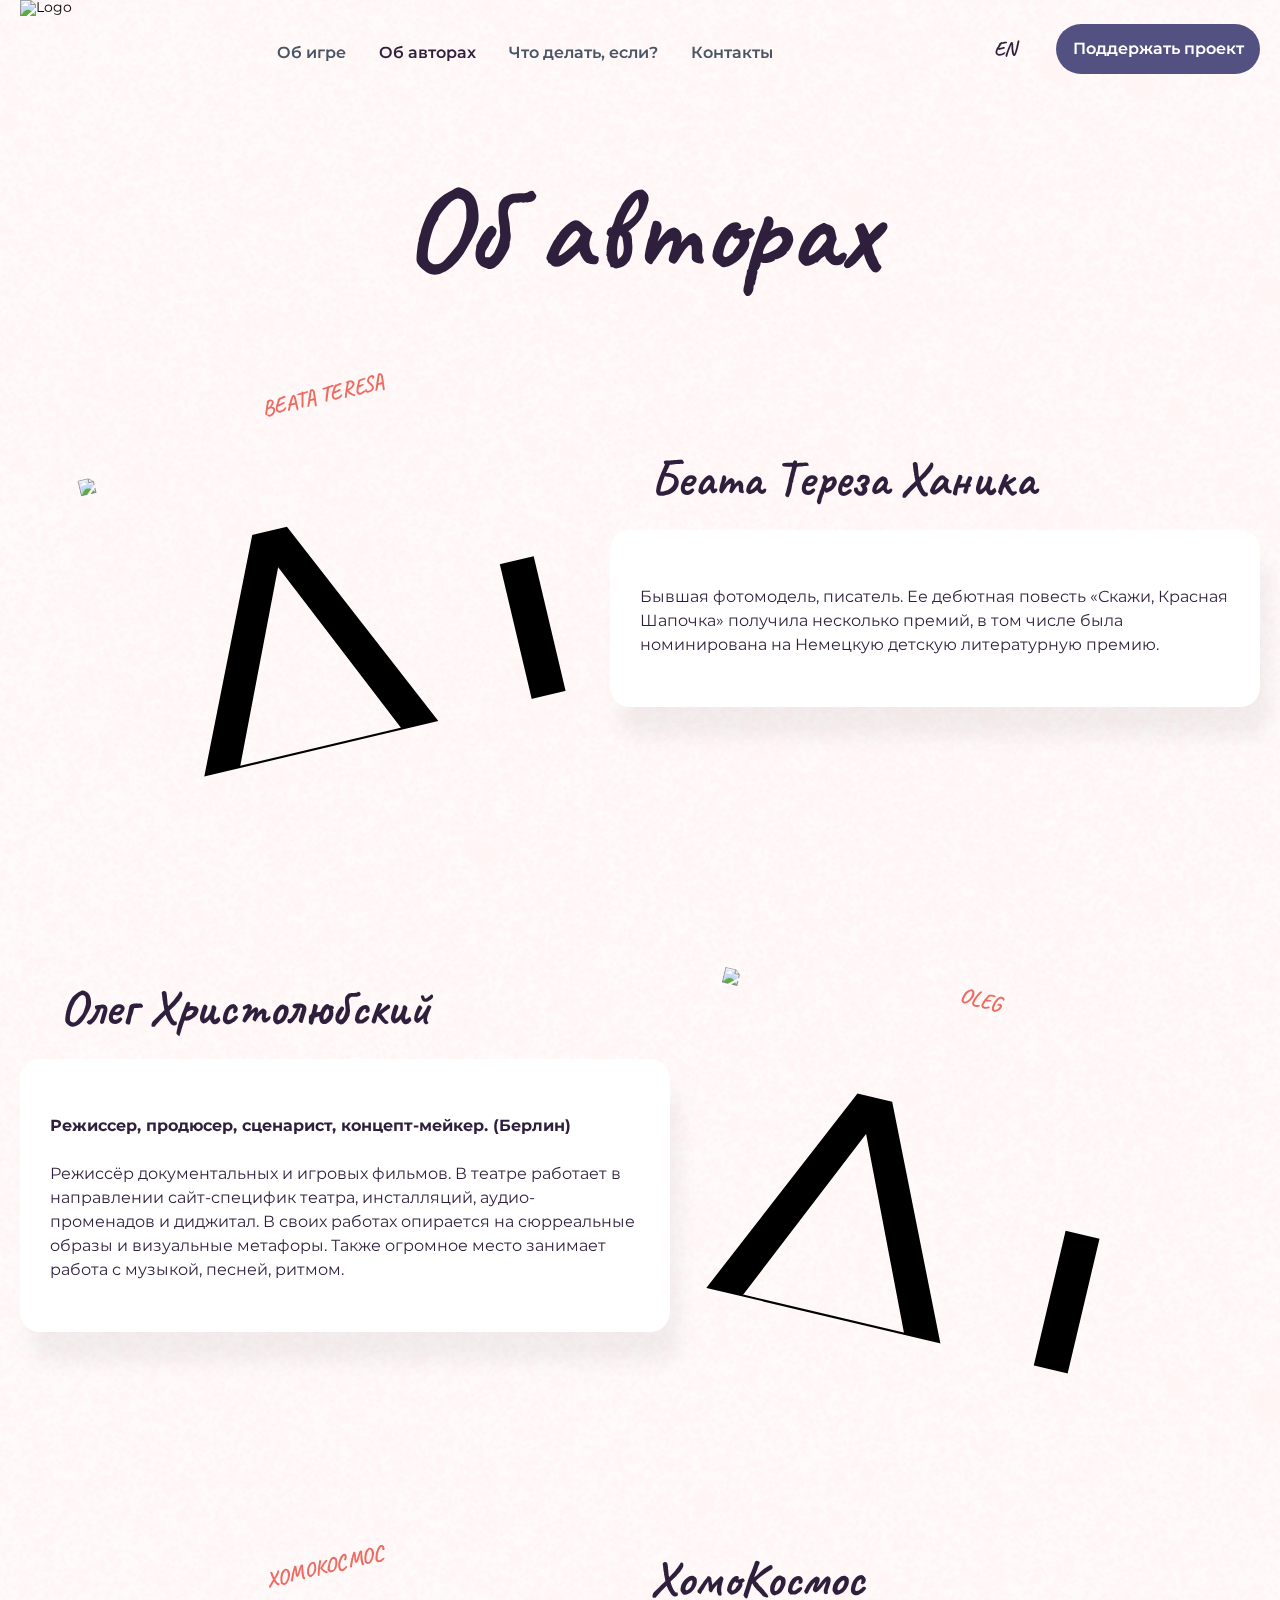
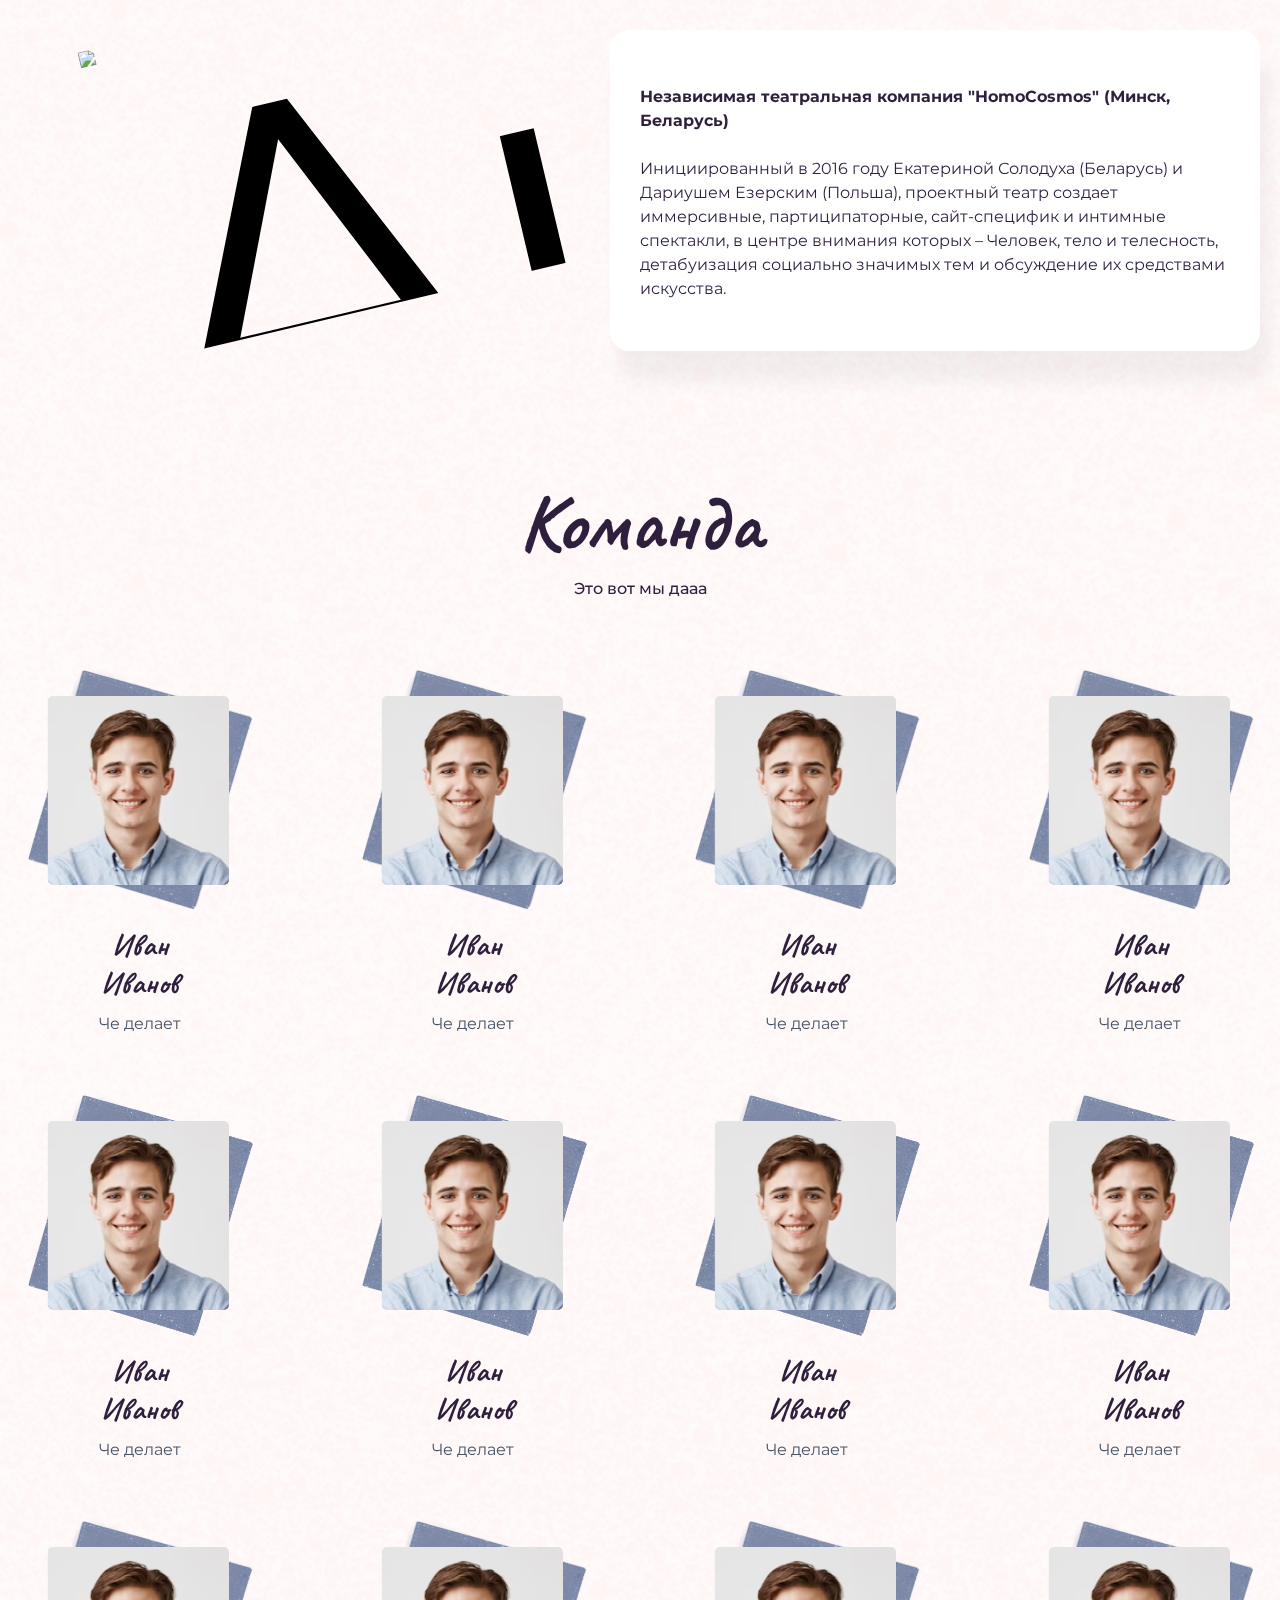
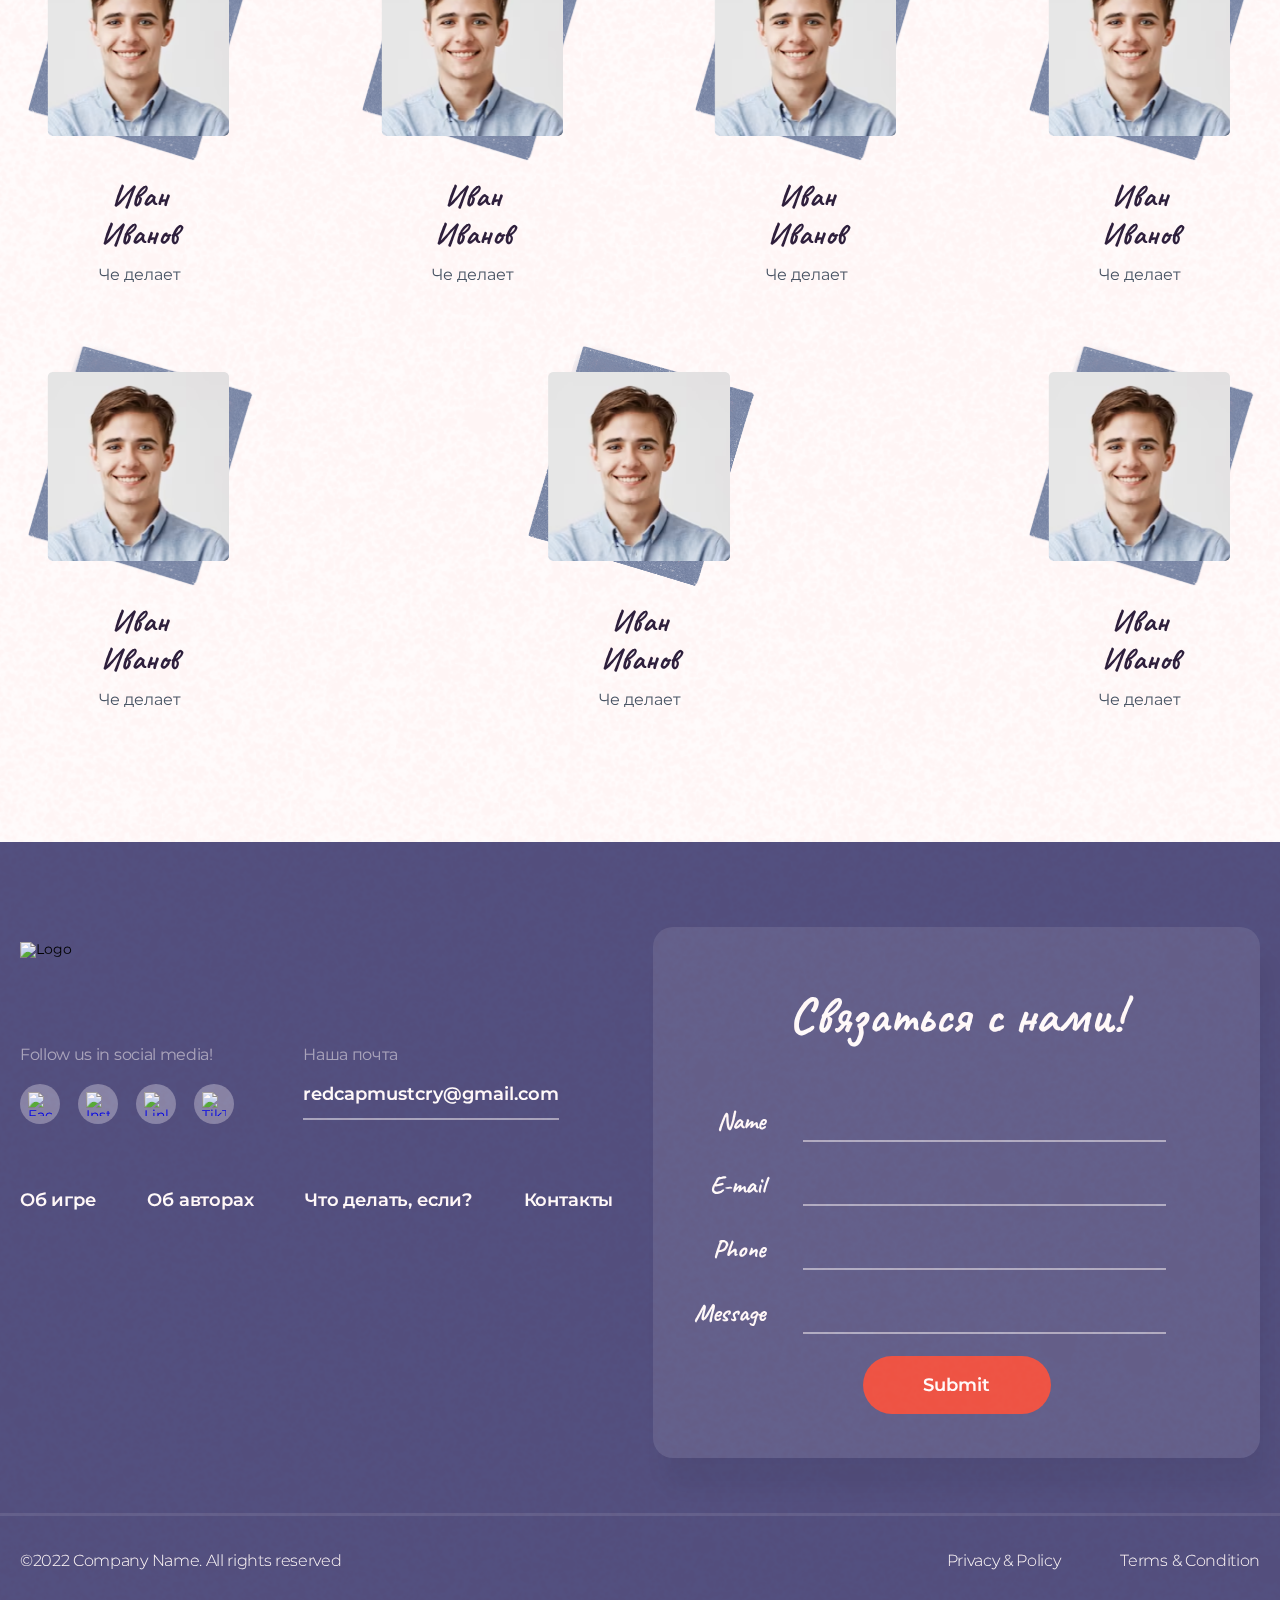
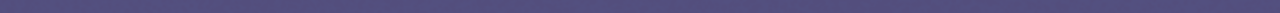
==== about-authors.html @ 2a264232 "Add team section" ====
<!DOCTYPE html>
<html lang="en">
	<head>
		<title>Red Cup Must Cry</title>

		<meta charset="UTF-8">

		<!-- Fonts -->
		<link rel="preconnect" href="https://fonts.googleapis.com">
		<link rel="preconnect" href="https://fonts.gstatic.com" crossorigin>
		<link href="https://fonts.googleapis.com/css2?family=Caveat:wght@400;500;600;700&family=Montserrat:ital,wght@0,100;0,200;0,300;0,400;0,500;0,600;0,700;0,800;0,900;1,100;1,200;1,300;1,400;1,500;1,600;1,700;1,800;1,900&display=swap" rel="stylesheet">

		<!-- CSS -->
		<link rel="stylesheet" type="text/css" href="css/style.css">

		<meta name="viewport" content="width=device-width, initial-scale=1">

		<meta name="format-detection" content="telephone=no">
	</head>
	<body>
		<div class="wrapper">
			
			<div class="background"></div>
			
			<div class="popup-subscribe">
				<div class="popup-subscribe__container">
					<button class="popup-subscribe__close-btn" onClick="popup('.popup-subscribe', 'close');"></button>
					<div class="popup-subscribe__content">
						<h4>Подписывайся на обновления, чтобы узнать о выходе первым!</h4>
						<label class="popup-subscribe__input">
							<span>E-mail</span>
							<input type="email">
						</label>
						<button class="orange-btn" onClick="popup('.popup-success', 'open', 'subscribe');">Submit</button>
					</div>
				</div>
			</div>

			<div class="popup-success">
				<div class="popup-success__container">
					<button class="popup-success__close-btn" onClick="popup('.popup-success', 'close');"></button>
					<div class="popup-success__content popup-success__content_subscribe">
						<img src="img/check-mark-circle.svg" alt="Check mark">
						<h4>Теперь вы подписаны на наши обновления</h4>
					</div>
					<div class="popup-success__content popup-success__content_message">
						<img src="img/check-mark-circle.svg" alt="Check mark">
						<h4>Ваше сообщение успешно отправлено!</h4>
						<p>Наша команда свяжется с Вами в ближайшее время.</p>
					</div>
				</div>
			</div>

			<header class="header">
				<div class="header__background"></div>
				<div class="header__container">

					<img src="img/logo.svg" alt="Logo" class="header__logo">
					
					<nav class="header__menu">
						<ul>
							<li>
								<a href="index.html">Об игре</a>
							</li>
							<li class="active">
								<a href="about-authors.html">Об авторах</a>
							</li>
							<li>
								<a href="#">Что делать, если?</a>
							</li>
							<li>
								<a href="#">Контакты</a>
							</li>
						</ul>
						<button class="header__menu-close" onClick="burgerMenu('close');"></button>
					</nav>
					
					<div class="header__btns">

						<div class="header__language">
							<button class="header__language-btn" onClick="toggleLanguageMenu();">EN</button>
							<ul class="header__language-content">
								<li class="active">
									<a href="#">EN</a>
								</li>
								<li>
									<a href="#">DE</a>
								</li>
								<li>
									<a href="#">RU</a>
								</li>
								<li>
									<a href="#">BY</a>
								</li>
							</ul>
						</div>
						
						<button class="purple-btn">Поддержать проект</button>
						
						<div class="header__socials">
							<a href="#" class="purple-circle-btn">
								<img src="img/facebook.svg" alt="Facebook">
							</a>
							<a href="#" class="purple-circle-btn">
								<img src="img/inst.svg" alt="Instagram">
							</a>
							<a href="#" class="purple-circle-btn">
								<img src="img/in.svg" alt="Linkedin">
							</a>
							<a href="#" class="purple-circle-btn">
								<img src="img/tiktok.svg" alt="TikTok">
							</a>
						</div>

						<button class="header__burger" onClick="burgerMenu('open');"></button>

					</div>

				</div>
			</header>
		
			<main class="main">

				<section class="about-authors">
					<div class="about-authors__container">
						<h1>Об авторах</h1>
						<div class="about-authors__items">
							<article class="about-authors__item">
								<div class="about-authors__item-image">
									<span>beata teresa</span>
									<img src="img/about-author__photo.png" alt="Author">
								</div>
								<div class="about-authors__item-content">
									<h3>Беата Тереза Ханика</h3>
									<div class="about-authors__item-block">
										<div class="text16x24">
											<p>Бывшая фотомодель, писатель. Ее дебютная повесть «Скажи, Красная Шапочка» получила несколько премий, в том числе была номинирована на Немецкую детскую литературную премию.</p>
										</div>
									</div>
								</div>
							</article>
							<article class="about-authors__item">
								<div class="about-authors__item-image">
									<span>Oleg</span>
									<img src="img/about-author__photo.png" alt="Author">
								</div>
								<div class="about-authors__item-content">
									<h3>Олег Христолюбский</h3>
									<div class="about-authors__item-block">
										<div class="text16x24">
											<p><b>Режиссер, продюсер, сценарист, концепт-мейкер. (Берлин)</b></p>
											<p>Режиссёр документальных и игровых фильмов. В театре работает в направлении сайт-специфик театра, инсталляций, аудио-променадов и диджитал. В своих работах опирается на сюрреальные образы и визуальные метафоры. Также огромное место занимает работа с музыкой, песней, ритмом.</p>
										</div>
									</div>
								</div>
							</article>
							<article class="about-authors__item">
								<div class="about-authors__item-image">
									<span>ХомоКосмос</span>
									<img src="img/about-author__photo.png" alt="Author">
								</div>
								<div class="about-authors__item-content">
									<h3>ХомоКосмос</h3>
									<div class="about-authors__item-block">
										<div class="text16x24">
											<p><b>Независимая театральная компания "HomoCosmos" (Минск, Беларусь)</b></p>
											<p>Инициированный в 2016 году Екатериной Солодуха (Беларусь) и Дариушем Езерским (Польша), проектный театр создает иммерсивные, партиципаторные, сайт-специфик и интимные спектакли, в центре внимания которых – Человек, тело и телесность, детабуизация социально значимых тем и обсуждение их средствами искусства.</p>
										</div>
									</div>
								</div>
							</article>
						</div>
					</div>
				</section>

				<section class="team">
					<div class="team__container">
						<h2>Команда</h2>
						<p>Это вот мы дааа</p>
						<div class="team__items">
							<article class="team__item">
								<div class="team__item-photo">
									<img src="img/team__photo.png" alt="Photo">
								</div>
								<h5>Иван<br>Иванов</h5>
								<p>Че делает</p>
							</article>
							<article class="team__item">
								<div class="team__item-photo">
									<img src="img/team__photo.png" alt="Photo">
								</div>
								<h5>Иван<br>Иванов</h5>
								<p>Че делает</p>
							</article>
							<article class="team__item">
								<div class="team__item-photo">
									<img src="img/team__photo.png" alt="Photo">
								</div>
								<h5>Иван<br>Иванов</h5>
								<p>Че делает</p>
							</article>
							<article class="team__item">
								<div class="team__item-photo">
									<img src="img/team__photo.png" alt="Photo">
								</div>
								<h5>Иван<br>Иванов</h5>
								<p>Че делает</p>
							</article>
							<article class="team__item">
								<div class="team__item-photo">
									<img src="img/team__photo.png" alt="Photo">
								</div>
								<h5>Иван<br>Иванов</h5>
								<p>Че делает</p>
							</article>
							<article class="team__item">
								<div class="team__item-photo">
									<img src="img/team__photo.png" alt="Photo">
								</div>
								<h5>Иван<br>Иванов</h5>
								<p>Че делает</p>
							</article>
							<article class="team__item">
								<div class="team__item-photo">
									<img src="img/team__photo.png" alt="Photo">
								</div>
								<h5>Иван<br>Иванов</h5>
								<p>Че делает</p>
							</article>
							<article class="team__item">
								<div class="team__item-photo">
									<img src="img/team__photo.png" alt="Photo">
								</div>
								<h5>Иван<br>Иванов</h5>
								<p>Че делает</p>
							</article>
							<article class="team__item">
								<div class="team__item-photo">
									<img src="img/team__photo.png" alt="Photo">
								</div>
								<h5>Иван<br>Иванов</h5>
								<p>Че делает</p>
							</article>
							<article class="team__item">
								<div class="team__item-photo">
									<img src="img/team__photo.png" alt="Photo">
								</div>
								<h5>Иван<br>Иванов</h5>
								<p>Че делает</p>
							</article>
							<article class="team__item">
								<div class="team__item-photo">
									<img src="img/team__photo.png" alt="Photo">
								</div>
								<h5>Иван<br>Иванов</h5>
								<p>Че делает</p>
							</article>
							<article class="team__item">
								<div class="team__item-photo">
									<img src="img/team__photo.png" alt="Photo">
								</div>
								<h5>Иван<br>Иванов</h5>
								<p>Че делает</p>
							</article>
							<article class="team__item">
								<div class="team__item-photo">
									<img src="img/team__photo.png" alt="Photo">
								</div>
								<h5>Иван<br>Иванов</h5>
								<p>Че делает</p>
							</article>
							<article class="team__item">
								<div class="team__item-photo">
									<img src="img/team__photo.png" alt="Photo">
								</div>
								<h5>Иван<br>Иванов</h5>
								<p>Че делает</p>
							</article>
							<article class="team__item">
								<div class="team__item-photo">
									<img src="img/team__photo.png" alt="Photo">
								</div>
								<h5>Иван<br>Иванов</h5>
								<p>Че делает</p>
							</article>
						</div>
					</div>
				</section>

			</main>

			<footer class="footer">
				<div class="footer__container">
					<div class="footer__content">
						<div class="footer__logo">
							<img src="img/footer__logo.svg" alt="Logo">
						</div>
						<div class="footer__form">
							<h3>Связаться с нами!</h3>
							<div class="footer__inputs">
								<label class="footer__input">
									<span>Name</span>
									<input type="text">
								</label>
								<label class="footer__input">
									<span>E-mail</span>
									<input type="email">
								</label>
								<label class="footer__input">
									<span>Phone</span>
									<input type="tel">
								</label>
								<label class="footer__input">
									<span>Message</span>
									<input type="text">
								</label>
							</div>
							<button class="orange-btn" onClick="popup('.popup-success', 'open', 'message');">Submit</button>
						</div>
						<div class="footer__socials">
							<span class="footer__min-title">Follow us in social media!</span>
							<div class="footer__socials-items">
								<a href="#">
									<img src="img/facebook.svg" alt="Facebook">
								</a>
								<a href="#">
									<img src="img/inst.svg" alt="Instagram">
								</a>
								<a href="#">
									<img src="img/in.svg" alt="Linkedin">
								</a>
								<a href="#">
									<img src="img/tiktok.svg" alt="TikTok">
								</a>
							</div>
						</div>
						<div class="footer__email">
							<span class="footer__min-title">Наша почта</span>
							<p>redcapmustcry@gmail.com</p>
						</div>
						<nav class="footer__menu">
							<ul>
								<li>
									<a href="index.html">Об игре</a>
								</li>
								<li>
									<a href="about-authors.html">Об авторах</a>
								</li>
								<li>
									<a href="#">Что делать, если?</a>
								</li>
								<li>
									<a href="#">Контакты</a>
								</li>
							</ul>
						</nav>
					</div>
					<div class="footer__rights">
						<p>©2022 Company Name. All rights reserved</p>
						<div>
							<a href="#">Privacy & Policy</a>
							<a href="#">Terms & Condition</a>
						</div>
					</div>
				</div>
			</footer>

		</div>
		<script src="js/script.js"></script>
	</body>
</html>
---- css/style.css ----
* {
	padding: 0;
	margin: 0;
	border: 0;
}

*, *:before, *:after {
	-webkit-box-sizing: border-box;
	box-sizing: border-box;
}

:focus, :active {
	outline: none;
}

a:focus, a:active {
	outline: none;
}

nav, footer, header, aside {
	display: block;
}

html, body {
	height: 100%;
	width: 100%;
	font-size: 100%;
	line-height: 1;
	font-size: 14px;
	-ms-text-size-adjust: 100%;
	-moz-text-size-adjust: 100%;
	-webkit-text-size-adjust: 100%;
}

input, button, textarea {
	font-family: inherit;
}

input::-ms-clear {
	display: none;
}

button {
	cursor: pointer;
}

button::-moz-focus-inner {
	padding: 0;
	border: 0;
}

a, a:visited {
	text-decoration: none;
}

a:hover {
	font-style: none;
}

ul li {
	list-style: none;
}

img {
	vertical-align: top;
}

h1, h2, h3, h4, h5, h6 {
	font-size: inherit;
	font-weight: 400;
}

.about-authors__item-block, .footer__socials-items a, .subscribe__btns a, .hi__block, .popup-success__content, .popup-subscribe__content, .orange-btn, .initial__btns a, .header__language-btn, .purple-btn,
.purple-circle-btn, .popup-success__container, .popup-subscribe__container, .popup-success, .popup-subscribe {
	display: -webkit-box;
	display: -ms-flexbox;
	display: flex;
	-webkit-box-align: center;
	    -ms-flex-align: center;
	        align-items: center;
	-webkit-box-pack: center;
	    -ms-flex-pack: center;
	        justify-content: center;
}

.header__background, .background {
	position: absolute;
	top: 0;
	left: 0;
	z-index: 1;
	width: 100%;
	height: 100%;
	background: url("../img/bg.png");
	background-size: 100% auto;
	mix-blend-mode: color-burn;
	opacity: 0.07;
}

.popup-success__close-btn, .popup-subscribe__close-btn, .header__menu-close {
	width: 24px;
	height: 24px;
	background: url("../img/cross.svg") no-repeat;
	background-size: cover;
}

.popup-success, .popup-subscribe {
	position: fixed;
	z-index: 20;
	width: 100%;
	height: 100%;
	background: rgba(0, 0, 0, 0.1);
	-webkit-transition: all 0.3s ease;
	transition: all 0.3s ease;
	visibility: hidden;
	opacity: 0;
}

.popup-success__container, .popup-subscribe__container {
	position: relative;
	width: 100%;
	height: 100%;
	background: #FFFFFF;
	border: 5px solid #D7E2F1;
	-webkit-box-shadow: 10px 30px 20px rgba(0, 0, 0, 0.05);
	        box-shadow: 10px 30px 20px rgba(0, 0, 0, 0.05);
	border-radius: 60px;
	-webkit-transition: all 0.3s ease;
	transition: all 0.3s ease;
	-webkit-transform: scale(0);
	        transform: scale(0);
}

body {
	font-family: "Montserrat", sans-serif;
	background: #FFFBFB;
}

h1, h2, h3, h4, h5 {
	font-family: "Caveat", cursive;
	font-weight: 700;
}

h1, h2, h3, h5 {
	color: #2E1F3C;
}

h1 {
	font-size: 120px;
	line-height: 150%;
}

h2 {
	font-size: 80px;
	line-height: 101px;
}

h3 {
	font-size: 50px;
	line-height: 63px;
}

h4 {
	font-size: 36px;
	line-height: 150%;
	color: #111827;
}

h5 {
	font-size: 30px;
	line-height: 38px;
}

@media (max-width: 1200px) {
	h1 {
		font-size: 100px;
	}
	h2 {
		font-size: 70px;
		line-height: 90px;
	}
}
@media (max-width: 991.5px) {
	h1 {
		font-size: 80px;
	}
	h2 {
		font-size: 60px;
		line-height: 80px;
	}
	h3 {
		font-size: 40px;
		line-height: 55px;
	}
}
@media (max-width: 767.5px) {
	h1 {
		font-size: 65px;
	}
	h2 {
		font-size: 45px;
		line-height: 63px;
	}
	h3 {
		font-size: 32px;
		line-height: 44px;
	}
	h4 {
		font-size: 30px;
	}
}
@media (max-width: 575.5px) {
	h1 {
		font-size: 44px;
	}
	h2 {
		font-size: 35px;
		line-height: 44px;
	}
	h3 {
		font-size: 25px;
		line-height: 32px;
	}
	h4 {
		font-size: 26px;
	}
}
.wrapper {
	position: relative;
}

.purple-btn,
.purple-circle-btn {
	height: 50px;
	background: #535182;
	border-radius: 50px;
}

.purple-btn {
	font-size: 18px;
	line-height: 22px;
	font-weight: 600;
	color: #FFF;
}

.purple-circle-btn {
	width: 50px;
}

.header {
	width: 100%;
	position: fixed;
	z-index: 10;
	background: #FFFBFB;
}
.header__container {
	position: relative;
	z-index: 2;
	padding: 0 20px;
	max-width: 1458px;
	width: 100%;
	height: 99px;
	margin: 0 auto;
	display: -webkit-box;
	display: -ms-flexbox;
	display: flex;
	-webkit-box-orient: horizontal;
	-webkit-box-direction: normal;
	    -ms-flex-direction: row;
	        flex-direction: row;
	gap: 0;
	-webkit-box-align: start;
	    -ms-flex-align: start;
	        align-items: flex-start;
	-webkit-box-pack: justify;
	    -ms-flex-pack: justify;
	        justify-content: space-between;
}
.header__logo {
	height: 100%;
}
.header__menu ul {
	padding-top: 43px;
	display: -webkit-box;
	display: -ms-flexbox;
	display: flex;
	-webkit-box-orient: horizontal;
	-webkit-box-direction: normal;
	    -ms-flex-direction: row;
	        flex-direction: row;
	gap: 33px;
	-webkit-box-align: start;
	    -ms-flex-align: start;
	        align-items: flex-start;
	-webkit-box-pack: stretch;
	    -ms-flex-pack: stretch;
	        justify-content: stretch;
}
.header__menu ul li {
	position: relative;
}
.header__menu ul li a {
	font-size: 16px;
	line-height: 20px;
	font-weight: 600;
	color: #495464;
	-webkit-transition: all 0.3s ease;
	transition: all 0.3s ease;
}
.header__menu ul li.active:after {
	content: "";
	position: absolute;
	bottom: -18px;
	left: 0;
	display: inline-block;
	width: 103%;
	height: 9px;
	background: url("../img/menu-underline.svg") no-repeat;
	background-size: 100% 100%;
}
.header__menu ul li.active a {
	color: #2E1F3C;
}
.header__menu-close {
	position: absolute;
	top: 35px;
	right: 22px;
	display: none;
}
.header__btns {
	padding-top: 24px;
	display: -webkit-box;
	display: -ms-flexbox;
	display: flex;
	-webkit-box-orient: horizontal;
	-webkit-box-direction: normal;
	    -ms-flex-direction: row;
	        flex-direction: row;
	gap: 22px;
	-webkit-box-align: center;
	    -ms-flex-align: center;
	        align-items: center;
	-webkit-box-pack: justify;
	    -ms-flex-pack: justify;
	        justify-content: space-between;
}
.header__language {
	position: relative;
}
.header__language-btn {
	padding-right: 3px;
	width: 56px;
	height: 50px;
	font-family: "Caveat", cursive;
	font-size: 20px;
	line-height: 150%;
	font-weight: 700;
	letter-spacing: -0.03em;
	color: #2E1F3C;
	background: url("../img/language-btn-circle.svg") no-repeat;
	background-size: cover;
}
.header__language-content {
	position: absolute;
	top: 74px;
	left: -28px;
	padding: 14px 0 19px 0;
	width: 112px;
	display: -webkit-box;
	display: -ms-flexbox;
	display: flex;
	-webkit-box-orient: vertical;
	-webkit-box-direction: normal;
	    -ms-flex-direction: column;
	        flex-direction: column;
	gap: 13px;
	-webkit-box-align: center;
	    -ms-flex-align: center;
	        align-items: center;
	-webkit-box-pack: start;
	    -ms-flex-pack: start;
	        justify-content: flex-start;
	background: #FFFFFF;
	border: 5px solid #D7E2F1;
	-webkit-box-shadow: 10px 30px 20px rgba(0, 0, 0, 0.05);
	        box-shadow: 10px 30px 20px rgba(0, 0, 0, 0.05);
	border-radius: 20px;
	-webkit-transition: all 0.2s ease;
	transition: all 0.2s ease;
	visibility: hidden;
	opacity: 0;
}
.header__language-content li a {
	font-size: 16px;
	line-height: 150%;
	color: #2E1F3C;
	font-weight: 700;
	-webkit-transition: all 0.3s ease;
	transition: all 0.3s ease;
}
.header__language-content li.active a {
	color: #EE5646;
}
.header__language-content_open {
	visibility: visible;
	opacity: 1;
}
.header .purple-btn {
	width: 204px;
	font-size: 16px;
	line-height: 20px;
}
.header__socials {
	display: -webkit-box;
	display: -ms-flexbox;
	display: flex;
	-webkit-box-orient: horizontal;
	-webkit-box-direction: normal;
	    -ms-flex-direction: row;
	        flex-direction: row;
	gap: 4px;
	-webkit-box-align: center;
	    -ms-flex-align: center;
	        align-items: center;
	-webkit-box-pack: start;
	    -ms-flex-pack: start;
	        justify-content: flex-start;
}
.header__burger {
	width: 38px;
	height: 35px;
	background: url("../img/burger.svg") no-repeat;
	background-size: cover;
	display: none;
}

@media (hover: hover) {
	.header__menu ul li a:hover {
		color: #2E1F3C;
	}
	.header__language-content li a:hover {
		color: #EE5646;
	}
}
@media (max-width: 1300px) {
	.header__socials {
		display: none;
	}
}
@media (max-width: 1100px) {
	.header__menu ul {
		gap: 25px;
	}
	.header__btns {
		gap: 12px;
	}
}
@media (max-width: 991.5px) {
	.header__menu ul {
		gap: 20px;
	}
	.header__language-content {
		top: 64px;
		left: -7px;
		width: 70px;
	}
	.header .purple-btn {
		display: none;
	}
}
@media (max-width: 767.5px) {
	.header__menu {
		position: absolute;
		top: -450px;
		left: 0;
		z-index: 3;
		padding: 124.5px 0 97.5px 0;
		width: 100%;
		background: #FFFFFF;
		border: 5px solid #D7E2F1;
		-webkit-box-shadow: 10px 30px 20px rgba(0, 0, 0, 0.05);
		        box-shadow: 10px 30px 20px rgba(0, 0, 0, 0.05);
		border-radius: 0px 0px 20px 20px;
		-webkit-transition: all 0.3s ease;
		transition: all 0.3s ease;
		visibility: hidden;
	}
	.header__menu ul {
		padding-top: 0;
		display: -webkit-box;
		display: -ms-flexbox;
		display: flex;
		-webkit-box-orient: vertical;
		-webkit-box-direction: normal;
		    -ms-flex-direction: column;
		        flex-direction: column;
		gap: 30px;
		-webkit-box-align: center;
		    -ms-flex-align: center;
		        align-items: center;
		-webkit-box-pack: start;
		    -ms-flex-pack: start;
		        justify-content: flex-start;
	}
	.header__menu ul li a {
		font-size: 18px;
		line-height: 22px;
	}
	.header__menu ul li.active {
		padding-bottom: 14px;
	}
	.header__menu ul li.active:after {
		bottom: 0;
	}
	.header__menu-close {
		display: inline-block;
	}
	.header__menu_open {
		top: 0;
		visibility: visible;
	}
	.header__btns {
		gap: 20px;
	}
	.header__burger {
		display: inline-block;
	}
}
@media (max-width: 575.5px) {
	.header__container {
		height: 51px;
	}
	.header__btns {
		padding-top: 12px;
	}
	.header__language-btn {
		width: 34px;
		height: 30px;
		font-size: 14.5755px;
	}
	.header__language-content {
		top: 38px;
		width: 45px;
		padding: 11px 0 14px 0;
		gap: 8px;
	}
	.header__language-content li a {
		font-size: 14.5755px;
	}
	.header__burger {
		width: 24px;
		height: 22px;
	}
}
.main {
	position: relative;
	z-index: 2;
	padding: 99px 0 0 0;
}

@media (max-width: 575.5px) {
	.main {
		padding: 51px 0 0 0;
	}
}
.initial__container {
	max-width: 1920px;
	margin: 0 auto;
	position: relative;
}
.initial__content {
	position: relative;
	z-index: 2;
	padding: 152px 0 172px 0;
	text-align: center;
}
.initial__content > p {
	margin: 35px 0 41px 0;
	font-size: 30px;
	line-height: 150%;
	font-weight: 700;
	text-transform: uppercase;
	color: #495464;
}
.initial__btns {
	width: 388px;
	display: -webkit-inline-box;
	display: -ms-inline-flexbox;
	display: inline-flex;
	-webkit-box-orient: horizontal;
	-webkit-box-direction: normal;
	    -ms-flex-direction: row;
	        flex-direction: row;
	gap: 26px 11px;
	-webkit-box-align: start;
	    -ms-flex-align: start;
	        align-items: flex-start;
	-webkit-box-pack: center;
	    -ms-flex-pack: center;
	        justify-content: center;
	-ms-flex-wrap: wrap;
	    flex-wrap: wrap;
}
.initial__btns a {
	width: 188px;
	height: 58px;
	background: #EE5646;
	border-radius: 50px;
}
.initial__btns a:nth-child(1) img {
	height: 40.56px;
}
.initial__btns a:nth-child(2) img {
	height: 36.46px;
}
.initial__btns .purple-btn {
	width: 236px;
	height: 58px;
}
.initial__bg1, .initial__bg2 {
	position: absolute;
	z-index: 1;
}
.initial__bg1 {
	bottom: 65px;
	left: 48px;
	width: 43%;
}
.initial__bg2 {
	bottom: 0;
	right: 124px;
	width: 40%;
}

@media (max-width: 1400px) {
	.initial__bg1 {
		left: 0;
	}
	.initial__bg2 {
		right: 0;
		bottom: 40px;
	}
}
@media (max-width: 1200px) {
	.initial__content {
		padding: 100px 0 152px 0;
	}
}
@media (max-width: 991.5px) {
	.initial__content {
		padding: 60px 0 152px 0;
	}
	.initial__content > p {
		margin: 25px 0 31px 0;
		font-size: 28px;
	}
}
@media (max-width: 767.5px) {
	.initial__bg1 {
		bottom: 45px;
	}
	.initial__content {
		padding: 35px 0 152px 0;
	}
	.initial__content > p {
		margin: 10px 0 20px 0;
		font-size: 24px;
	}
}
@media (max-width: 575.5px) {
	.initial__container {
		overflow-x: hidden;
	}
	.initial__bg1 {
		bottom: auto;
		top: 12px;
		left: 50%;
		width: 219px;
		-webkit-transform: translate(-43%, 0);
		        transform: translate(-43%, 0);
	}
	.initial__bg2 {
		z-index: 3;
		right: calc(50% - 190px);
		bottom: 27px;
		width: 150px;
		pointer-events: none;
	}
	.initial__content {
		padding: 153px 0 63px 0;
		width: 100%;
		overflow-x: hidden;
	}
	.initial__content > p {
		margin: 10px 0 20px 0;
		font-size: 10px;
	}
	.initial__btns {
		gap: 5px;
		-webkit-box-orient: vertical;
		-webkit-box-direction: normal;
		    -ms-flex-direction: column;
		        flex-direction: column;
		-webkit-box-align: center;
		    -ms-flex-align: center;
		        align-items: center;
		-webkit-box-pack: start;
		    -ms-flex-pack: start;
		        justify-content: flex-start;
		width: 100%;
	}
	.initial__btns a,
.initial__btns .purple-btn {
		width: 280px;
		height: 45px;
	}
	.initial__btns a:nth-child(1) img {
		height: 33px;
	}
	.initial__btns a:nth-child(2) img {
		height: 30px;
	}
}
.orange-btn {
	height: 58px;
	font-size: 18px;
	line-height: 22px;
	font-weight: 600;
	color: #fff;
	background: #EE5646;
	border-radius: 100px;
}

@media (max-width: 575.5px) {
	.orange-btn {
		height: 45px;
		font-size: 16px;
		line-height: 20px;
	}
}
.popup-subscribe {
	padding: 40px 30px;
}
.popup-subscribe__container {
	padding: 0 30px;
	max-width: 990px;
	max-height: 620px;
}
.popup-subscribe__close-btn {
	position: absolute;
	top: 35px;
	right: 46px;
}
.popup-subscribe__content {
	max-width: 491px;
	-webkit-box-orient: vertical;
	-webkit-box-direction: normal;
	    -ms-flex-direction: column;
	        flex-direction: column;
}
.popup-subscribe__content h4 {
	text-align: center;
}
.popup-subscribe__content .orange-btn {
	width: 188px;
}
.popup-subscribe__input {
	margin: 40px 0;
	display: -webkit-box;
	display: -ms-flexbox;
	display: flex;
	-webkit-box-orient: horizontal;
	-webkit-box-direction: normal;
	    -ms-flex-direction: row;
	        flex-direction: row;
	gap: 38px;
	-webkit-box-align: center;
	    -ms-flex-align: center;
	        align-items: center;
	-webkit-box-pack: center;
	    -ms-flex-pack: center;
	        justify-content: center;
	width: 100%;
}
.popup-subscribe__input span,
.popup-subscribe__input input {
	font-family: "Caveat", cursive;
	color: #2E1F3C;
	font-weight: 700;
}
.popup-subscribe__input span {
	font-size: 25px;
	line-height: 32px;
}
.popup-subscribe__input input {
	width: calc(100% - 57px - 38px);
	font-size: 25px;
	line-height: 40px;
	border-bottom: 2px solid rgba(46, 31, 60, 0.5);
}

.popup-subscribe.open {
	visibility: visible;
	opacity: 1;
}
.popup-subscribe.open .popup-subscribe__container {
	-webkit-transform: scale(1);
	        transform: scale(1);
}

@media (max-width: 991.5px) {
	.popup-subscribe__container {
		max-height: 550px;
	}
}
@media (max-width: 767.5px) {
	.popup-subscribe__container {
		max-height: 500px;
	}
	.popup-subscribe__content {
		max-width: 400px;
	}
	.popup-subscribe__input {
		margin: 30px 0;
	}
}
@media (max-width: 575.5px) {
	.popup-subscribe {
		padding: 40px 15px;
	}
	.popup-subscribe__container {
		padding: 0 15px;
		max-height: 380px;
	}
	.popup-subscribe__close-btn {
		top: 25px;
		right: 30px;
	}
	.popup-subscribe__content .orange-btn {
		width: 150px;
	}
	.popup-subscribe__input {
		gap: 15px;
	}
	.popup-subscribe__input span {
		font-size: 22px;
	}
	.popup-subscribe__input input {
		width: calc(100% - 50px - 15px);
		font-size: 22px;
	}
}
.popup-success {
	padding: 40px 30px;
}
.popup-success__container {
	padding: 0 30px;
	max-width: 686px;
	max-height: 455px;
}
.popup-success__close-btn {
	position: absolute;
	top: 35px;
	right: 60px;
}
.popup-success__content {
	max-width: 491px;
	-webkit-box-orient: vertical;
	-webkit-box-direction: normal;
	    -ms-flex-direction: column;
	        flex-direction: column;
	display: none;
}
.popup-success__content img {
	width: 104.49px;
	height: 104.52px;
}
.popup-success__content h4 {
	text-align: center;
}
.popup-success__content_subscribe h4 {
	margin-top: 44.24px;
}
.popup-success__content_message h4 {
	margin: 24.24px 0 23px 0;
}
.popup-success__content_message p {
	font-size: 16px;
	line-height: 150%;
	color: #2E1F3C;
	font-weight: 500;
	text-align: center;
}

.popup-success.open {
	visibility: visible;
	opacity: 1;
}
.popup-success.open .popup-success__container {
	-webkit-transform: scale(1);
	        transform: scale(1);
}

@media (max-width: 991.5px) {
	.popup-success__container {
		max-height: 420px;
	}
}
@media (max-width: 767.5px) {
	.popup-success__container {
		max-height: 390px;
	}
	.popup-success__content {
		max-width: 400px;
	}
	.popup-success__content img {
		width: 90px;
		height: 90px;
	}
	.popup-success__content_subscribe h4 {
		margin-top: 38px;
	}
}
@media (max-width: 575.5px) {
	.popup-success {
		padding: 40px 15px;
	}
	.popup-success__container {
		padding: 0 15px;
		max-height: 330px;
	}
	.popup-success__close-btn {
		top: 25px;
		right: 30px;
	}
	.popup-success__content {
		max-width: 350px;
	}
	.popup-success__content img {
		width: 75px;
		height: 75px;
	}
}
.text16x24 {
	display: -webkit-box;
	display: -ms-flexbox;
	display: flex;
	-webkit-box-orient: vertical;
	-webkit-box-direction: normal;
	    -ms-flex-direction: column;
	        flex-direction: column;
	gap: 24px;
	-webkit-box-align: stretch;
	    -ms-flex-align: stretch;
	        align-items: stretch;
	-webkit-box-pack: start;
	    -ms-flex-pack: start;
	        justify-content: flex-start;
	font-size: 16px;
	line-height: 150%;
	color: #2E1F3C;
}

.hi__container {
	position: relative;
	max-width: 1515px;
	padding: 145px 20px 155px 20px;
	display: -webkit-box;
	display: -ms-flexbox;
	display: flex;
	-webkit-box-orient: vertical;
	-webkit-box-direction: normal;
	    -ms-flex-direction: column;
	        flex-direction: column;
	gap: 0;
	-webkit-box-align: end;
	    -ms-flex-align: end;
	        align-items: flex-end;
	-webkit-box-pack: start;
	    -ms-flex-pack: start;
	        justify-content: flex-start;
	margin: 0 auto;
	overflow-x: hidden;
}
.hi__image {
	position: absolute;
	top: 120px;
	left: 20px;
	width: 53.35%;
}
.hi__content {
	width: 50.1%;
	position: relative;
}
.hi__content h3 {
	text-align: center;
	margin-bottom: 25px;
}
.hi__block {
	position: relative;
	min-height: 442px;
	padding: 40px 30px;
	background: #FFFFFF;
	-webkit-box-shadow: 10px 30px 20px rgba(0, 0, 0, 0.05);
	        box-shadow: 10px 30px 20px rgba(0, 0, 0, 0.05);
	border-radius: 20px;
}
.hi__block .text16x24 {
	max-width: 598px;
}
.hi__block:after {
	content: "";
	position: absolute;
	right: -40px;
	top: -70px;
	display: inline-block;
	width: 145px;
	height: 145px;
	background: url("../img/needle.png") no-repeat;
	background-size: cover;
}

@media (max-width: 1199.5px) {
	.hi__container {
		padding: 125px 20px 130px 20px;
	}
	.hi__image {
		top: 200px;
		width: 42%;
	}
	.hi__content {
		width: 60%;
	}
	.hi__block:after {
		right: -35px;
		top: -65px;
		width: 130px;
		height: 130px;
	}
}
@media (max-width: 991.5px) {
	.hi__container {
		padding: 80px 20px 100px 20px;
	}
	.hi__image {
		top: 240px;
		width: 39%;
		left: 0;
	}
	.hi__content {
		width: 65%;
	}
	.hi__content h3 {
		margin-bottom: 15px;
	}
}
@media (max-width: 767.5px) {
	.hi__container {
		padding: 20px 20px 80px 20px;
		-webkit-box-align: center;
		    -ms-flex-align: center;
		        align-items: center;
	}
	.hi__image {
		position: relative;
		top: auto;
		left: auto;
		width: calc(100% + 40px);
		max-width: 500px;
	}
	.hi__content {
		width: 100%;
	}
}
@media (max-width: 575.5px) {
	.hi__container {
		padding: 0 20px 80px 20px;
	}
	.hi__image {
		left: -8px;
	}
	.hi__block {
		padding: 20px;
	}
	.hi__block:after {
		right: -28px;
		top: 15px;
		width: 80px;
		height: 80px;
	}
}
.video-history__container {
	margin: 0 auto;
	padding: 0 20px;
	max-width: 1173px;
}
.video-history__video {
	position: relative;
	z-index: 2;
	width: 1133px;
	height: 498.77px;
	margin: 0 auto;
	border: 20.2547px solid #241731;
	-webkit-box-shadow: inset 0px 5.06369px 5.06369px rgba(0, 0, 0, 0.1);
	        box-shadow: inset 0px 5.06369px 5.06369px rgba(0, 0, 0, 0.1);
	border-radius: 88.6145px;
	-webkit-filter: drop-shadow(0px 25.3184px 25.3184px rgba(0, 0, 0, 0.1));
	        filter: drop-shadow(0px 25.3184px 25.3184px rgba(0, 0, 0, 0.1));
	overflow: hidden;
}
.video-history__video video {
	width: 100%;
	height: 100%;
	-o-object-fit: cover;
	   object-fit: cover;
}
.video-history__video button {
	position: absolute;
	top: 0;
	left: 0;
	padding-bottom: 72.5px;
	width: 100%;
	height: 100%;
	display: -webkit-box;
	display: -ms-flexbox;
	display: flex;
	-webkit-box-orient: vertical;
	-webkit-box-direction: normal;
	    -ms-flex-direction: column;
	        flex-direction: column;
	gap: 10px;
	-webkit-box-align: center;
	    -ms-flex-align: center;
	        align-items: center;
	-webkit-box-pack: end;
	    -ms-flex-pack: end;
	        justify-content: flex-end;
	background: rgba(0, 0, 0, 0.3);
	-webkit-backdrop-filter: blur(12.6592px);
	        backdrop-filter: blur(12.6592px);
	-webkit-transition: all 0.2s ease;
	transition: all 0.2s ease;
}
.video-history__video button img {
	width: 180px;
}
.video-history__video button span {
	font-family: "Caveat", cursive;
	font-size: 55px;
	line-height: 69px;
	font-weight: 700;
	color: #FFFFFF;
}
.video-history__block {
	position: relative;
	z-index: 1;
	width: calc(100% - 68px);
	padding: 152px 0 42px 0;
	margin: -100px auto 0 auto;
	background: #FFFFFF;
	-webkit-box-shadow: 10px 30px 20px rgba(0, 0, 0, 0.05);
	        box-shadow: 10px 30px 20px rgba(0, 0, 0, 0.05);
	border-radius: 20px;
}
.video-history__block h3 {
	margin: 0 auto;
	max-width: 856px;
	text-align: center;
}

@media (max-width: 1400px) {
	.video-history__container {
		max-width: 940px;
	}
	.video-history__video {
		width: 900px;
		height: 396.2px;
		border: 17px solid #241731;
		border-radius: 75px;
	}
	.video-history__video button {
		padding-bottom: 35px;
	}
	.video-history__block h3 {
		max-width: 750px;
	}
}
@media (max-width: 1100px) {
	.video-history__container {
		max-width: 740px;
	}
	.video-history__video {
		width: 700px;
		height: 308px;
		border: 13px solid #241731;
		border-radius: 65px;
	}
	.video-history__video button {
		padding-bottom: 35px;
	}
	.video-history__video button img {
		width: 110px;
	}
	.video-history__video button span {
		font-size: 40px;
		line-height: 49px;
	}
	.video-history__block {
		margin: -120px auto 0 auto;
	}
}
@media (max-width: 767.5px) {
	.video-history__container {
		max-width: 575px;
	}
	.video-history__video {
		width: 535px;
		height: 235.5px;
		border: 10.25px solid #241731;
		border-radius: 50px;
	}
	.video-history__video button {
		padding-bottom: 25px;
	}
	.video-history__video button img {
		width: 80px;
	}
	.video-history__video button span {
		font-size: 35px;
		line-height: 44px;
	}
	.video-history__block {
		padding: 152px 0 40px 0;
	}
}
@media (max-width: 575.5px) {
	.video-history__container {
		max-width: 390px;
	}
	.video-history__video {
		width: 350px;
		height: 220px;
		border-radius: 35px;
	}
	.video-history__video button {
		display: -webkit-box;
		display: -ms-flexbox;
		display: flex;
		-webkit-box-orient: horizontal;
		-webkit-box-direction: normal;
		    -ms-flex-direction: row;
		        flex-direction: row;
		gap: 13px;
		-webkit-box-align: center;
		    -ms-flex-align: center;
		        align-items: center;
		-webkit-box-pack: center;
		    -ms-flex-pack: center;
		        justify-content: center;
		padding-bottom: 0;
	}
	.video-history__video button img {
		width: 45px;
	}
	.video-history__block {
		width: 100%;
		padding: 152px 20px 40px 20px;
	}
}
@media (max-width: 390.5px) {
	.video-history__container {
		max-width: 320px;
	}
	.video-history__video {
		width: 280px;
		height: 169px;
		border-radius: 20px;
	}
}
.subscribe__container {
	position: relative;
	max-width: 1324px;
	margin: 0 auto;
}
.subscribe__content {
	position: relative;
	z-index: 2;
	padding: 130px 0;
	display: -webkit-box;
	display: -ms-flexbox;
	display: flex;
	-webkit-box-orient: vertical;
	-webkit-box-direction: normal;
	    -ms-flex-direction: column;
	        flex-direction: column;
	gap: 0;
	-webkit-box-align: center;
	    -ms-flex-align: center;
	        align-items: center;
	-webkit-box-pack: start;
	    -ms-flex-pack: start;
	        justify-content: flex-start;
}
.subscribe__content h2 {
	max-width: 1000px;
	text-align: center;
}
.subscribe__content .purple-btn {
	margin: 23.25px 0 26px 0;
	width: 188px;
	height: 58px;
}
.subscribe__btns {
	width: 388px;
	display: -webkit-inline-box;
	display: -ms-inline-flexbox;
	display: inline-flex;
	-webkit-box-orient: horizontal;
	-webkit-box-direction: normal;
	    -ms-flex-direction: row;
	        flex-direction: row;
	gap: 5px 11px;
	-webkit-box-align: start;
	    -ms-flex-align: start;
	        align-items: flex-start;
	-webkit-box-pack: center;
	    -ms-flex-pack: center;
	        justify-content: center;
	-ms-flex-wrap: wrap;
	    flex-wrap: wrap;
}
.subscribe__btns a {
	width: 188px;
	height: 58px;
	border-radius: 50px;
	border: 2px solid #EE5646;
}
.subscribe__btns a img:nth-child(1) {
	display: none;
}
.subscribe__btns a:nth-child(1) img {
	height: 40.56px;
}
.subscribe__btns a:nth-child(2) img {
	height: 36.46px;
}
.subscribe__download-txt {
	margin-top: 17.75px;
	width: 234px;
}
.subscribe__bg1, .subscribe__bg2 {
	position: absolute;
	z-index: 1;
}
.subscribe__bg1 {
	bottom: 140px;
	left: 0px;
	width: 23.89%;
}
.subscribe__bg2 {
	bottom: 130px;
	right: 0;
	width: 18.5%;
}

@media (max-width: 1200px) {
	.subscribe__content {
		padding: 115px 0;
	}
	.subscribe__content h2 {
		max-width: 900px;
	}
	.subscribe__bg1 {
		bottom: 125px;
	}
	.subscribe__bg2 {
		bottom: 115px;
	}
}
@media (max-width: 991.5px) {
	.subscribe__content {
		padding: 100px 0;
	}
	.subscribe__content h2 {
		max-width: 750px;
	}
	.subscribe__bg1 {
		bottom: 115px;
	}
	.subscribe__bg2 {
		bottom: 100px;
	}
}
@media (max-width: 767.5px) {
	.subscribe__content {
		padding: 90px 0;
	}
	.subscribe__content h2 {
		max-width: 550px;
	}
	.subscribe__bg1 {
		bottom: 20px;
		left: 20px;
	}
	.subscribe__bg2 {
		bottom: 35px;
	}
}
@media (max-width: 575.5px) {
	.subscribe__content {
		padding: 80px 0 120px 0;
	}
	.subscribe__content h2 {
		max-width: 450px;
		padding: 0 20px;
	}
	.subscribe__content .purple-btn {
		margin: 30px 0 5px 0;
		width: 280px;
		height: 45px;
	}
	.subscribe__btns {
		-webkit-box-orient: vertical;
		-webkit-box-direction: normal;
		    -ms-flex-direction: column;
		        flex-direction: column;
		-webkit-box-align: center;
		    -ms-flex-align: center;
		        align-items: center;
		-webkit-box-pack: start;
		    -ms-flex-pack: start;
		        justify-content: flex-start;
		width: 100%;
	}
	.subscribe__btns a {
		background: #EE5646;
		width: 280px;
		height: 45px;
	}
	.subscribe__btns a img:nth-child(1) {
		display: -webkit-box;
		display: -ms-flexbox;
		display: flex;
	}
	.subscribe__btns a img:nth-child(2) {
		display: none;
	}
	.subscribe__btns a:nth-child(1) img {
		height: 33px;
	}
	.subscribe__btns a:nth-child(2) img {
		height: 30px;
	}
	.subscribe__download-txt {
		margin-top: 52px;
		width: 147.39px;
	}
	.subscribe__bg1 {
		bottom: 86.64px;
		left: 4px;
		width: 23.75%;
		-webkit-transform: rotate(180deg);
		        transform: rotate(180deg);
	}
	.subscribe__bg2 {
		bottom: 80px;
		right: 4px;
		width: 28.125%;
	}
}
.what-to-do__container {
	max-width: 1440px;
	width: 100%;
	padding: 0 20px;
	margin: 0 auto;
}
.what-to-do__container h2 {
	text-align: center;
}
.what-to-do__subtitle {
	margin: 41px 0 20px 0;
	font-family: "Caveat", cursive;
	font-size: 55px;
	line-height: 69px;
	font-weight: 700;
	color: #2E1F3C;
}
.what-to-do__content {
	position: relative;
	z-index: 2;
	display: -webkit-box;
	display: -ms-flexbox;
	display: flex;
	-webkit-box-orient: horizontal;
	-webkit-box-direction: normal;
	    -ms-flex-direction: row;
	        flex-direction: row;
	gap: 0;
	-webkit-box-align: start;
	    -ms-flex-align: start;
	        align-items: flex-start;
	-webkit-box-pack: space;
	    -ms-flex-pack: space;
	        justify-content: space;
}
.what-to-do__items {
	width: 100%;
	display: -webkit-box;
	display: -ms-flexbox;
	display: flex;
	-webkit-box-orient: horizontal;
	-webkit-box-direction: normal;
	    -ms-flex-direction: row;
	        flex-direction: row;
	gap: 24px;
	-webkit-box-align: stretch;
	    -ms-flex-align: stretch;
	        align-items: stretch;
	-webkit-box-pack: stretch;
	    -ms-flex-pack: stretch;
	        justify-content: stretch;
}
.what-to-do__item {
	width: 22.619047%;
	padding: 45px 27px;
	min-height: 256px;
	border: 5px solid #D7E2F1;
	border-radius: 24px;
}
.what-to-do__item span {
	font-size: 60px;
	line-height: 76px;
	color: #EE5646;
	letter-spacing: 0.5px;
	font-weight: 700;
}
.what-to-do__item p {
	margin-top: 16px;
	font-size: 20px;
	line-height: 32px;
	font-weight: 500;
	color: #495464;
}
.what-to-do__text-btn {
	padding-left: 52px;
	width: 26.9285714%;
	display: -webkit-box;
	display: -ms-flexbox;
	display: flex;
	-webkit-box-orient: vertical;
	-webkit-box-direction: normal;
	    -ms-flex-direction: column;
	        flex-direction: column;
	gap: 24px;
	-webkit-box-align: start;
	    -ms-flex-align: start;
	        align-items: flex-start;
	-webkit-box-pack: center;
	    -ms-flex-pack: center;
	        justify-content: center;
}
.what-to-do__text-btn p {
	font-size: 16px;
	line-height: 150%;
	color: #495464;
}
.what-to-do__text-btn .purple-btn {
	width: 100%;
	max-width: 260px;
	height: 58px;
}
.what-to-do__cup-image {
	position: relative;
	z-index: 1;
	text-align: center;
}
.what-to-do__cup-image img {
	width: 54.38714285%;
	margin-top: -22px;
}

@media (max-width: 1100px) {
	.what-to-do__item {
		padding: 38px 20px;
	}
	.what-to-do__text-btn {
		padding-left: 20px;
	}
}
@media (max-width: 991.5px) {
	.what-to-do__container {
		max-width: 820px;
	}
	.what-to-do__subtitle {
		margin: 35px 0 20px 0;
		font-size: 45px;
		line-height: 58px;
	}
	.what-to-do__items {
		-ms-flex-wrap: wrap;
		    flex-wrap: wrap;
	}
	.what-to-do__item, .what-to-do__text-btn {
		width: calc(50% - 12px);
	}
	.what-to-do__item {
		padding: 45px 27px;
	}
	.what-to-do__text-btn {
		padding: 0 40px;
	}
	.what-to-do__cup-image img {
		width: 60%;
	}
}
@media (max-width: 767.5px) {
	.what-to-do__subtitle {
		margin: 10px 0 14px 0;
		font-size: 35px;
		line-height: 45px;
	}
	.what-to-do__item {
		padding: 25px 15px;
		min-height: 200px;
	}
	.what-to-do__item span {
		font-size: 45px;
		line-height: 57px;
	}
	.what-to-do__text-btn {
		padding: 0 10px;
	}
	.what-to-do__cup-image img {
		margin-top: 0;
		width: 65%;
	}
}
@media (max-width: 575.5px) {
	.what-to-do__container {
		max-width: 380px;
	}
	.what-to-do__subtitle {
		margin: 15px 0 14px 0;
		font-size: 25px;
		line-height: 32px;
		text-align: center;
	}
	.what-to-do__items {
		gap: 10px;
	}
	.what-to-do__item, .what-to-do__text-btn {
		width: 100%;
	}
	.what-to-do__item {
		padding: 27px 29px;
		min-height: auto;
		border: 3px solid #D7E2F1;
	}
	.what-to-do__item span {
		font-size: 30px;
		line-height: 76px;
	}
	.what-to-do__item p {
		font-size: 16px;
		line-height: 32px;
	}
	.what-to-do__text-btn {
		padding: 10px 0 0 0;
		gap: 15px;
	}
	.what-to-do__text-btn .purple-btn {
		max-width: none;
		height: 45px;
	}
	.what-to-do__cup-image {
		padding-top: 10px;
	}
	.what-to-do__cup-image img {
		width: 319px;
	}
}
@media (max-width: 360px) {
	.what-to-do__cup-image {
		overflow: hidden;
	}
	.what-to-do__cup-image img {
		margin-left: -20px;
	}
}
.footer {
	position: relative;
	z-index: 2;
	background: #535182;
	mix-blend-mode: multiply;
	overflow: hidden;
}
.footer__container {
	max-width: 1450px;
	padding: 0 20px;
	margin: 0 auto;
}
.footer__content {
	padding: 85px 0 55px 0;
	display: -ms-grid;
	display: grid;
	-ms-grid-columns: 22.8368794326% 0 28.2269503546% 0 48.9361702128%;
	grid-template-columns: 22.8368794326% 28.2269503546% 48.9361702128%;
	gap: 0;
	-webkit-box-align: start;
	    -ms-flex-align: start;
	        align-items: start;
	-webkit-box-pack: stretch;
	    -ms-flex-pack: stretch;
	        justify-content: stretch;
	-ms-grid-rows: auto 0 auto 0 1fr;
	grid-template-rows: auto auto 1fr;
}
.footer__content > *:nth-child(1) {
	-ms-grid-row: 1;
	-ms-grid-column: 1;
}
.footer__content > *:nth-child(2) {
	-ms-grid-row: 1;
	-ms-grid-column: 3;
}
.footer__content > *:nth-child(3) {
	-ms-grid-row: 1;
	-ms-grid-column: 5;
}
.footer__content > *:nth-child(4) {
	-ms-grid-row: 3;
	-ms-grid-column: 1;
}
.footer__content > *:nth-child(5) {
	-ms-grid-row: 3;
	-ms-grid-column: 3;
}
.footer__content > *:nth-child(6) {
	-ms-grid-row: 3;
	-ms-grid-column: 5;
}
.footer__content > *:nth-child(7) {
	-ms-grid-row: 5;
	-ms-grid-column: 1;
}
.footer__content > *:nth-child(8) {
	-ms-grid-row: 5;
	-ms-grid-column: 3;
}
.footer__content > *:nth-child(9) {
	-ms-grid-row: 5;
	-ms-grid-column: 5;
}
.footer__logo {
	padding: 15px 40px 0 0;
	-ms-grid-column: 1;
	-ms-grid-column-span: 2;
	grid-column: 1/3;
}
.footer__logo img {
	max-width: 436px;
	width: 100%;
}
.footer__form {
	position: relative;
	-ms-grid-column: 3;
	-ms-grid-column-span: 1;
	grid-column: 3/4;
	-ms-grid-row: 1;
	-ms-grid-row-span: 3;
	grid-row: 1/4;
	padding: 57px 40px 43.78px 40px;
	display: -webkit-box;
	display: -ms-flexbox;
	display: flex;
	-webkit-box-orient: vertical;
	-webkit-box-direction: normal;
	    -ms-flex-direction: column;
	        flex-direction: column;
	gap: 0;
	-webkit-box-align: center;
	    -ms-flex-align: center;
	        align-items: center;
	-webkit-box-pack: start;
	    -ms-flex-pack: start;
	        justify-content: flex-start;
	background: rgba(255, 255, 255, 0.1);
	-webkit-box-shadow: 10px 30px 20px rgba(0, 0, 0, 0.05);
	        box-shadow: 10px 30px 20px rgba(0, 0, 0, 0.05);
	border-radius: 20px;
}
.footer__form h3 {
	color: #fff;
	text-align: center;
}
.footer__form .orange-btn {
	width: 188px;
	margin: 0 auto;
}
.footer__form:after {
	content: "";
	position: absolute;
	top: -8px;
	right: -17px;
	display: inline-block;
	width: 152px;
	height: 152px;
	background: url("../img/needle.png") no-repeat;
	background-size: cover;
}
.footer__inputs {
	max-width: 558px;
	width: 100%;
	padding-right: 54px;
	margin: 53px 0 22px 0;
	display: -webkit-box;
	display: -ms-flexbox;
	display: flex;
	-webkit-box-orient: vertical;
	-webkit-box-direction: normal;
	    -ms-flex-direction: column;
	        flex-direction: column;
	gap: 22px;
	-webkit-box-align: end;
	    -ms-flex-align: end;
	        align-items: flex-end;
	-webkit-box-pack: start;
	    -ms-flex-pack: start;
	        justify-content: flex-start;
}
.footer__input {
	display: -webkit-box;
	display: -ms-flexbox;
	display: flex;
	-webkit-box-orient: horizontal;
	-webkit-box-direction: normal;
	    -ms-flex-direction: row;
	        flex-direction: row;
	gap: 38px;
	-webkit-box-align: center;
	    -ms-flex-align: center;
	        align-items: center;
	-webkit-box-pack: end;
	    -ms-flex-pack: end;
	        justify-content: flex-end;
	width: 100%;
}
.footer__input span,
.footer__input input {
	font-family: "Caveat", cursive;
	font-size: 25px;
	line-height: 32px;
	font-weight: 700;
	color: #FFF;
}
.footer__input input {
	width: calc(100% - 72px - 38px);
	line-height: 40px;
	font-weight: 600;
	background: transparent;
	border-bottom: 2px solid rgba(255, 255, 255, 0.5);
}
.footer__socials {
	padding-top: 85px;
}
.footer__min-title {
	display: block;
	font-size: 16px;
	line-height: 150%;
	letter-spacing: -0.02em;
	color: #FFFFFF;
	mix-blend-mode: normal;
	opacity: 0.5;
}
.footer__socials-items {
	margin-top: 17px;
	display: -webkit-inline-box;
	display: -ms-inline-flexbox;
	display: inline-flex;
	-webkit-box-orient: horizontal;
	-webkit-box-direction: normal;
	    -ms-flex-direction: row;
	        flex-direction: row;
	gap: 18px;
	-webkit-box-align: center;
	    -ms-flex-align: center;
	        align-items: center;
	-webkit-box-pack: stretch;
	    -ms-flex-pack: stretch;
	        justify-content: stretch;
}
.footer__socials-items a {
	width: 40px;
	height: 40px;
	border-radius: 40px;
	background: #8887AA;
}
.footer__socials-items a img {
	width: 24px;
	height: 24px;
}
.footer__email {
	padding: 85px 40px 0 0;
}
.footer__email p {
	display: inline-block;
	margin-top: 16px;
	padding-bottom: 13px;
	font-size: 18px;
	line-height: 22px;
	color: #FFFFFF;
	font-weight: 600;
	border-bottom: 2px solid rgba(255, 255, 255, 0.5);
}
.footer__menu {
	-ms-grid-column: 1;
	-ms-grid-column-span: 2;
	grid-column: 1/3;
	padding: 66px 40px 0 0;
}
.footer__menu ul {
	display: -webkit-box;
	display: -ms-flexbox;
	display: flex;
	-webkit-box-orient: horizontal;
	-webkit-box-direction: normal;
	    -ms-flex-direction: row;
	        flex-direction: row;
	gap: 0;
	-webkit-box-align: center;
	    -ms-flex-align: center;
	        align-items: center;
	-webkit-box-pack: justify;
	    -ms-flex-pack: justify;
	        justify-content: space-between;
	max-width: 630px;
}
.footer__menu ul li a {
	font-size: 18px;
	line-height: 120%;
	letter-spacing: -0.01em;
	font-weight: 600;
	color: #FFFFFF;
	mix-blend-mode: normal;
}
.footer__rights {
	border-top: 3px solid rgba(255, 255, 255, 0.1);
	padding: 33px 0 40px 0;
	display: -webkit-box;
	display: -ms-flexbox;
	display: flex;
	-webkit-box-orient: horizontal;
	-webkit-box-direction: normal;
	    -ms-flex-direction: row;
	        flex-direction: row;
	gap: 0;
	-webkit-box-align: center;
	    -ms-flex-align: center;
	        align-items: center;
	-webkit-box-pack: justify;
	    -ms-flex-pack: justify;
	        justify-content: space-between;
}
.footer__rights p, .footer__rights div a {
	font-size: 16px;
	line-height: 150%;
	font-weight: 300;
	letter-spacing: -0.02em;
	color: #FFFFFF;
	mix-blend-mode: normal;
}
.footer__rights div {
	display: -webkit-box;
	display: -ms-flexbox;
	display: flex;
	-webkit-box-orient: horizontal;
	-webkit-box-direction: normal;
	    -ms-flex-direction: row;
	        flex-direction: row;
	gap: 60px;
	-webkit-box-align: center;
	    -ms-flex-align: center;
	        align-items: center;
	-webkit-box-pack: stretch;
	    -ms-flex-pack: stretch;
	        justify-content: stretch;
}

@media (max-width: 1400px) {
	.footer__rights {
		position: relative;
		left: -20px;
		padding: 33px 20px 40px 20px;
		width: calc(100% + 40px);
	}
}
@media (max-width: 1200px) {
	.footer__content {
		-ms-grid-columns: 26% 32% 42%;
		grid-template-columns: 26% 32% 42%;
	}
	.footer__logo {
		padding: 40px 40px 0 0;
	}
	.footer__logo img {
		max-width: 380px;
	}
	.footer__form {
		padding: 57px 33px 43.78px 33px;
	}
	.footer__form:after {
		top: -50px;
		right: -35px;
		width: 130px;
		height: 130px;
	}
	.footer__inputs {
		padding-right: 0;
	}
	.footer__input {
		gap: 25px;
	}
	.footer__input input {
		width: calc(100% - 72px - 25px);
	}
}
@media (max-width: 991.5px) {
	.footer__content {
		padding: 65px 0 45px 0;
		-ms-grid-columns: 55% 45%;
		grid-template-columns: 55% 45%;
		-ms-grid-rows: auto auto auto 1fr;
		grid-template-rows: auto auto auto 1fr;
	}
	.footer__content > *:nth-child(1) {
		-ms-grid-row: 1;
		-ms-grid-column: 1;
	}
	.footer__content > *:nth-child(2) {
		-ms-grid-row: 1;
		-ms-grid-column: 2;
	}
	.footer__content > *:nth-child(3) {
		-ms-grid-row: 2;
		-ms-grid-column: 1;
	}
	.footer__content > *:nth-child(4) {
		-ms-grid-row: 2;
		-ms-grid-column: 2;
	}
	.footer__content > *:nth-child(5) {
		-ms-grid-row: 3;
		-ms-grid-column: 1;
	}
	.footer__content > *:nth-child(6) {
		-ms-grid-row: 3;
		-ms-grid-column: 2;
	}
	.footer__content > *:nth-child(7) {
		-ms-grid-row: 4;
		-ms-grid-column: 1;
	}
	.footer__content > *:nth-child(8) {
		-ms-grid-row: 4;
		-ms-grid-column: 2;
	}
	.footer__logo {
		-ms-grid-column: 1;
		-ms-grid-column-span: 1;
		grid-column: 1/2;
	}
	.footer__logo img {
		max-width: 290px;
	}
	.footer__form {
		-ms-grid-column: 2;
		-ms-grid-column-span: 1;
		grid-column: 2/3;
		-ms-grid-row: 1;
		-ms-grid-row-span: 4;
		grid-row: 1/5;
		padding: 45px 20px 35px 20px;
	}
	.footer__form:after {
		top: -45px;
		right: -30px;
		width: 110px;
		height: 110px;
	}
	.footer__input {
		display: -webkit-box;
		display: -ms-flexbox;
		display: flex;
		-webkit-box-orient: vertical;
		-webkit-box-direction: normal;
		    -ms-flex-direction: column;
		        flex-direction: column;
		gap: 0;
		-webkit-box-align: stretch;
		    -ms-flex-align: stretch;
		        align-items: stretch;
		-webkit-box-pack: start;
		    -ms-flex-pack: start;
		        justify-content: flex-start;
	}
	.footer__input input {
		width: 100%;
	}
	.footer__socials {
		padding-top: 60px;
	}
	.footer__email {
		padding: 60px 40px 0 0;
	}
	.footer__menu {
		padding: 60px 40px 0 0;
		-ms-grid-column: 1;
		-ms-grid-column-span: 1;
		grid-column: 1/2;
	}
	.footer__menu ul {
		gap: 30px 35px;
		-ms-flex-wrap: wrap;
		    flex-wrap: wrap;
		-webkit-box-pack: stretch;
		    -ms-flex-pack: stretch;
		        justify-content: stretch;
	}
	.footer__menu ul li:nth-child(1),
.footer__menu ul li:nth-child(3) {
		width: 50%;
	}
	.footer__menu ul li:nth-child(2),
.footer__menu ul li:nth-child(4) {
		width: calc(50% - 35px);
	}
	.footer__rights div {
		gap: 40px;
	}
}
@media (max-width: 767.5px) {
	.footer__content {
		padding: 50px 0 38px 0;
		-ms-grid-columns: 100%;
		grid-template-columns: 100%;
		-ms-grid-rows: auto auto auto auto auto;
		grid-template-rows: auto auto auto auto auto;
	}
	.footer__content > *:nth-child(1) {
		-ms-grid-row: 1;
		-ms-grid-column: 1;
	}
	.footer__content > *:nth-child(2) {
		-ms-grid-row: 2;
		-ms-grid-column: 1;
	}
	.footer__content > *:nth-child(3) {
		-ms-grid-row: 3;
		-ms-grid-column: 1;
	}
	.footer__content > *:nth-child(4) {
		-ms-grid-row: 4;
		-ms-grid-column: 1;
	}
	.footer__content > *:nth-child(5) {
		-ms-grid-row: 5;
		-ms-grid-column: 1;
	}
	.footer__logo {
		padding: 0 0 45px 0;
		text-align: center;
	}
	.footer__logo img {
		max-width: 250px;
	}
	.footer__form {
		-ms-grid-column: 1;
		-ms-grid-column-span: 1;
		grid-column: 1/2;
		-ms-grid-row: 2;
		-ms-grid-row-span: 1;
		grid-row: 2/3;
		padding: 35px 45px 25px 45px;
	}
	.footer__inputs {
		margin: 28px 0 24px 0;
	}
	.footer__menu {
		-ms-grid-row: 3;
		-ms-grid-row-span: 1;
		grid-row: 3/4;
		padding: 65px 40px 0 40px;
	}
	.footer__email {
		-ms-grid-row: 4;
		-ms-grid-row-span: 1;
		grid-row: 4/5;
		padding: 60px 0 0 0;
		text-align: center;
	}
	.footer__socials {
		text-align: center;
	}
	.footer__rights {
		-webkit-box-orient: vertical;
		-webkit-box-direction: normal;
		    -ms-flex-direction: column;
		        flex-direction: column;
		-webkit-box-pack: start;
		    -ms-flex-pack: start;
		        justify-content: flex-start;
		gap: 35px;
	}
	.footer__rights div {
		gap: 60px;
	}
}
@media (max-width: 575.5px) {
	.footer__content {
		padding: 25px 0 30px 0;
	}
	.footer__logo {
		padding: 0 0 35px 0;
	}
	.footer__logo img {
		max-width: 180px;
	}
	.footer__form {
		padding: 25px 15px;
	}
	.footer__form .orange-btn {
		height: 45px;
		width: 100%;
	}
	.footer__form:after {
		top: -44px;
		right: -20px;
		width: 93px;
		height: 93px;
	}
	.footer__inputs {
		gap: 24px;
	}
	.footer__input span,
.footer__input input {
		font-size: 18px;
		line-height: 23px;
	}
	.footer__input input {
		line-height: 29px;
	}
	.footer__menu {
		padding: 73px 0 0 0;
	}
	.footer__menu ul {
		gap: 40px;
	}
	.footer__menu ul li:nth-child(1n) {
		width: 100%;
		text-align: center;
	}
	.footer__email {
		padding: 40px 0 0 0;
	}
	.footer__socials {
		padding: 40px 0 0 0;
	}
	.footer__socials-items {
		gap: 20px;
	}
	.footer__rights {
		padding: 15px 20px;
		text-align: center;
		gap: 15px;
	}
	.footer__rights > p {
		font-size: 12px;
		line-height: 18px;
	}
	.footer__rights div {
		-webkit-box-orient: vertical;
		-webkit-box-direction: normal;
		    -ms-flex-direction: column;
		        flex-direction: column;
		gap: 15px;
	}
}
.about-authors {
	overflow: hidden;
}
.about-authors__container {
	max-width: 1450px;
	width: 100%;
	padding: 50px 20px 0 20px;
	margin: 0 auto;
}
.about-authors__container h1 {
	margin-bottom: 15px;
	text-align: center;
}
.about-authors__items {
	padding: 70px 0;
}
.about-authors__item {
	position: relative;
}
.about-authors__item-image {
	position: relative;
	left: -69px;
	width: 53.9%;
	padding-top: 40%;
	font-size: 565px;
	background: url("../img/about-author__bg.png") no-repeat;
	background-size: 100% 100%;
	-webkit-transform: rotate(-13.32deg);
	        transform: rotate(-13.32deg);
}
.about-authors__item-image span {
	position: absolute;
	top: 6.4%;
	right: 34.5%;
	font-family: "Caveat", cursive;
	font-size: 4.39809%;
	line-height: 124.75%;
	font-weight: 700;
	text-transform: uppercase;
	color: #ED6B60;
}
.about-authors__item-image img {
	position: absolute;
	top: 14.5%;
	right: 9.5%;
	width: 73%;
	height: 64%;
	-o-object-fit: cover;
	   object-fit: cover;
}
.about-authors__item-content {
	position: absolute;
	right: 0;
	top: 45%;
	width: 52.41%;
	-webkit-transform: translate(0, -50%);
	        transform: translate(0, -50%);
}
.about-authors__item-content h3 {
	padding-left: 50px;
	margin-bottom: 25.25px;
}
.about-authors__item-block {
	position: relative;
	padding: 55px 30px 50px 30px;
	background: #FFFFFF;
	-webkit-box-shadow: 10px 30px 20px rgba(0, 0, 0, 0.05);
	        box-shadow: 10px 30px 20px rgba(0, 0, 0, 0.05);
	border-radius: 20px;
}
.about-authors__item-block:after {
	content: "";
	position: absolute;
	top: -73px;
	right: -32px;
	display: inline-block;
	width: 152px;
	height: 152px;
	background: url("../img/needle.png") no-repeat;
	background-size: cover;
}
.about-authors__item-block .text16x24 {
	max-width: 598px;
}
.about-authors__item:nth-child(2) .about-authors__item-image {
	left: -30px;
	margin-left: auto;
	-webkit-transform: rotate(13.32deg);
	        transform: rotate(13.32deg);
}
.about-authors__item:nth-child(2) .about-authors__item-image span {
	right: 41%;
}
.about-authors__item:nth-child(2) .about-authors__item-content {
	right: auto;
	left: 0;
}

@media (max-width: 1500px) {
	.about-authors__item-image {
		left: -25px;
	}
}
@media (max-width: 1400px) {
	.about-authors__container {
		padding: 40px 20px 0 20px;
	}
	.about-authors__items {
		padding: 20px 0 50px;
	}
	.about-authors__item-content h3 {
		padding-left: 40px;
		margin-bottom: 20px;
	}
	.about-authors__item:nth-child(2) {
		padding: 90px 0;
	}
}
@media (max-width: 1300px) {
	.about-authors__item-image {
		font-size: 490px;
	}
}
@media (max-width: 1160px) {
	.about-authors__item-image {
		font-size: 440px;
	}
}
@media (max-width: 1040px) {
	.about-authors__item-image {
		font-size: 390px;
	}
}
@media (max-width: 991.5px) {
	.about-authors__items {
		padding: 20px 0 110px;
	}
	.about-authors__item-content h3 {
		padding-left: 30px;
		margin-bottom: 0;
	}
	.about-authors__item-block {
		padding: 40px 25px 40px 25px;
	}
	.about-authors__item-block:after {
		top: -45px;
		right: -20px;
		width: 100px;
		height: 100px;
	}
	.about-authors__item:nth-child(2) {
		padding: 150px 0 210px 0;
	}
}
@media (max-width: 914px) {
	.about-authors__item-image {
		font-size: 340px;
	}
}
@media (max-width: 800px) {
	.about-authors__item-image {
		font-size: 295px;
	}
}
@media (max-width: 767.5px) {
	.about-authors__items {
		padding: 10px 0 80px;
	}
	.about-authors__item {
		margin-bottom: 30px;
	}
	.about-authors__item:last-child {
		margin-bottom: 0;
	}
	.about-authors__item-image {
		left: 0;
		max-width: 500px;
		width: 100%;
		padding-top: 374px;
		margin: 0 auto;
		font-size: 374px;
		-webkit-transform: translate(-4%, 0);
		        transform: translate(-4%, 0);
	}
	.about-authors__item-content {
		position: relative;
		top: 0;
		right: 0;
		width: 100%;
		max-width: 600px;
		margin: -25px auto 0 auto;
		-webkit-transform: translate(0);
		        transform: translate(0);
	}
	.about-authors__item-content h3 {
		padding-left: 0;
		text-align: center;
		font-size: 35px;
		line-height: 44px;
	}
	.about-authors__item:nth-child(2) {
		padding: 0;
	}
	.about-authors__item:nth-child(2) .about-authors__item-image {
		left: 0;
		margin: 0 auto;
		-webkit-transform: rotate(0deg);
		        transform: rotate(0deg);
	}
	.about-authors__item:nth-child(2) .about-authors__item-content {
		left: 0;
	}
}
@media (max-width: 575.5px) {
	.about-authors__container h1 {
		margin-bottom: 0;
		font-size: 55px;
		line-height: 150%;
	}
	.about-authors__items {
		padding: 8.2px 0 70px;
	}
	.about-authors__item {
		margin-bottom: 13.18px;
	}
	.about-authors__item-image {
		max-width: none;
		padding-top: 74.3%;
	}
	.about-authors__item-block {
		padding: 30px 20px;
	}
	.about-authors__item-block:after {
		top: -12px;
		right: -35px;
		width: 90px;
		height: 90px;
	}
}
@media (max-width: 500px) {
	.about-authors__item-image {
		font-size: 330px;
	}
}
@media (max-width: 450px) {
	.about-authors__item-image {
		font-size: 300px;
	}
}
@media (max-width: 400px) {
	.about-authors__item-image {
		font-size: 260px;
	}
}
@media (max-width: 360px) {
	.about-authors__item-image {
		font-size: 230px;
	}
}
.team__container {
	max-width: 1416px;
	padding: 0 20px 130px 20px;
	width: 100%;
	margin: 0 auto;
}
.team__container h2, .team__container > p {
	text-align: center;
}
.team__container > p {
	margin: 4px 0 60px 0;
	font-size: 16px;
	line-height: 150%;
	font-weight: 500;
	color: #2E1F3C;
}
.team__items {
	display: -webkit-box;
	display: -ms-flexbox;
	display: flex;
	-webkit-box-orient: horizontal;
	-webkit-box-direction: normal;
	    -ms-flex-direction: row;
	        flex-direction: row;
	gap: 50px 15px;
	-webkit-box-align: start;
	    -ms-flex-align: start;
	        align-items: flex-start;
	-webkit-box-pack: justify;
	    -ms-flex-pack: justify;
	        justify-content: space-between;
	-ms-flex-wrap: wrap;
	    flex-wrap: wrap;
}
.team__item {
	width: 239.12px;
}
.team__item-photo {
	width: 100%;
	height: 255.3px;
	padding: 35px 0 0 27.14px;
	background: url("../img/team__bg.png") no-repeat;
	background-size: cover;
}
.team__item-photo img {
	width: 182px;
	height: 189px;
	border-radius: 5px;
	-o-object-fit: cover;
	   object-fit: cover;
}
.team__item h5, .team__item p {
	text-align: center;
}
.team__item h5 {
	margin: 10px 0;
}
.team__item p {
	font-size: 16px;
	line-height: 150%;
	color: #495464;
}
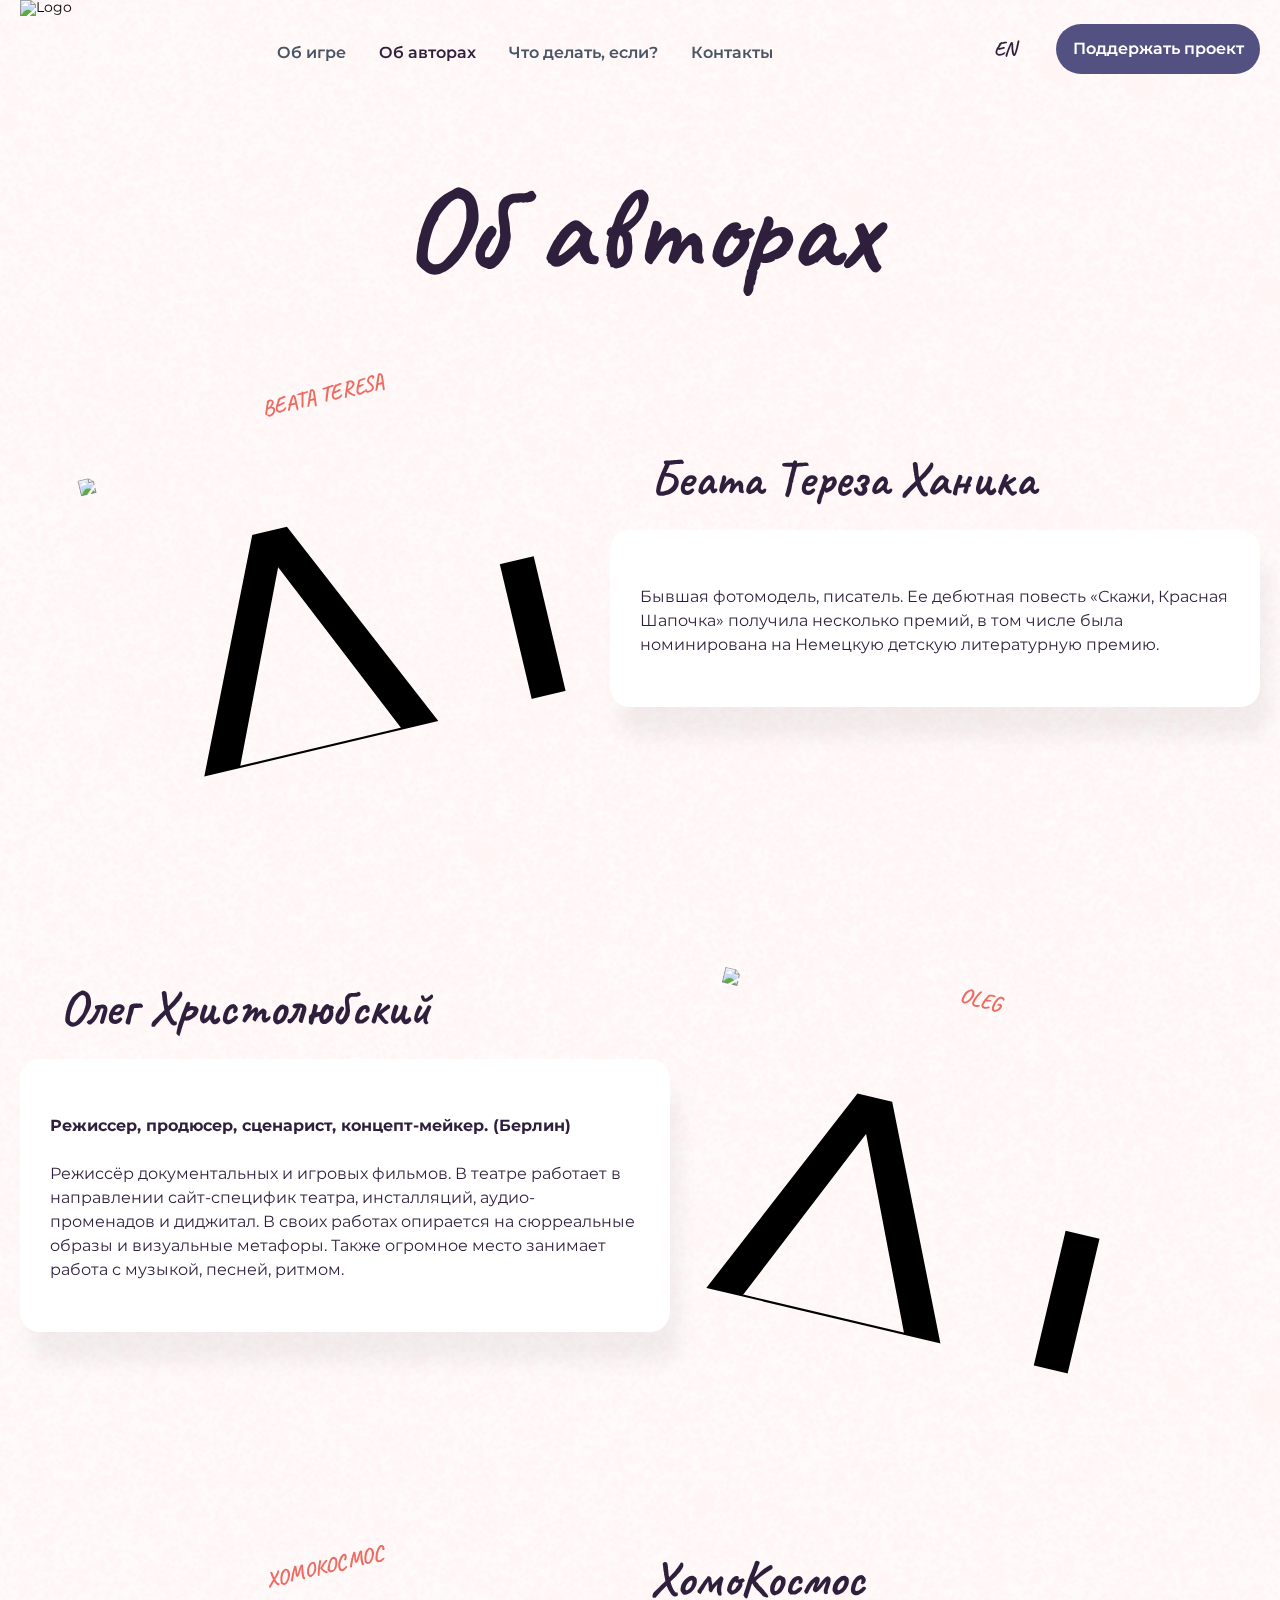
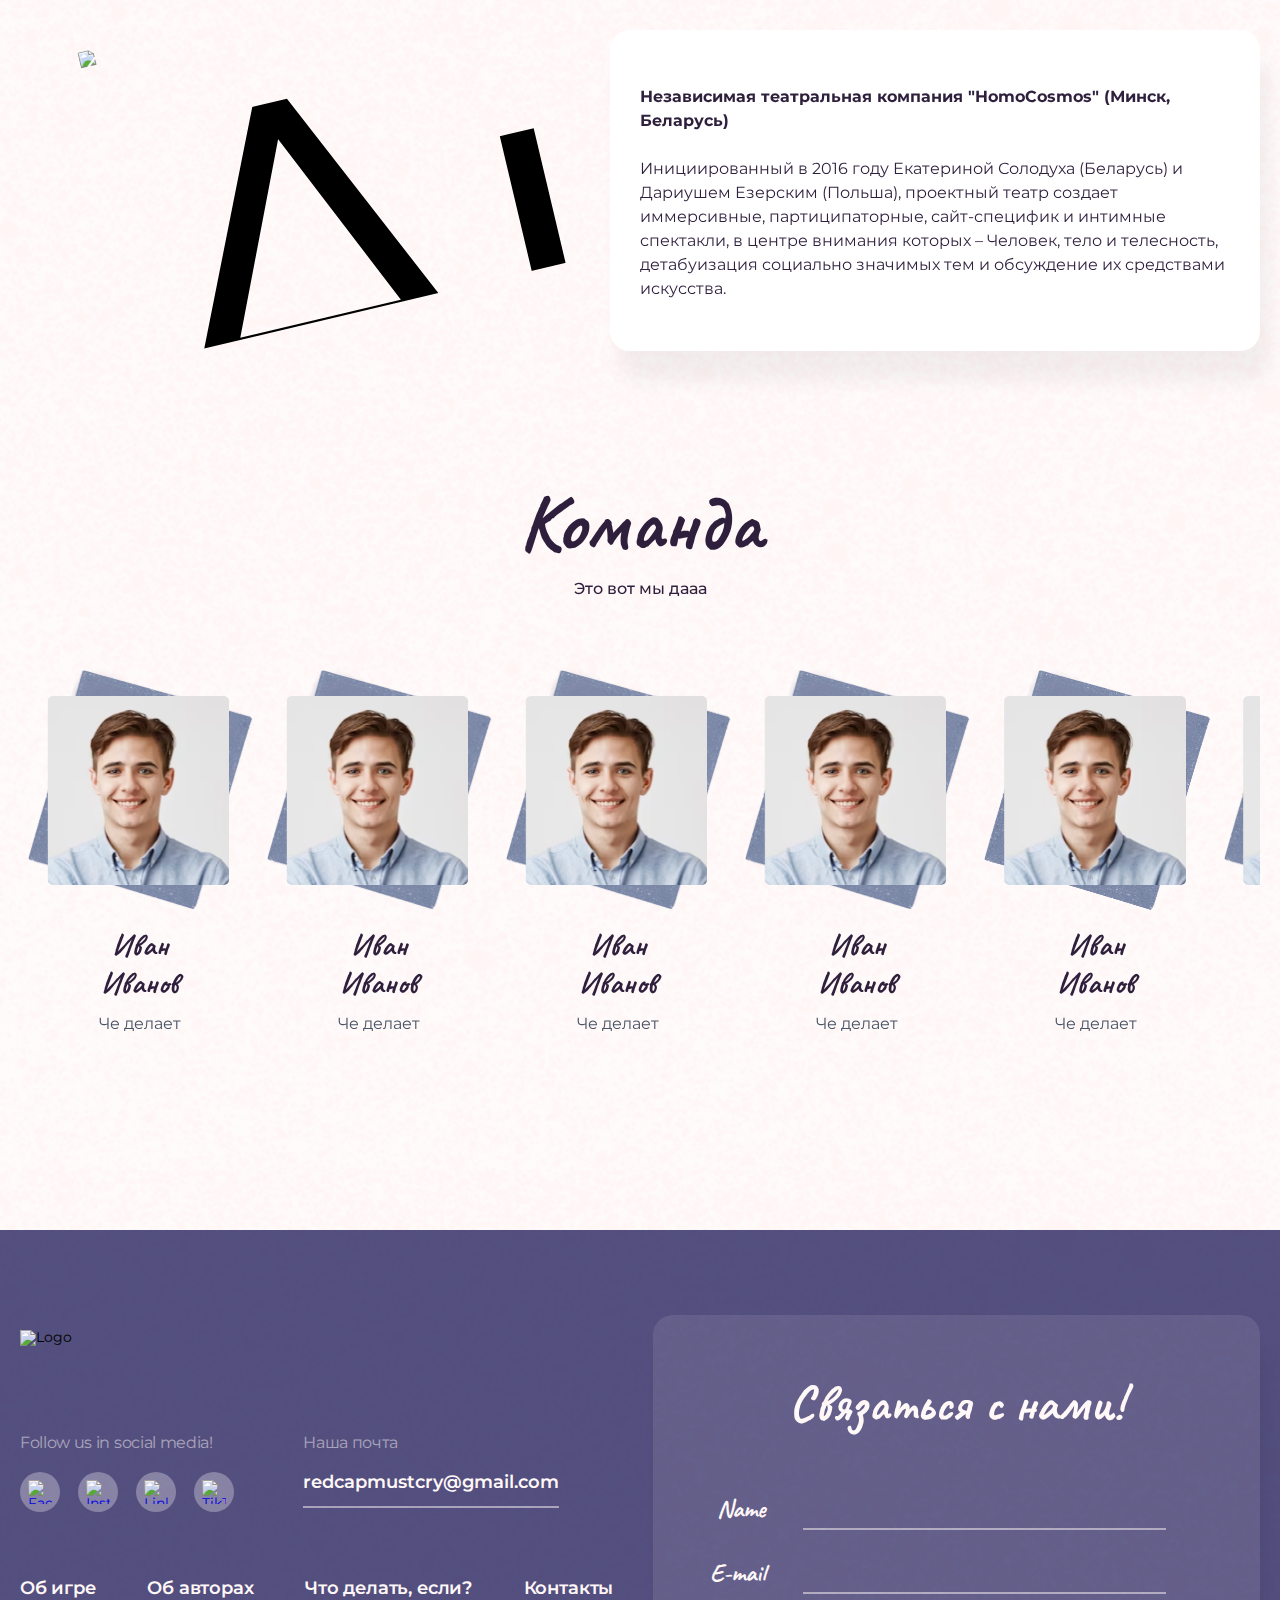
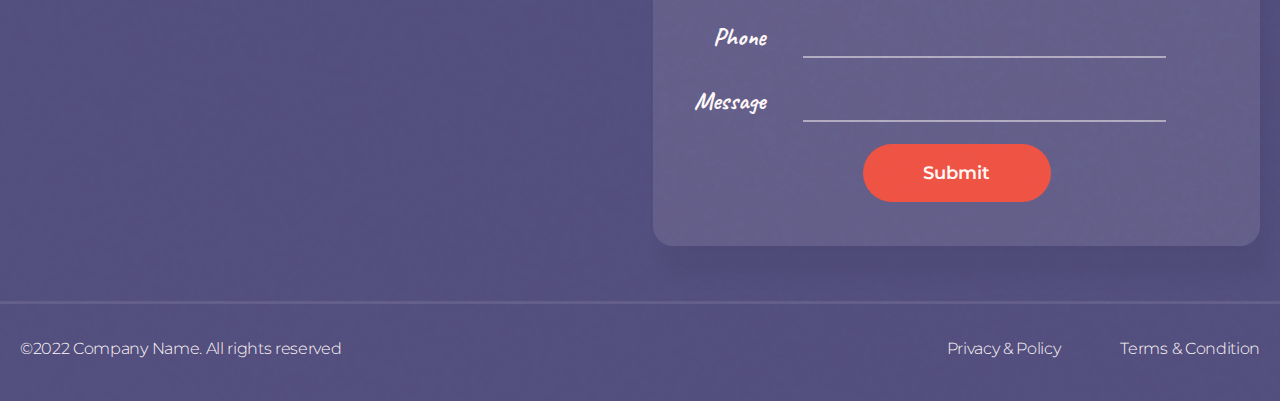
==== commit 32c5ae42: "Add what-to-do-if page" ====
--- a/about-authors.html
+++ b/about-authors.html
@@ -11,6 +11,7 @@
 		<link href="https://fonts.googleapis.com/css2?family=Caveat:wght@400;500;600;700&family=Montserrat:ital,wght@0,100;0,200;0,300;0,400;0,500;0,600;0,700;0,800;0,900;1,100;1,200;1,300;1,400;1,500;1,600;1,700;1,800;1,900&display=swap" rel="stylesheet">
 
 		<!-- CSS -->
+		<link rel="stylesheet" href="https://cdn.jsdelivr.net/npm/swiper@9/swiper-bundle.min.css"/>
 		<link rel="stylesheet" type="text/css" href="css/style.css">
 
 		<meta name="viewport" content="width=device-width, initial-scale=1">
@@ -66,7 +67,7 @@
 								<a href="about-authors.html">Об авторах</a>
 							</li>
 							<li>
-								<a href="#">Что делать, если?</a>
+								<a href="what-to-do-if.html">Что делать, если?</a>
 							</li>
 							<li>
 								<a href="#">Контакты</a>
@@ -177,112 +178,118 @@
 					<div class="team__container">
 						<h2>Команда</h2>
 						<p>Это вот мы дааа</p>
-						<div class="team__items">
-							<article class="team__item">
-								<div class="team__item-photo">
-									<img src="img/team__photo.png" alt="Photo">
-								</div>
-								<h5>Иван<br>Иванов</h5>
-								<p>Че делает</p>
-							</article>
-							<article class="team__item">
-								<div class="team__item-photo">
-									<img src="img/team__photo.png" alt="Photo">
-								</div>
-								<h5>Иван<br>Иванов</h5>
-								<p>Че делает</p>
-							</article>
-							<article class="team__item">
-								<div class="team__item-photo">
-									<img src="img/team__photo.png" alt="Photo">
-								</div>
-								<h5>Иван<br>Иванов</h5>
-								<p>Че делает</p>
-							</article>
-							<article class="team__item">
-								<div class="team__item-photo">
-									<img src="img/team__photo.png" alt="Photo">
-								</div>
-								<h5>Иван<br>Иванов</h5>
-								<p>Че делает</p>
-							</article>
-							<article class="team__item">
-								<div class="team__item-photo">
-									<img src="img/team__photo.png" alt="Photo">
-								</div>
-								<h5>Иван<br>Иванов</h5>
-								<p>Че делает</p>
-							</article>
-							<article class="team__item">
-								<div class="team__item-photo">
-									<img src="img/team__photo.png" alt="Photo">
-								</div>
-								<h5>Иван<br>Иванов</h5>
-								<p>Че делает</p>
-							</article>
-							<article class="team__item">
-								<div class="team__item-photo">
-									<img src="img/team__photo.png" alt="Photo">
-								</div>
-								<h5>Иван<br>Иванов</h5>
-								<p>Че делает</p>
-							</article>
-							<article class="team__item">
-								<div class="team__item-photo">
-									<img src="img/team__photo.png" alt="Photo">
-								</div>
-								<h5>Иван<br>Иванов</h5>
-								<p>Че делает</p>
-							</article>
-							<article class="team__item">
-								<div class="team__item-photo">
-									<img src="img/team__photo.png" alt="Photo">
-								</div>
-								<h5>Иван<br>Иванов</h5>
-								<p>Че делает</p>
-							</article>
-							<article class="team__item">
-								<div class="team__item-photo">
-									<img src="img/team__photo.png" alt="Photo">
-								</div>
-								<h5>Иван<br>Иванов</h5>
-								<p>Че делает</p>
-							</article>
-							<article class="team__item">
-								<div class="team__item-photo">
-									<img src="img/team__photo.png" alt="Photo">
-								</div>
-								<h5>Иван<br>Иванов</h5>
-								<p>Че делает</p>
-							</article>
-							<article class="team__item">
-								<div class="team__item-photo">
-									<img src="img/team__photo.png" alt="Photo">
-								</div>
-								<h5>Иван<br>Иванов</h5>
-								<p>Че делает</p>
-							</article>
-							<article class="team__item">
-								<div class="team__item-photo">
-									<img src="img/team__photo.png" alt="Photo">
-								</div>
-								<h5>Иван<br>Иванов</h5>
-								<p>Че делает</p>
-							</article>
-							<article class="team__item">
-								<div class="team__item-photo">
-									<img src="img/team__photo.png" alt="Photo">
-								</div>
-								<h5>Иван<br>Иванов</h5>
-								<p>Че делает</p>
-							</article>
-							<article class="team__item">
-								<div class="team__item-photo">
-									<img src="img/team__photo.png" alt="Photo">
-								</div>
-								<h5>Иван<br>Иванов</h5>
-								<p>Че делает</p>
-							</article>
+						<div class="team__items swiper">
+							<div class="team__items-wrapper swiper-wrapper">
+								<article class="team__item swiper-slide">
+									<div class="team__item-photo">
+										<img src="img/team__photo.png" alt="Photo">
+									</div>
+									<h5>Иван<br>Иванов</h5>
+									<p>Че делает</p>
+								</article>
+								<article class="team__item swiper-slide">
+									<div class="team__item-photo">
+										<img src="img/team__photo.png" alt="Photo">
+									</div>
+									<h5>Иван<br>Иванов</h5>
+									<p>Че делает</p>
+								</article>
+								<article class="team__item swiper-slide">
+									<div class="team__item-photo">
+										<img src="img/team__photo.png" alt="Photo">
+									</div>
+									<h5>Иван<br>Иванов</h5>
+									<p>Че делает</p>
+								</article>
+								<article class="team__item swiper-slide">
+									<div class="team__item-photo">
+										<img src="img/team__photo.png" alt="Photo">
+									</div>
+									<h5>Иван<br>Иванов</h5>
+									<p>Че делает</p>
+								</article>
+								<article class="team__item swiper-slide">
+									<div class="team__item-photo">
+										<img src="img/team__photo.png" alt="Photo">
+									</div>
+									<h5>Иван<br>Иванов</h5>
+									<p>Че делает</p>
+								</article>
+								<article class="team__item swiper-slide">
+									<div class="team__item-photo">
+										<img src="img/team__photo.png" alt="Photo">
+									</div>
+									<h5>Иван<br>Иванов</h5>
+									<p>Че делает</p>
+								</article>
+								<article class="team__item swiper-slide">
+									<div class="team__item-photo">
+										<img src="img/team__photo.png" alt="Photo">
+									</div>
+									<h5>Иван<br>Иванов</h5>
+									<p>Че делает</p>
+								</article>
+								<article class="team__item swiper-slide">
+									<div class="team__item-photo">
+										<img src="img/team__photo.png" alt="Photo">
+									</div>
+									<h5>Иван<br>Иванов</h5>
+									<p>Че делает</p>
+								</article>
+								<article class="team__item swiper-slide">
+									<div class="team__item-photo">
+										<img src="img/team__photo.png" alt="Photo">
+									</div>
+									<h5>Иван<br>Иванов</h5>
+									<p>Че делает</p>
+								</article>
+								<article class="team__item swiper-slide">
+									<div class="team__item-photo">
+										<img src="img/team__photo.png" alt="Photo">
+									</div>
+									<h5>Иван<br>Иванов</h5>
+									<p>Че делает</p>
+								</article>
+								<article class="team__item swiper-slide">
+									<div class="team__item-photo">
+										<img src="img/team__photo.png" alt="Photo">
+									</div>
+									<h5>Иван<br>Иванов</h5>
+									<p>Че делает</p>
+								</article>
+								<article class="team__item swiper-slide">
+									<div class="team__item-photo">
+										<img src="img/team__photo.png" alt="Photo">
+									</div>
+									<h5>Иван<br>Иванов</h5>
+									<p>Че делает</p>
+								</article>
+								<article class="team__item swiper-slide">
+									<div class="team__item-photo">
+										<img src="img/team__photo.png" alt="Photo">
+									</div>
+									<h5>Иван<br>Иванов</h5>
+									<p>Че делает</p>
+								</article>
+								<article class="team__item swiper-slide">
+									<div class="team__item-photo">
+										<img src="img/team__photo.png" alt="Photo">
+									</div>
+									<h5>Иван<br>Иванов</h5>
+									<p>Че делает</p>
+								</article>
+								<article class="team__item swiper-slide">
+									<div class="team__item-photo">
+										<img src="img/team__photo.png" alt="Photo">
+									</div>
+									<h5>Иван<br>Иванов</h5>
+									<p>Че делает</p>
+								</article>
+							</div>
+							<div class="team__items-btns">
+								<button class="team__items-btn-prev"></button>
+								<button class="team__items-btn-next"></button>
+							</div>
 						</div>
 					</div>
 				</section>
@@ -347,7 +354,7 @@
 									<a href="about-authors.html">Об авторах</a>
 								</li>
 								<li>
-									<a href="#">Что делать, если?</a>
+									<a href="what-to-do-if.html">Что делать, если?</a>
 								</li>
 								<li>
 									<a href="#">Контакты</a>
@@ -366,6 +373,8 @@
 			</footer>
 
 		</div>
+
+		<script src="https://cdn.jsdelivr.net/npm/swiper@9/swiper-bundle.min.js"></script>
 		<script src="js/script.js"></script>
 	</body>
 </html>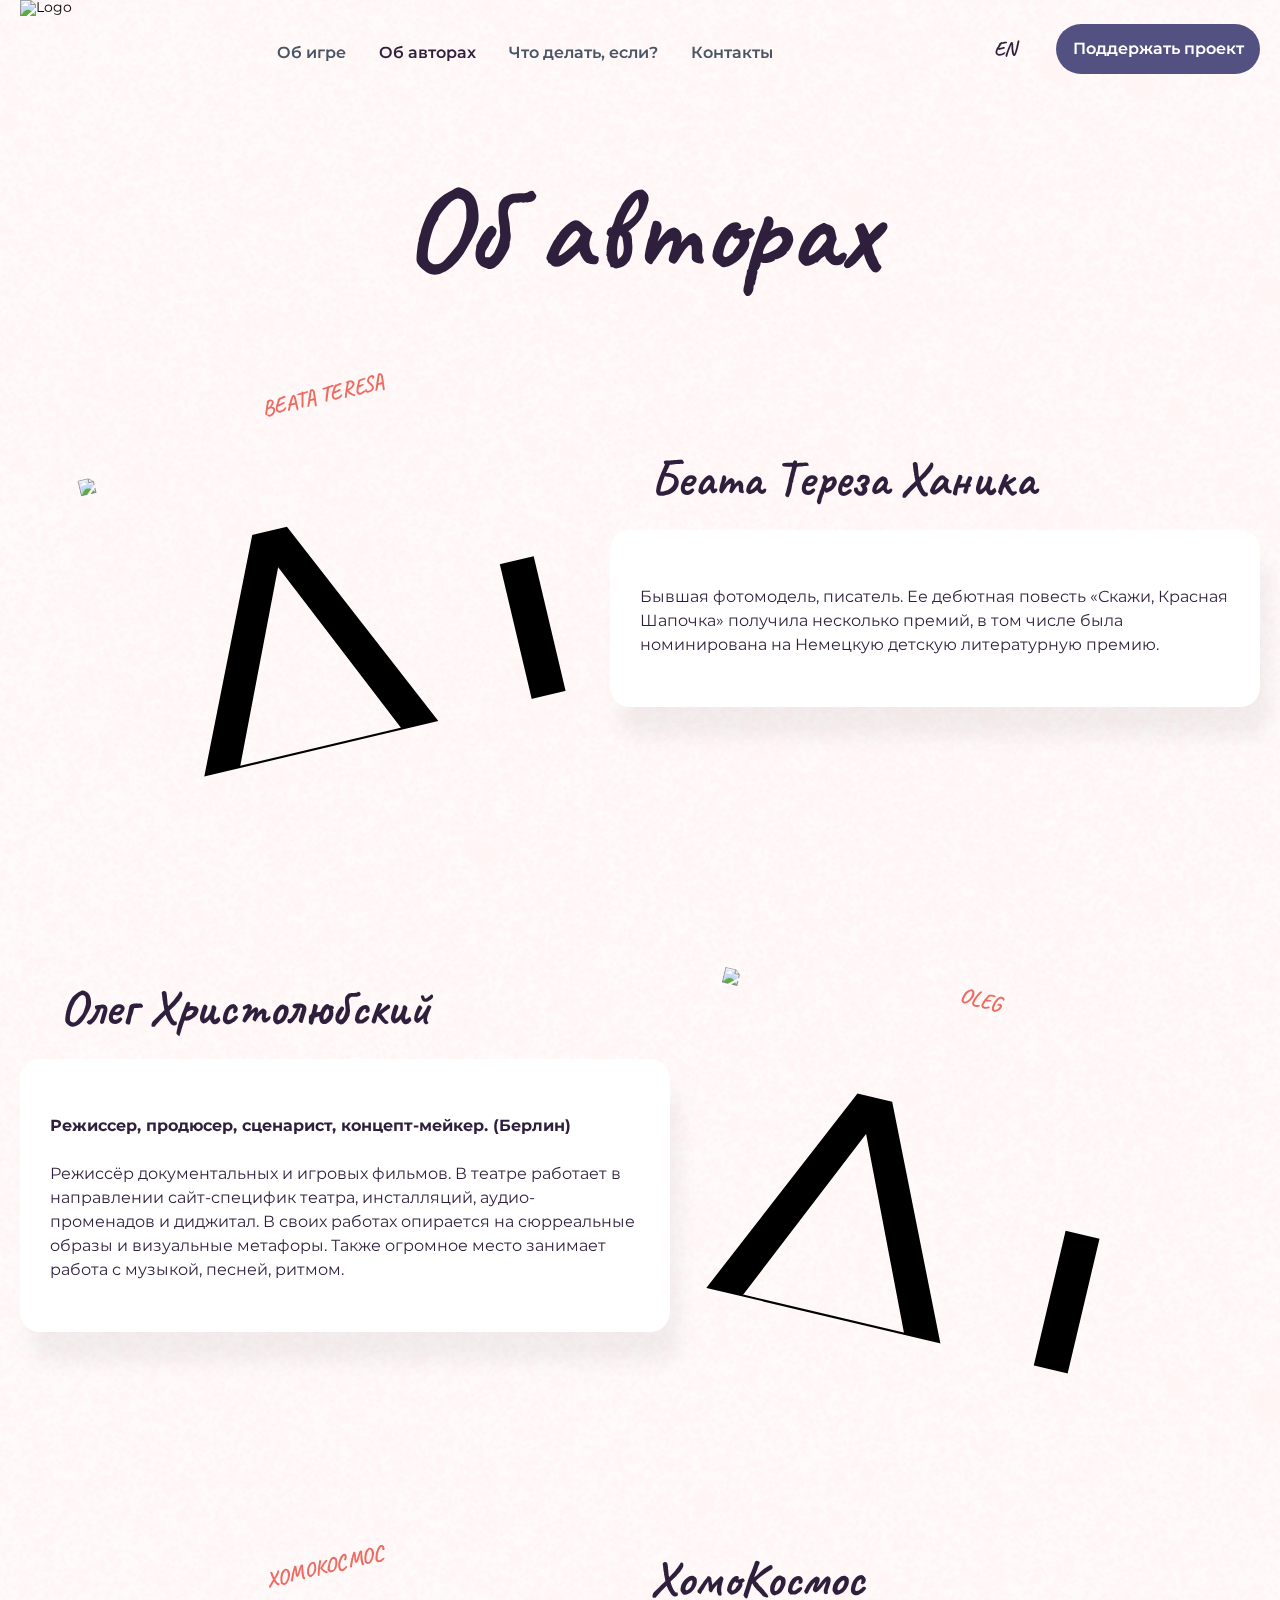
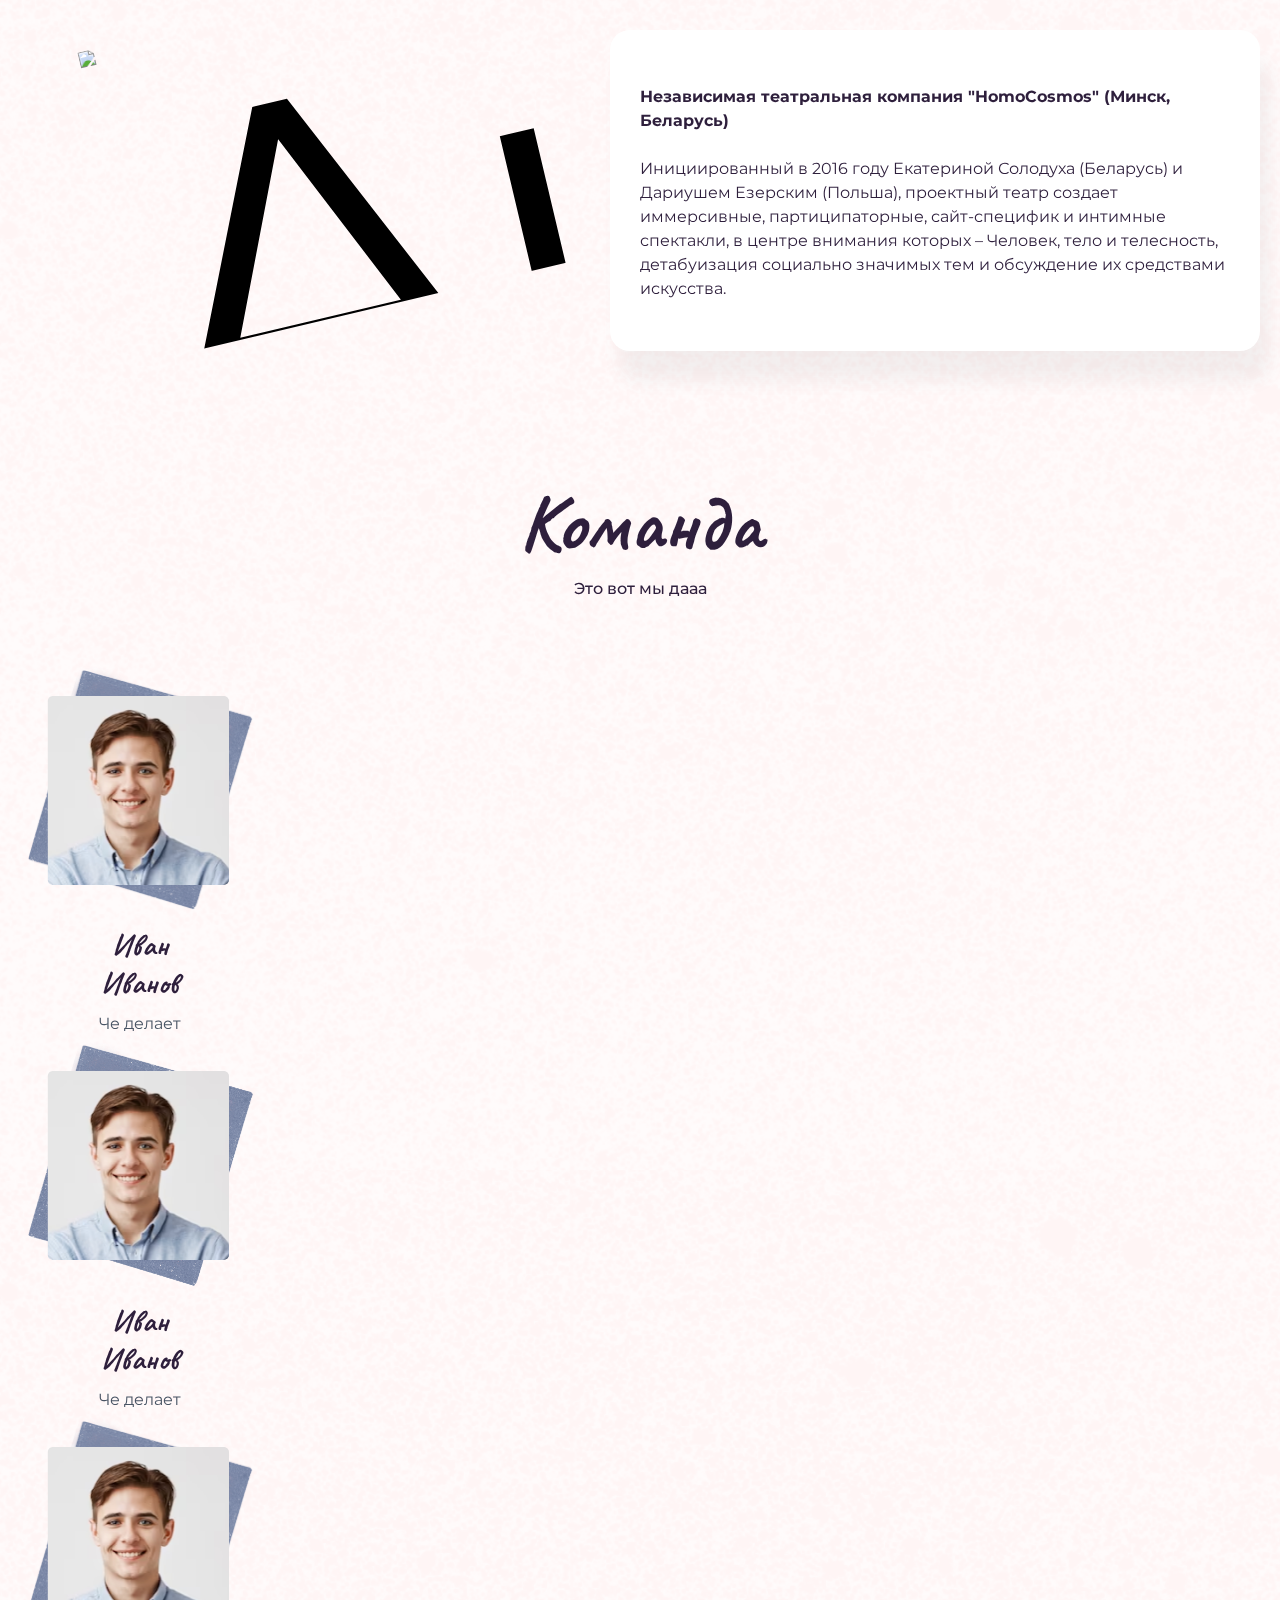
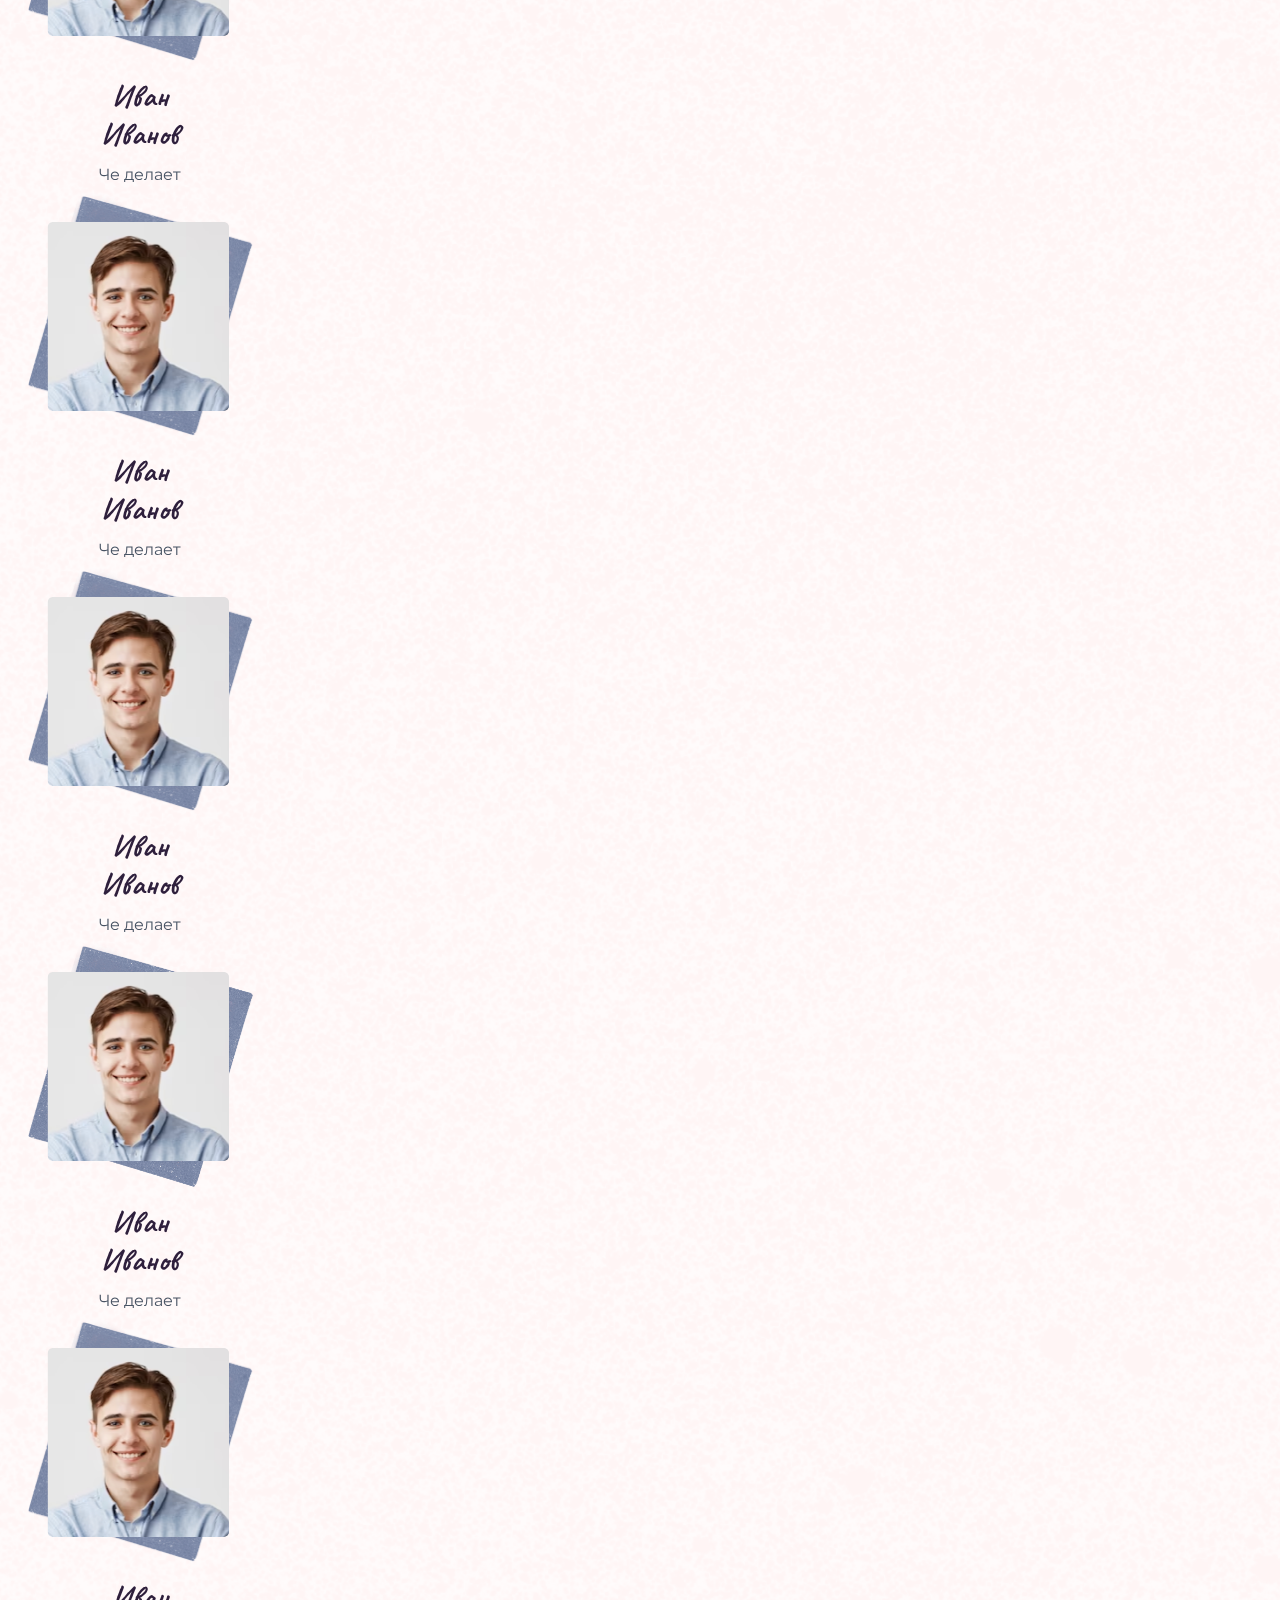
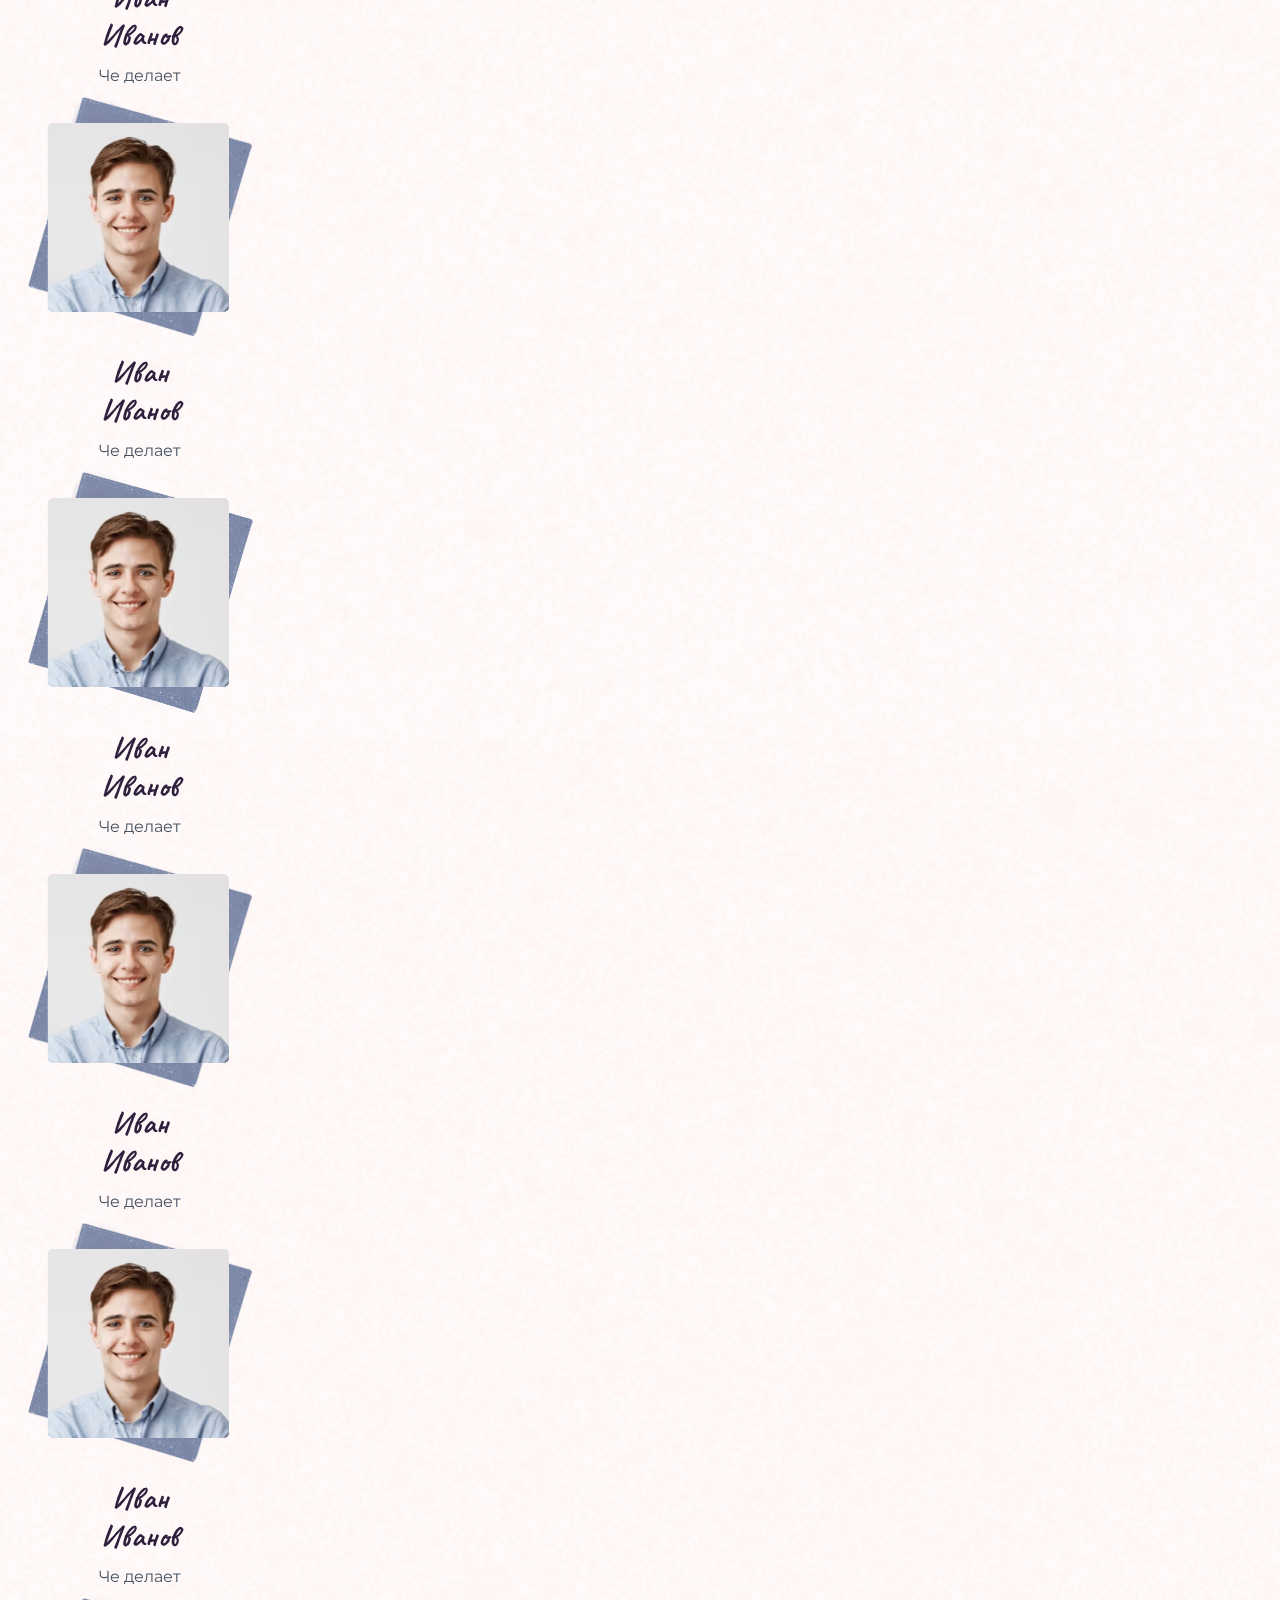
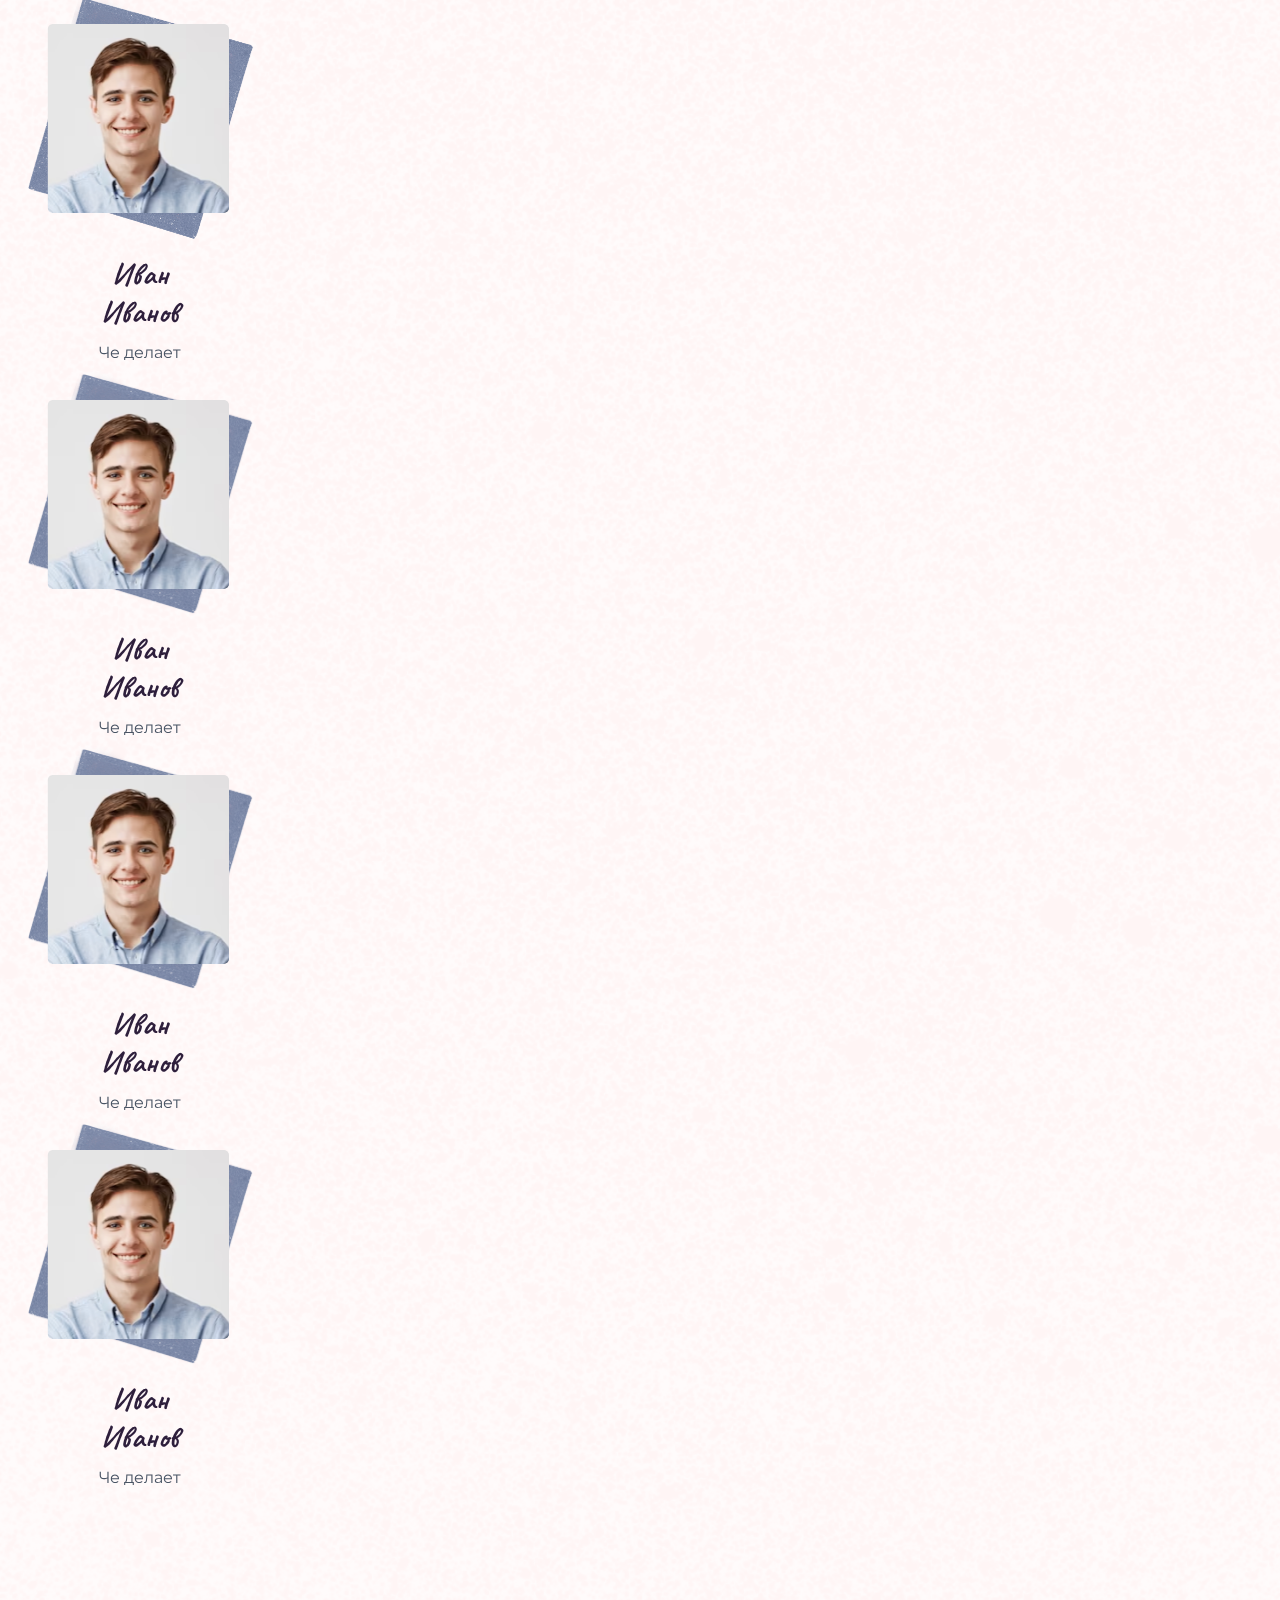
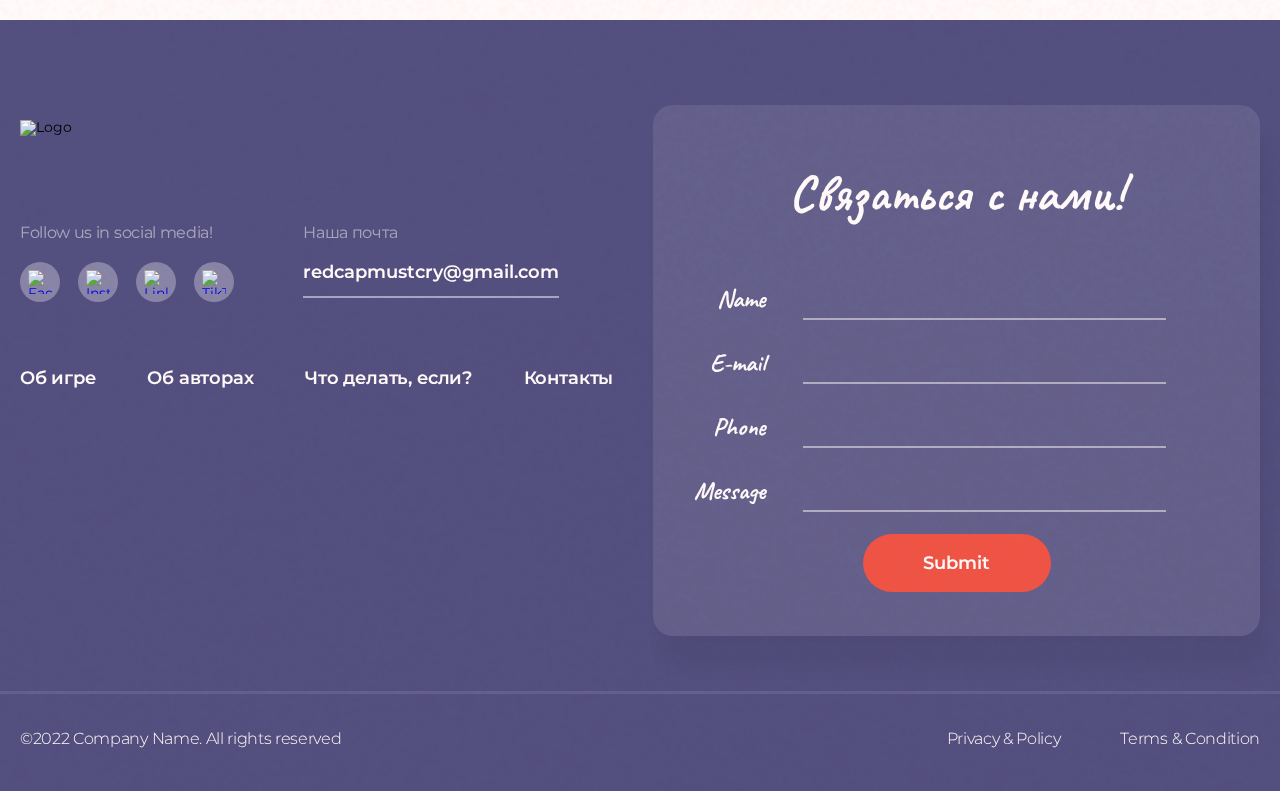
==== commit 785e43af: "Add smooth scrolling to footer" ====
--- a/about-authors.html
+++ b/about-authors.html
@@ -22,28 +22,10 @@
 		<div class="wrapper">
 			
 			<div class="background"></div>
-			
-			<div class="popup-subscribe">
-				<div class="popup-subscribe__container">
-					<button class="popup-subscribe__close-btn" onClick="popup('.popup-subscribe', 'close');"></button>
-					<div class="popup-subscribe__content">
-						<h4>Подписывайся на обновления, чтобы узнать о выходе первым!</h4>
-						<label class="popup-subscribe__input">
-							<span>E-mail</span>
-							<input type="email">
-						</label>
-						<button class="orange-btn" onClick="popup('.popup-success', 'open', 'subscribe');">Submit</button>
-					</div>
-				</div>
-			</div>
 
 			<div class="popup-success">
 				<div class="popup-success__container">
 					<button class="popup-success__close-btn" onClick="popup('.popup-success', 'close');"></button>
-					<div class="popup-success__content popup-success__content_subscribe">
-						<img src="img/check-mark-circle.svg" alt="Check mark">
-						<h4>Теперь вы подписаны на наши обновления</h4>
-					</div>
 					<div class="popup-success__content popup-success__content_message">
 						<img src="img/check-mark-circle.svg" alt="Check mark">
 						<h4>Ваше сообщение успешно отправлено!</h4>
@@ -70,10 +52,10 @@
 								<a href="what-to-do-if.html">Что делать, если?</a>
 							</li>
 							<li>
-								<a href="#">Контакты</a>
+								<a href="#footer">Контакты</a>
 							</li>
 						</ul>
-						<button class="header__menu-close" onClick="burgerMenu('close');"></button>
+						<button class="header__menu-close" aria-label="Open menu" onClick="burgerMenu('close');"></button>
 					</nav>
 					
 					<div class="header__btns">
@@ -296,7 +278,7 @@
 
 			</main>
 
-			<footer class="footer">
+			<footer class="footer" id="footer">
 				<div class="footer__container">
 					<div class="footer__content">
 						<div class="footer__logo">
@@ -357,7 +339,7 @@
 									<a href="what-to-do-if.html">Что делать, если?</a>
 								</li>
 								<li>
-									<a href="#">Контакты</a>
+									<a href="#footer">Контакты</a>
 								</li>
 							</ul>
 						</nav>
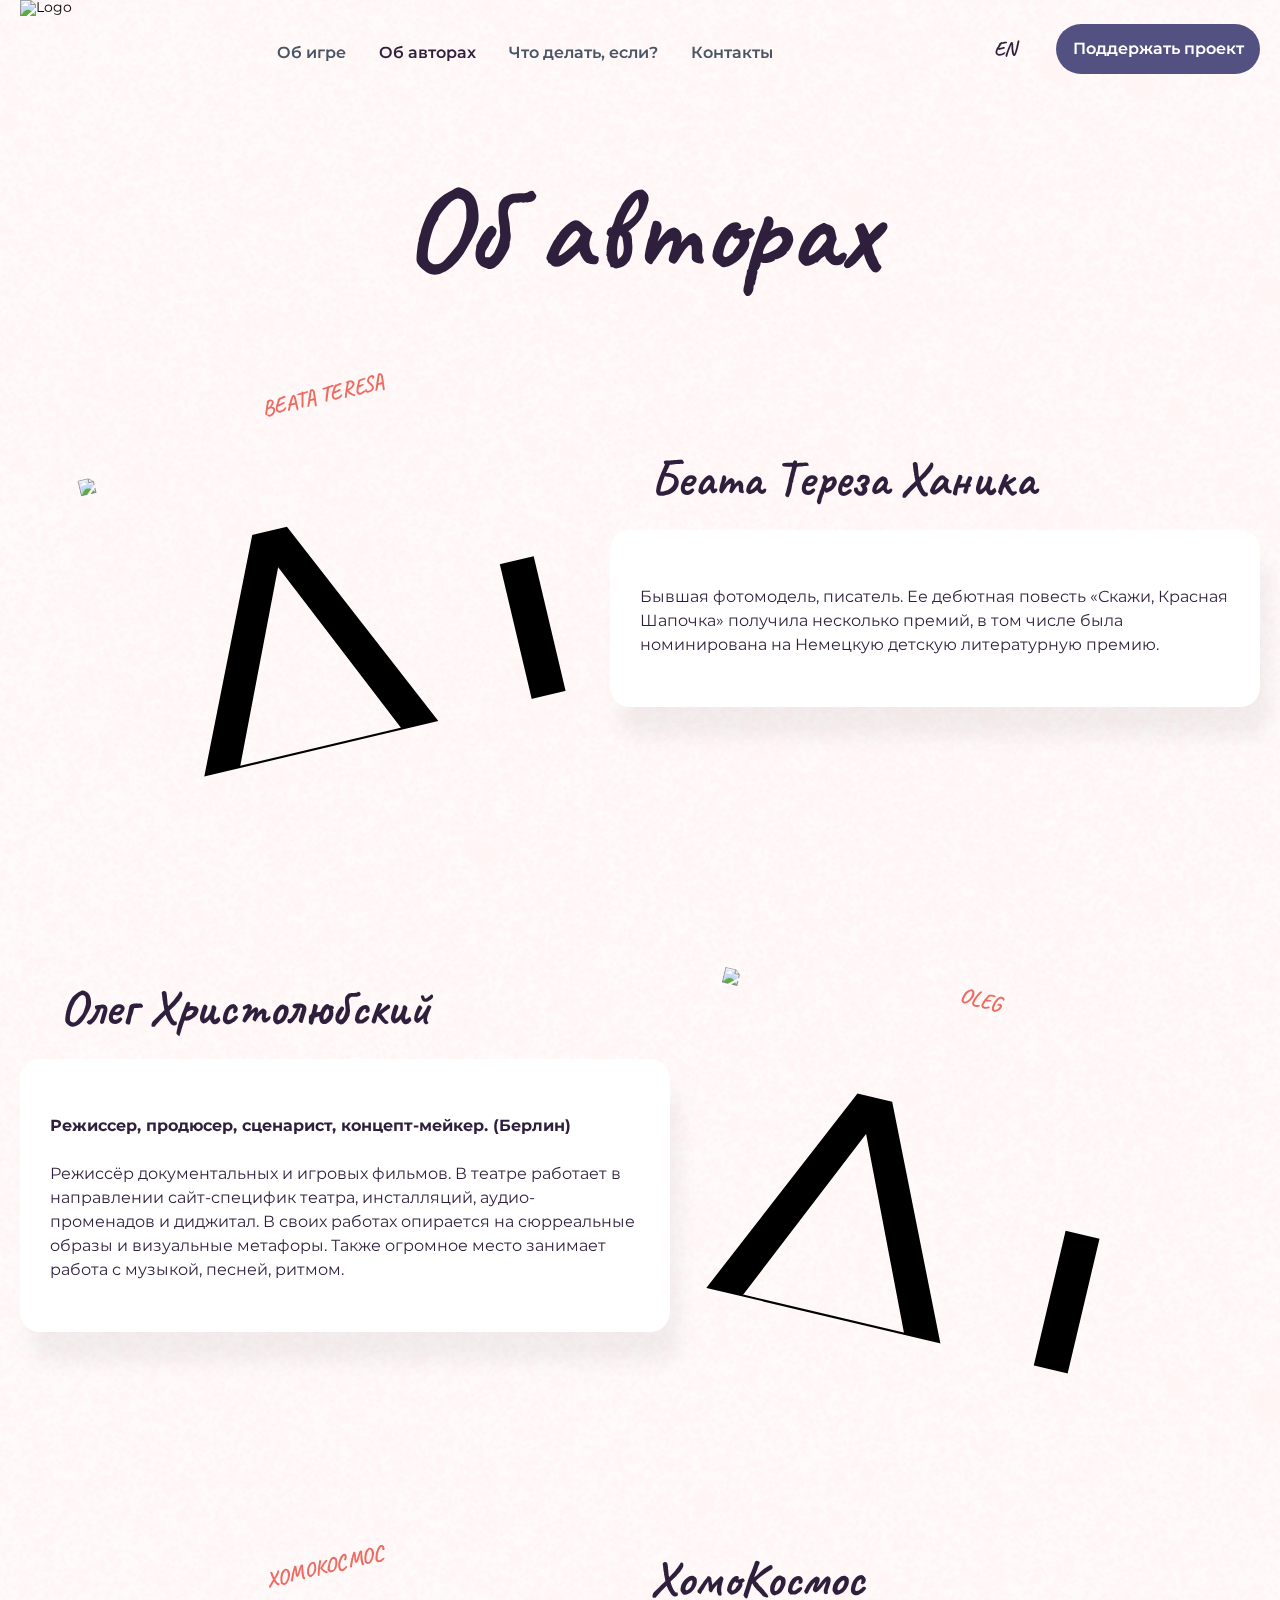
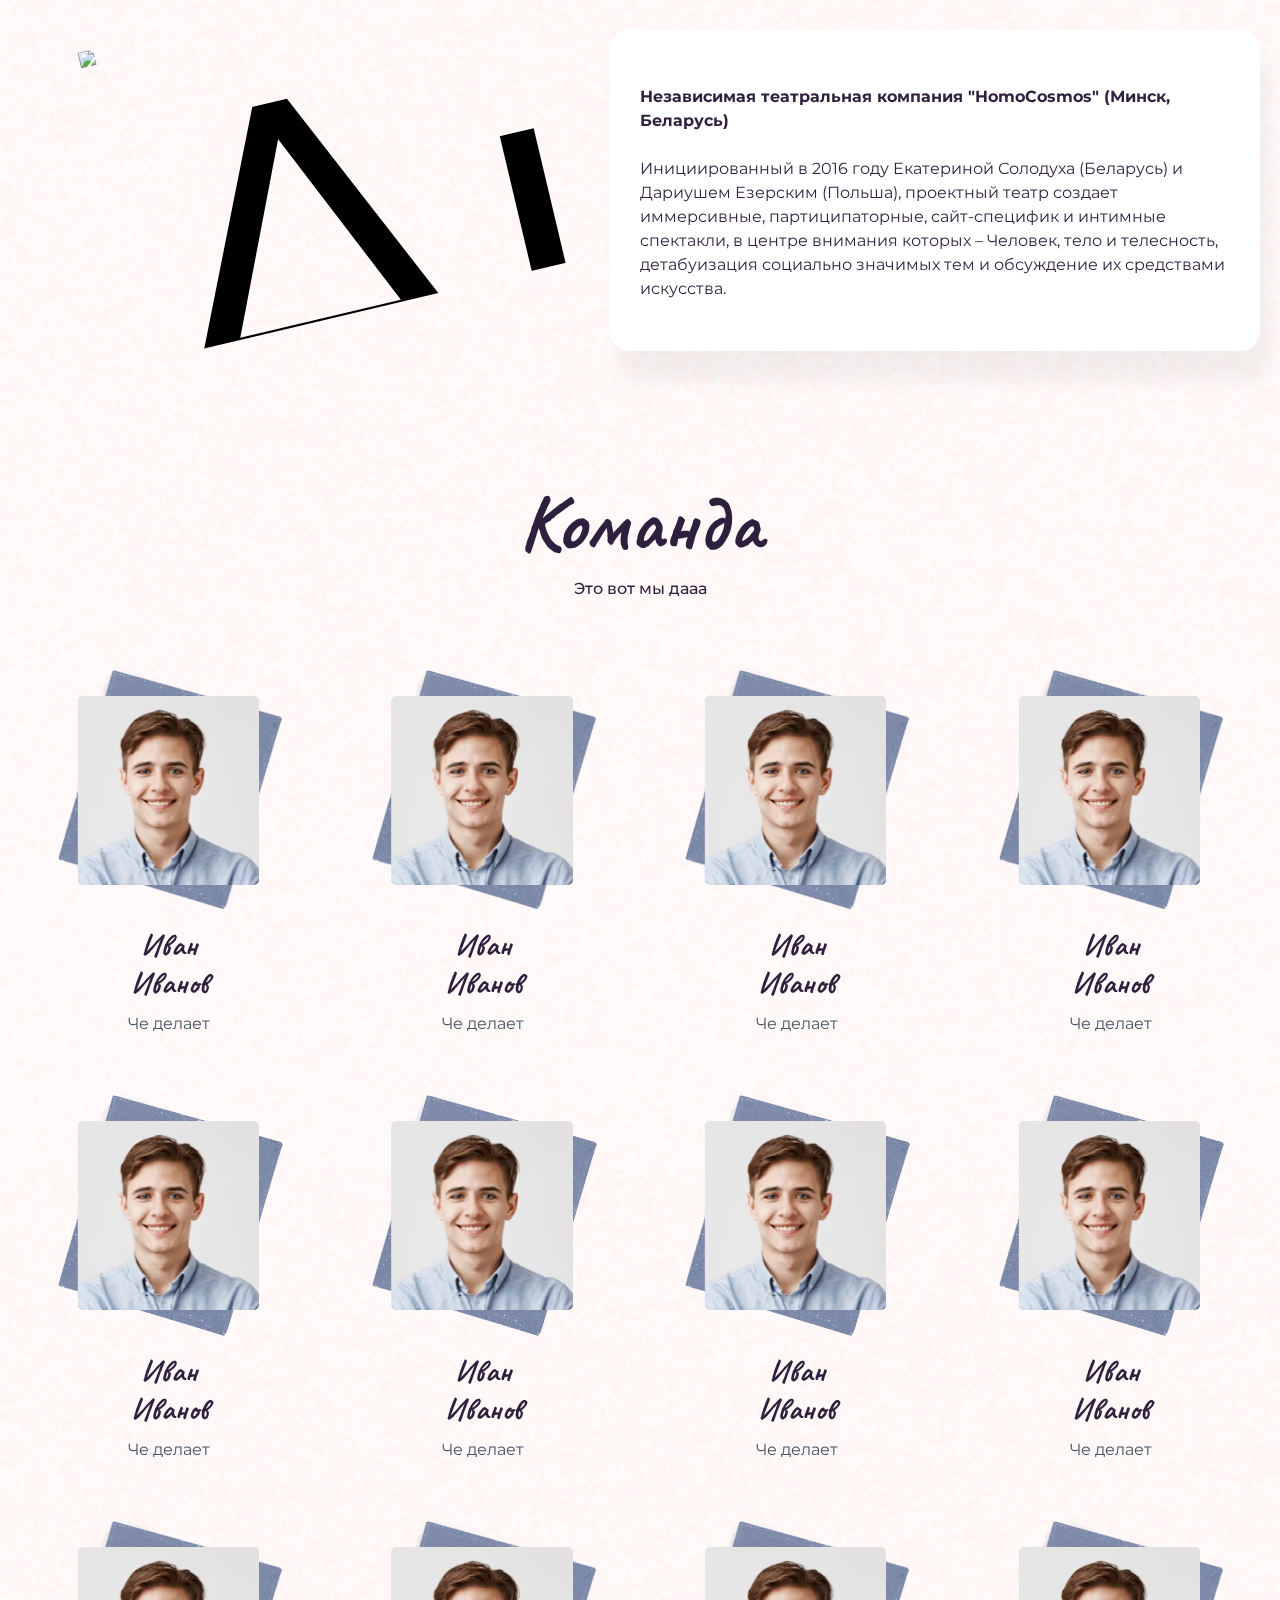
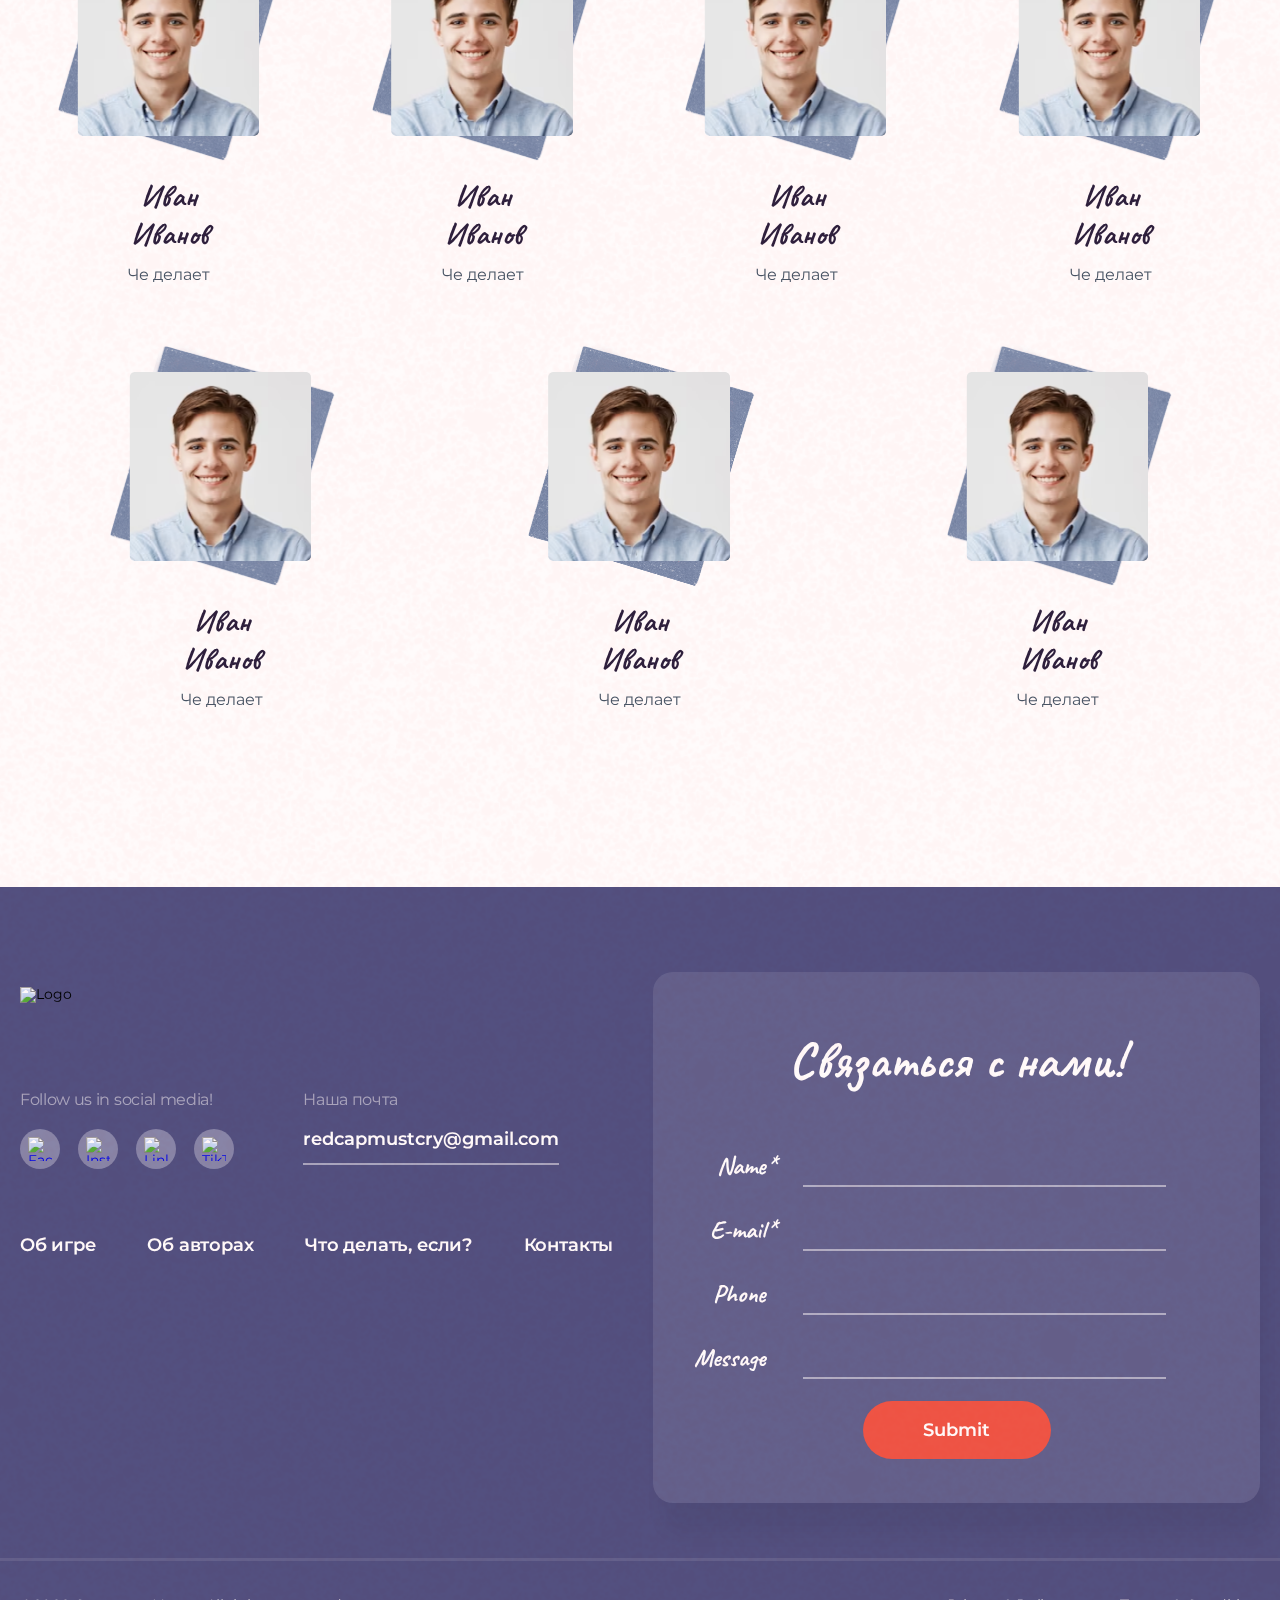
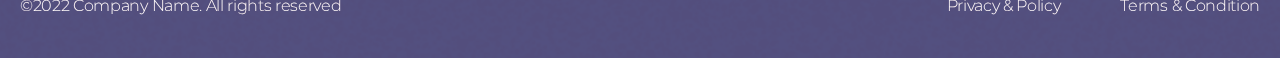
==== commit 6a720186: "Add validation to footer__form" ====
--- a/about-authors.html
+++ b/about-authors.html
@@ -82,16 +82,16 @@
 						
 						<div class="header__socials">
 							<a href="#" class="purple-circle-btn">
-								<img src="img/facebook.svg" alt="Facebook">
+								<svg width="24" height="24" viewBox="0 0 24 24" fill="none" xmlns="http://www.w3.org/2000/svg"> <path d="M14 13.5H16.5L17.5 9.5H14V7.5C14 6.47 14 5.5 16 5.5H17.5V2.14C17.174 2.097 15.943 2 14.643 2C11.928 2 10 3.657 10 6.7V9.5H7V13.5H10V22H14V13.5Z"/> </svg>
 							</a>
 							<a href="#" class="purple-circle-btn">
-								<img src="img/inst.svg" alt="Instagram">
+								<svg width="24" height="24" viewBox="0 0 24 24" fill="none" xmlns="http://www.w3.org/2000/svg"> <path d="M16.5 2.25H7.5C6.10807 2.25149 4.77358 2.80509 3.78933 3.78933C2.80509 4.77358 2.25149 6.10807 2.25 7.5V16.5C2.25149 17.8919 2.80509 19.2264 3.78933 20.2107C4.77358 21.1949 6.10807 21.7485 7.5 21.75H16.5C17.8919 21.7485 19.2264 21.1949 20.2107 20.2107C21.1949 19.2264 21.7485 17.8919 21.75 16.5V7.5C21.7485 6.10807 21.1949 4.77358 20.2107 3.78933C19.2264 2.80509 17.8919 2.25149 16.5 2.25ZM12 16.5C11.11 16.5 10.24 16.2361 9.49993 15.7416C8.75991 15.2471 8.18314 14.5443 7.84254 13.7221C7.50195 12.8998 7.41283 11.995 7.58647 11.1221C7.7601 10.2492 8.18868 9.44736 8.81802 8.81802C9.44736 8.18868 10.2492 7.7601 11.1221 7.58647C11.995 7.41283 12.8998 7.50195 13.7221 7.84254C14.5443 8.18314 15.2471 8.75991 15.7416 9.49993C16.2361 10.24 16.5 11.11 16.5 12C16.4988 13.1931 16.0243 14.337 15.1806 15.1806C14.337 16.0243 13.1931 16.4988 12 16.5ZM17.625 7.5C17.4025 7.5 17.185 7.43402 17 7.3104C16.815 7.18679 16.6708 7.01109 16.5856 6.80552C16.5005 6.59995 16.4782 6.37375 16.5216 6.15552C16.565 5.93729 16.6722 5.73684 16.8295 5.5795C16.9868 5.42217 17.1873 5.31502 17.4055 5.27162C17.6238 5.22821 17.85 5.25049 18.0555 5.33564C18.2611 5.42078 18.4368 5.56498 18.5604 5.74998C18.684 5.93499 18.75 6.1525 18.75 6.375C18.75 6.67337 18.6315 6.95952 18.4205 7.1705C18.2095 7.38147 17.9234 7.5 17.625 7.5ZM15 12C15 12.5933 14.8241 13.1734 14.4944 13.6667C14.1648 14.1601 13.6962 14.5446 13.1481 14.7716C12.5999 14.9987 11.9967 15.0581 11.4147 14.9424C10.8328 14.8266 10.2982 14.5409 9.87868 14.1213C9.45912 13.7018 9.1734 13.1672 9.05764 12.5853C8.94189 12.0033 9.0013 11.4001 9.22836 10.8519C9.45542 10.3038 9.83994 9.83524 10.3333 9.50559C10.8266 9.17595 11.4067 9 12 9C12.7956 9 13.5587 9.31607 14.1213 9.87868C14.6839 10.4413 15 11.2044 15 12Z"/> </svg>
 							</a>
 							<a href="#" class="purple-circle-btn">
-								<img src="img/in.svg" alt="Linkedin">
+								<svg width="24" height="24" viewBox="0 0 24 24" fill="none" xmlns="http://www.w3.org/2000/svg"> <path fill-rule="evenodd" clip-rule="evenodd" d="M9.429 8.969H13.143V10.819C13.678 9.755 15.05 8.799 17.111 8.799C21.062 8.799 22 10.917 22 14.803V22H18V15.688C18 13.475 17.465 12.227 16.103 12.227C14.214 12.227 13.429 13.572 13.429 15.687V22H9.429V8.969ZM2.57 21.83H6.57V8.799H2.57V21.83ZM7.143 4.55C7.14315 4.88528 7.07666 5.21724 6.94739 5.52659C6.81812 5.83594 6.62865 6.11651 6.39 6.352C5.9064 6.83262 5.25181 7.10165 4.57 7.1C3.88939 7.09954 3.23631 6.8312 2.752 6.353C2.51421 6.11671 2.32539 5.83582 2.19634 5.52643C2.0673 5.21704 2.00058 4.88522 2 4.55C2 3.873 2.27 3.225 2.753 2.747C3.23689 2.26816 3.89024 1.9997 4.571 2C5.253 2 5.907 2.269 6.39 2.747C6.872 3.225 7.143 3.873 7.143 4.55Z"/> </svg>
 							</a>
 							<a href="#" class="purple-circle-btn">
-								<img src="img/tiktok.svg" alt="TikTok">
+								<svg width="24" height="24" viewBox="0 0 24 24" fill="none" xmlns="http://www.w3.org/2000/svg"> <path d="M16.5999 5.82C15.9163 5.03962 15.5396 4.03743 15.5399 3H12.4499V15.4C12.4261 16.071 12.1428 16.7066 11.6597 17.1729C11.1766 17.6393 10.5314 17.8999 9.85991 17.9C8.43991 17.9 7.25991 16.74 7.25991 15.3C7.25991 13.58 8.91991 12.29 10.6299 12.82V9.66C7.17991 9.2 4.15991 11.88 4.15991 15.3C4.15991 18.63 6.91991 21 9.84991 21C12.9899 21 15.5399 18.45 15.5399 15.3V9.01C16.7929 9.90985 18.2973 10.3926 19.8399 10.39V7.3C19.8399 7.3 17.9599 7.39 16.5999 5.82Z"/> </svg>
 							</a>
 						</div>
 
@@ -284,16 +284,16 @@
 						<div class="footer__logo">
 							<img src="img/footer__logo.svg" alt="Logo">
 						</div>
-						<div class="footer__form">
+						<form action="" class="footer__form">
 							<h3>Связаться с нами!</h3>
 							<div class="footer__inputs">
 								<label class="footer__input">
 									<span>Name</span>
-									<input type="text">
+									<input type="text" required>
 								</label>
 								<label class="footer__input">
 									<span>E-mail</span>
-									<input type="email">
+									<input type="email" required>
 								</label>
 								<label class="footer__input">
 									<span>Phone</span>
@@ -304,8 +304,8 @@
 									<input type="text">
 								</label>
 							</div>
-							<button class="orange-btn" onClick="popup('.popup-success', 'open', 'message');">Submit</button>
-						</div>
+							<button type="submit" class="orange-btn" onClick="checkFooterForm();">Submit</button>
+						</form>
 						<div class="footer__socials">
 							<span class="footer__min-title">Follow us in social media!</span>
 							<div class="footer__socials-items">
--- a/css/style.css
+++ b/css/style.css
@@ -140,7 +140,7 @@
 	font-weight: 700;
 }
 
-h1, h2, h3, h5 {
+h1, h2, h3, h5, h6 {
 	color: #2E1F3C;
 }
 
@@ -170,6 +170,12 @@
 	line-height: 38px;
 }
 
+h6 {
+	font-size: 20px;
+	line-height: 150%;
+	font-weight: 700;
+}
+
 @media (max-width: 1200px) {
 	h1 {
 		font-size: 100px;
@@ -231,7 +237,6 @@
 .purple-btn,
 .purple-circle-btn {
 	height: 50px;
-	background: #535182;
 	border-radius: 50px;
 }
 
@@ -240,12 +245,34 @@
 	line-height: 22px;
 	font-weight: 600;
 	color: #FFF;
+	background: #535182;
+	-webkit-transition: all 0.3s ease;
+	transition: all 0.3s ease;
 }
 
 .purple-circle-btn {
 	width: 50px;
-}
-
+	background: rgba(83, 81, 130, 0.1);
+	-webkit-transition: all 0.3s ease;
+	transition: all 0.3s ease;
+}
+.purple-circle-btn svg path {
+	fill: #535182;
+	-webkit-transition: all 0.3s ease;
+	transition: all 0.3s ease;
+}
+
+@media (hover: hover) {
+	.purple-btn:hover {
+		background: #7876AF;
+	}
+	.purple-circle-btn:hover {
+		background: #535182;
+	}
+	.purple-circle-btn:hover svg path {
+		fill: #fff;
+	}
+}
 .header {
 	width: 100%;
 	position: fixed;
@@ -605,6 +632,8 @@
 	height: 58px;
 	background: #EE5646;
 	border-radius: 50px;
+	-webkit-transition: all 0.3s ease;
+	transition: all 0.3s ease;
 }
 .initial__btns a:nth-child(1) img {
 	height: 40.56px;
@@ -631,6 +660,11 @@
 	width: 40%;
 }
 
+@media (hover: hover) {
+	.initial__btns a:hover {
+		background: #FE8377;
+	}
+}
 @media (max-width: 1400px) {
 	.initial__bg1 {
 		left: 0;
@@ -728,8 +762,15 @@
 	color: #fff;
 	background: #EE5646;
 	border-radius: 100px;
-}
-
+	-webkit-transition: all 0.3s ease;
+	transition: all 0.3s ease;
+}
+
+@media (hover: hover) {
+	.orange-btn:hover {
+		background: #FE8377;
+	}
+}
 @media (max-width: 575.5px) {
 	.orange-btn {
 		height: 45px;
@@ -1142,6 +1183,8 @@
 }
 .video-history__video button img {
 	width: 180px;
+	-webkit-transition: all 0.3s ease;
+	transition: all 0.3s ease;
 }
 .video-history__video button span {
 	font-family: "Caveat", cursive;
@@ -1167,6 +1210,12 @@
 	text-align: center;
 }
 
+@media (hover: hover) {
+	.video-history__video button:hover img {
+		-webkit-transform: scale(1.04);
+		        transform: scale(1.04);
+	}
+}
 @media (max-width: 1400px) {
 	.video-history__container {
 		max-width: 940px;
@@ -1333,6 +1382,8 @@
 	height: 58px;
 	border-radius: 50px;
 	border: 2px solid #EE5646;
+	-webkit-transition: all 0.3s ease;
+	transition: all 0.3s ease;
 }
 .subscribe__btns a img:nth-child(1) {
 	display: none;
@@ -1362,6 +1413,11 @@
 	width: 18.5%;
 }
 
+@media (hover: hover) {
+	.subscribe__btns a:hover {
+		border-color: #FFC0B9;
+	}
+}
 @media (max-width: 1200px) {
 	.subscribe__content {
 		padding: 115px 0;
@@ -1844,6 +1900,9 @@
 	        justify-content: flex-end;
 	width: 100%;
 }
+.footer__input span {
+	position: relative;
+}
 .footer__input span,
 .footer__input input {
 	font-family: "Caveat", cursive;
@@ -1858,6 +1917,17 @@
 	font-weight: 600;
 	background: transparent;
 	border-bottom: 2px solid rgba(255, 255, 255, 0.5);
+}
+.footer__input:nth-child(1) span:after, .footer__input:nth-child(2) span:after {
+	content: "*";
+	position: absolute;
+	top: 0;
+}
+.footer__input:nth-child(1) span:after {
+	left: 49.5px;
+}
+.footer__input:nth-child(2) span:after {
+	left: 56.5px;
 }
 .footer__socials {
 	padding-top: 85px;
@@ -1893,6 +1963,8 @@
 	height: 40px;
 	border-radius: 40px;
 	background: #8887AA;
+	-webkit-transition: all 0.3s ease;
+	transition: all 0.3s ease;
 }
 .footer__socials-items a img {
 	width: 24px;
@@ -1941,6 +2013,8 @@
 	font-weight: 600;
 	color: #FFFFFF;
 	mix-blend-mode: normal;
+	-webkit-transition: all 0.3s ease;
+	transition: all 0.3s ease;
 }
 .footer__rights {
 	border-top: 3px solid rgba(255, 255, 255, 0.1);
@@ -1967,6 +2041,8 @@
 	letter-spacing: -0.02em;
 	color: #FFFFFF;
 	mix-blend-mode: normal;
+	-webkit-transition: all 0.3s ease;
+	transition: all 0.3s ease;
 }
 .footer__rights div {
 	display: -webkit-box;
@@ -1985,6 +2061,17 @@
 	        justify-content: stretch;
 }
 
+@media (hover: hover) {
+	.footer__socials-items a:hover {
+		background: rgba(136, 135, 170, 0.5);
+	}
+	.footer__menu ul li a:hover {
+		opacity: 0.6;
+	}
+	.footer__rights div a:hover {
+		opacity: 0.6;
+	}
+}
 @media (max-width: 1400px) {
 	.footer__rights {
 		position: relative;
@@ -2248,6 +2335,12 @@
 	.footer__input input {
 		line-height: 29px;
 	}
+	.footer__input:nth-child(1) span:after {
+		left: 36px;
+	}
+	.footer__input:nth-child(2) span:after {
+		left: 42px;
+	}
 	.footer__menu {
 		padding: 73px 0 0 0;
 	}
@@ -2559,7 +2652,36 @@
 	font-weight: 500;
 	color: #2E1F3C;
 }
-.team__items {
+.team__item {
+	width: 239.12px;
+}
+.team__item-photo {
+	width: 239.12px;
+	height: 255.3px;
+	padding: 35px 0 0 27.14px;
+	background: url("../img/team__bg.png") no-repeat;
+	background-size: cover;
+}
+.team__item-photo img {
+	width: 182px;
+	height: 189px;
+	border-radius: 5px;
+	-o-object-fit: cover;
+	   object-fit: cover;
+}
+.team__item h5, .team__item p {
+	text-align: center;
+}
+.team__item h5 {
+	margin: 10px 0;
+}
+.team__item p {
+	font-size: 16px;
+	line-height: 150%;
+	color: #495464;
+}
+.team__items-btns {
+	margin-top: 45px;
 	display: -webkit-box;
 	display: -ms-flexbox;
 	display: flex;
@@ -2567,41 +2689,257 @@
 	-webkit-box-direction: normal;
 	    -ms-flex-direction: row;
 	        flex-direction: row;
-	gap: 50px 15px;
+	gap: 80px;
 	-webkit-box-align: start;
 	    -ms-flex-align: start;
 	        align-items: flex-start;
-	-webkit-box-pack: justify;
-	    -ms-flex-pack: justify;
-	        justify-content: space-between;
-	-ms-flex-wrap: wrap;
-	    flex-wrap: wrap;
-}
-.team__item {
-	width: 239.12px;
-}
-.team__item-photo {
+	-webkit-box-pack: center;
+	    -ms-flex-pack: center;
+	        justify-content: center;
+}
+.team__items-btn-prev, .team__items-btn-next {
+	width: 24px;
+	height: 23.35px;
+	background: url("../img/swiper-nav-arrow.svg") no-repeat;
+	background-size: cover;
+}
+.team__items-btn-prev {
+	-webkit-transform: rotate(180deg);
+	        transform: rotate(180deg);
+}
+
+@media (min-width: 575.6px) {
+	.team__items-wrapper {
+		display: -webkit-box;
+		display: -ms-flexbox;
+		display: flex;
+		-webkit-box-orient: horizontal;
+		-webkit-box-direction: normal;
+		    -ms-flex-direction: row;
+		        flex-direction: row;
+		gap: 50px 15px;
+		-webkit-box-align: start;
+		    -ms-flex-align: start;
+		        align-items: flex-start;
+		-ms-flex-pack: distribute;
+		    justify-content: space-around;
+		-ms-flex-wrap: wrap;
+		    flex-wrap: wrap;
+	}
+	.team__items-btn-prev, .team__items-btn-next {
+		display: none;
+	}
+}
+@media (min-width: 1300px) {
+	.team__items-wrapper {
+		-webkit-box-pack: justify;
+		    -ms-flex-pack: justify;
+		        justify-content: space-between;
+	}
+}
+@media (max-width: 991.5px) {
+	.team__container {
+		padding: 0 20px 100px 20px;
+	}
+}
+@media (max-width: 767.5px) {
+	.team__container {
+		padding: 0 20px 85px 20px;
+	}
+}
+@media (max-width: 575.5px) {
+	.team__container {
+		padding: 0 0 70px 0;
+	}
+	.team__container > p {
+		margin: 10.5px 0 30px 0;
+	}
+	.team__item {
+		width: 100vw;
+	}
+	.team__item-photo {
+		margin: 0 auto;
+	}
+}
+.what-to-do-if__container {
+	max-width: 1450px;
+	padding: 65px 20px 130px 20px;
+	margin: 0 auto;
+}
+.what-to-do-if__container h1 {
+	text-align: center;
+}
+.what-to-do-if__container .purple-btn {
+	margin: 30px auto 0 auto;
+	width: 188px;
+	height: 58px;
+	display: none;
+}
+.what-to-do-if__items {
+	margin-top: 50px;
+	display: -ms-grid;
+	display: grid;
+	-ms-grid-columns: 1fr 30px 1fr 30px 1fr;
+	grid-template-columns: 1fr 1fr 1fr;
+	gap: 40px 30px;
+	-webkit-box-align: start;
+	    -ms-flex-align: start;
+	        align-items: start;
+	-webkit-box-pack: stretch;
+	    -ms-flex-pack: stretch;
+	        justify-content: stretch;
+}
+.what-to-do-if__item {
 	width: 100%;
-	height: 255.3px;
-	padding: 35px 0 0 27.14px;
-	background: url("../img/team__bg.png") no-repeat;
-	background-size: cover;
-}
-.team__item-photo img {
-	width: 182px;
-	height: 189px;
-	border-radius: 5px;
+	border: 5px solid #D7E2F1;
+	border-radius: 24px;
+	background: #FFFBFB;
+	overflow: hidden;
+	-webkit-transition: all 0.3s ease;
+	transition: all 0.3s ease;
+}
+.what-to-do-if__item h6 {
+	padding: 45px 30px 0 30px;
+}
+.what-to-do-if__item p {
+	padding: 20px 30px 49px 30px;
+	font-size: 16px;
+	line-height: 140%;
+	letter-spacing: 0.5px;
+	color: #495464;
+}
+.what-to-do-if__item img {
+	width: 100%;
+	height: 290px;
 	-o-object-fit: cover;
 	   object-fit: cover;
 }
-.team__item h5, .team__item p {
+
+@media (hover: hover) {
+	.what-to-do-if__item:hover {
+		-webkit-transform: scale(1.02);
+		        transform: scale(1.02);
+	}
+}
+@media (min-width: 1300.1px) {
+	.what-to-do-if__items {
+		-ms-grid-columns: 1fr 1fr 1fr 1fr;
+		grid-template-columns: 1fr 1fr 1fr 1fr;
+	}
+	.what-to-do-if__item img {
+		height: 311px;
+	}
+	.what-to-do-if__item:nth-child(1) {
+		-ms-grid-column: 1;
+		-ms-grid-column-span: 2;
+		grid-column: 1/3;
+	}
+	.what-to-do-if__item:nth-child(2) {
+		-ms-grid-column: 3;
+		-ms-grid-column-span: 2;
+		grid-column: 3/5;
+	}
+	.what-to-do-if__item:nth-child(1) h6, .what-to-do-if__item:nth-child(2) h6 {
+		font-size: 25px;
+	}
+	.what-to-do-if__item:nth-child(1) p, .what-to-do-if__item:nth-child(2) p {
+		font-size: 18px;
+	}
+}
+@media (max-width: 991.5px) {
+	.what-to-do-if__container {
+		padding: 55px 20px 120px 20px;
+	}
+	.what-to-do-if__items {
+		margin-top: 40px;
+		-ms-grid-columns: 1fr 1fr;
+		grid-template-columns: 1fr 1fr;
+	}
+	.what-to-do-if__item h6 {
+		padding: 35px 25px 0 25px;
+	}
+	.what-to-do-if__item p {
+		padding: 20px 25px 40px 25px;
+	}
+	.what-to-do-if__item img {
+		height: 240px;
+	}
+}
+@media (max-width: 767.5px) {
+	.what-to-do-if__container {
+		padding: 45px 20px 110px 20px;
+	}
+	.what-to-do-if__items {
+		margin-top: 30px;
+		gap: 30px 20px;
+	}
+	.what-to-do-if__item {
+		border: 3px solid #D7E2F1;
+	}
+	.what-to-do-if__item h6 {
+		padding: 20px 15px 0 15px;
+	}
+	.what-to-do-if__item p {
+		padding: 15px 15px 20px 15px;
+	}
+	.what-to-do-if__item img {
+		height: 205px;
+	}
+}
+@media (max-width: 575.5px) {
+	.what-to-do-if__container {
+		padding: 40px 20px 100px 20px;
+	}
+	.what-to-do-if__container h1 {
+		font-size: 43px;
+	}
+	.what-to-do-if__container .purple-btn {
+		display: -webkit-box;
+		display: -ms-flexbox;
+		display: flex;
+	}
+	.what-to-do-if__items {
+		max-width: 400px;
+		margin: 20px auto 0 auto;
+		-ms-grid-columns: 1fr;
+		grid-template-columns: 1fr;
+	}
+	.what-to-do-if__item img {
+		height: 175px;
+	}
+}
+.h2-cup {
+	max-width: 1400px;
+	margin: 0 auto;
 	text-align: center;
-}
-.team__item h5 {
-	margin: 10px 0;
-}
-.team__item p {
-	font-size: 16px;
-	line-height: 150%;
-	color: #495464;
+	overflow: hidden;
+}
+.h2-cup h2 {
+	max-width: 1242px;
+	padding: 0 20px;
+	margin: 0 auto;
+}
+.h2-cup img {
+	width: 54.38714285%;
+}
+
+@media (max-width: 1200px) {
+	.h2-cup h2 {
+		max-width: 1100px;
+	}
+}
+@media (max-width: 991.5px) {
+	.h2-cup h2 {
+		padding: 0 60px;
+	}
+}
+@media (max-width: 672px) {
+	.h2-cup img {
+		width: 365px;
+	}
+}
+@media (max-width: 575.5px) {
+	.h2-cup h2 {
+		padding: 0 20px;
+	}
 }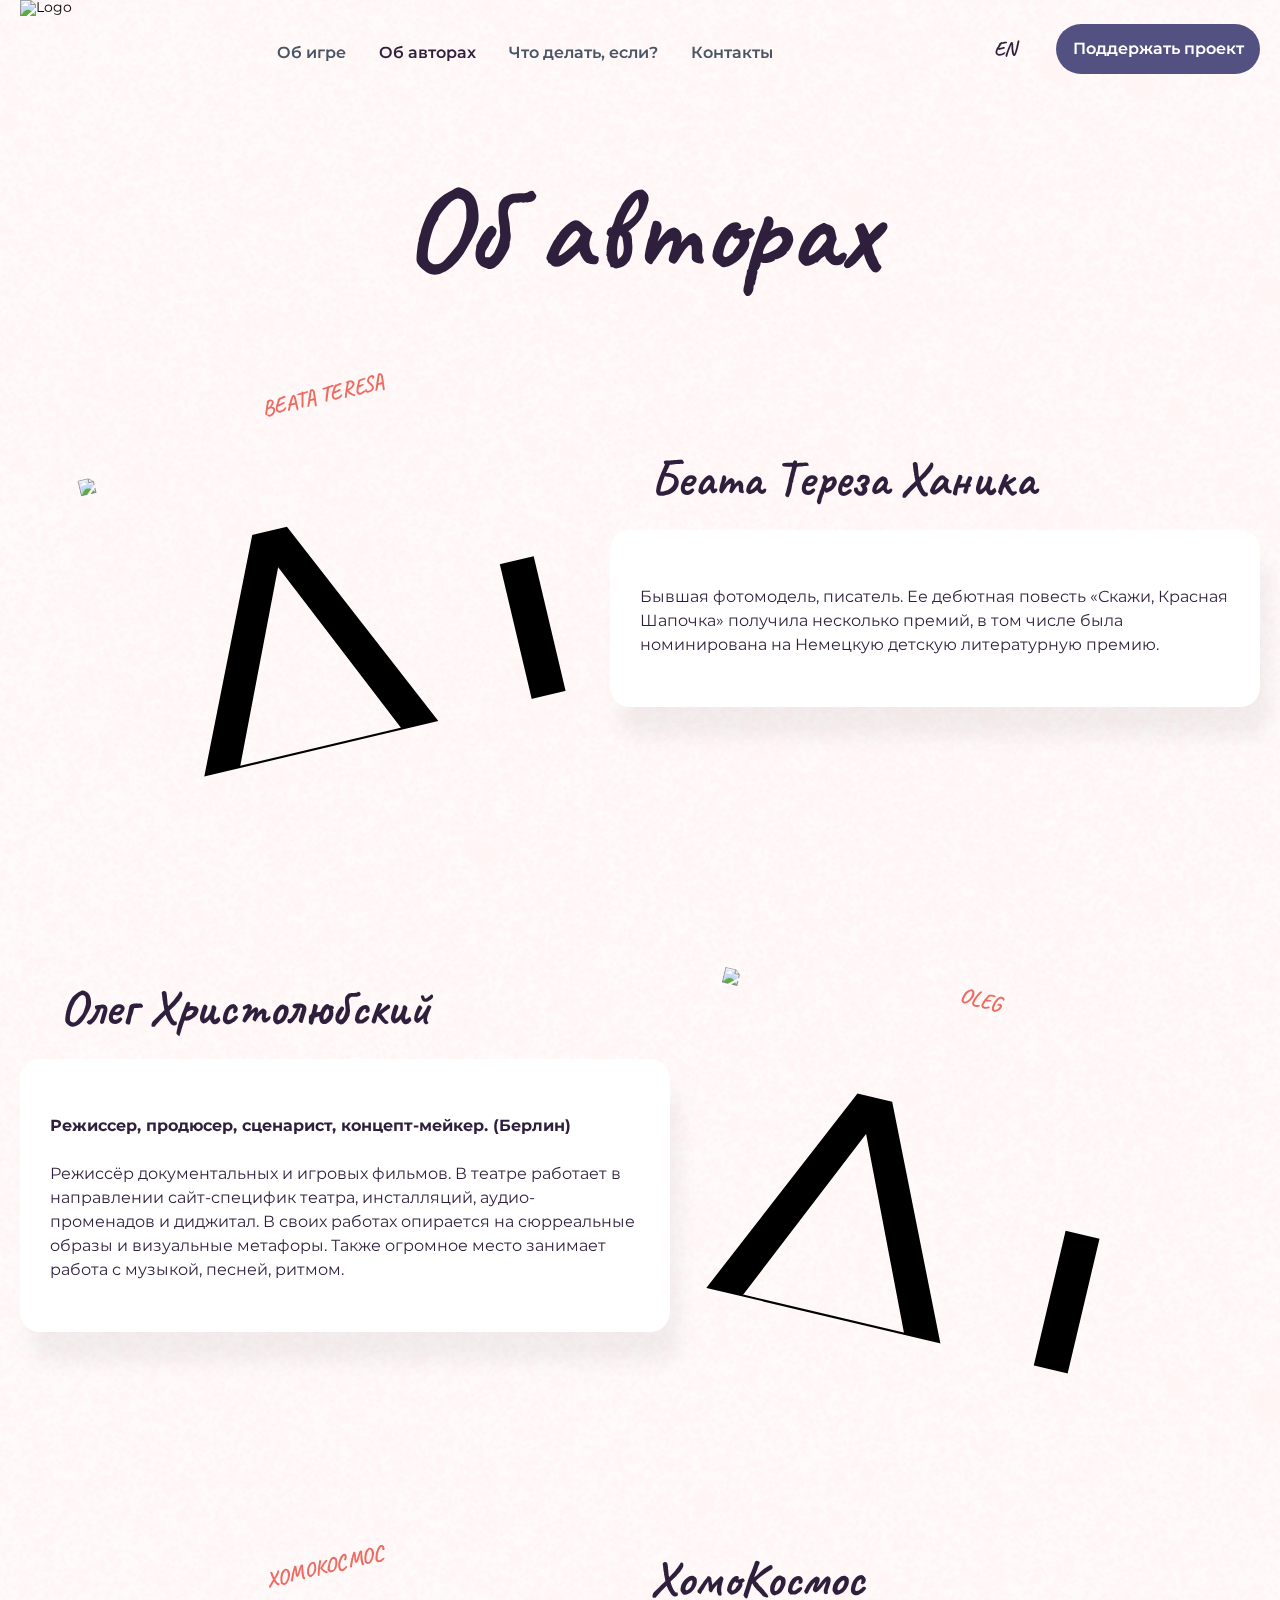
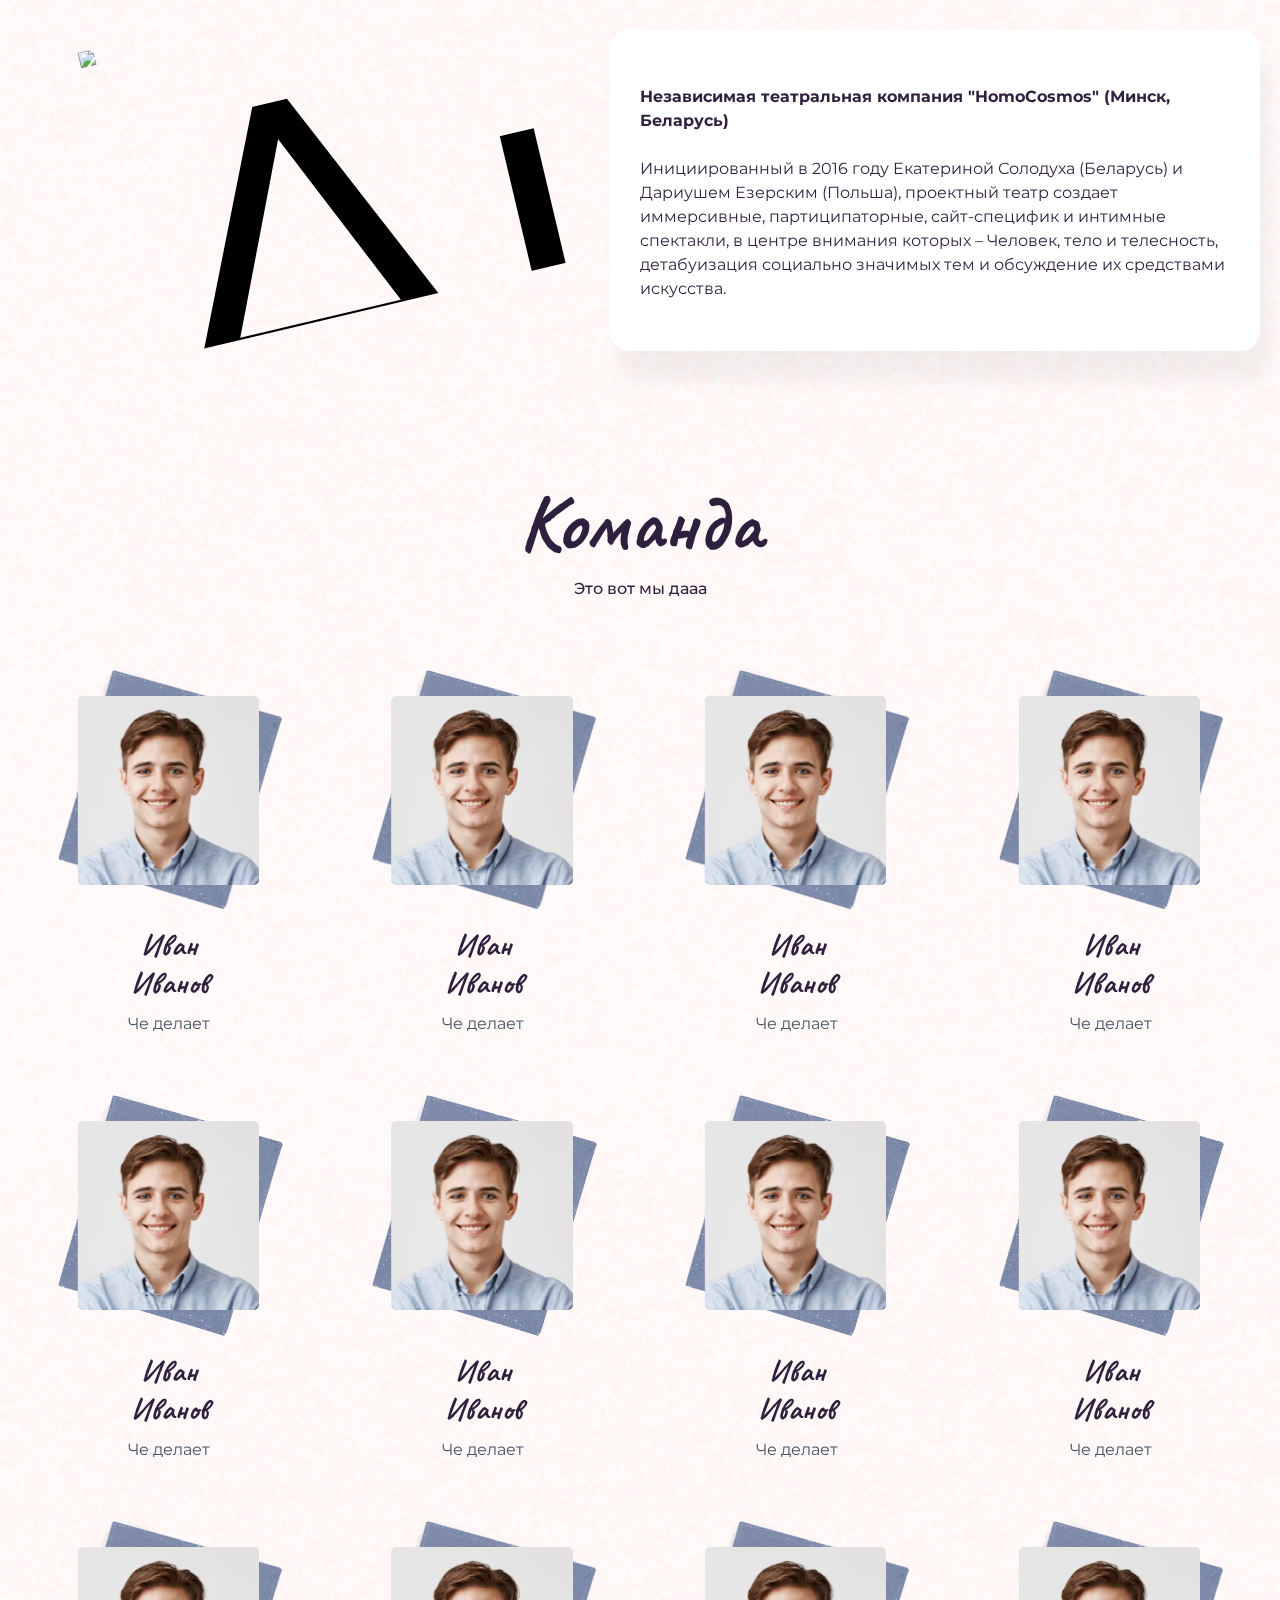
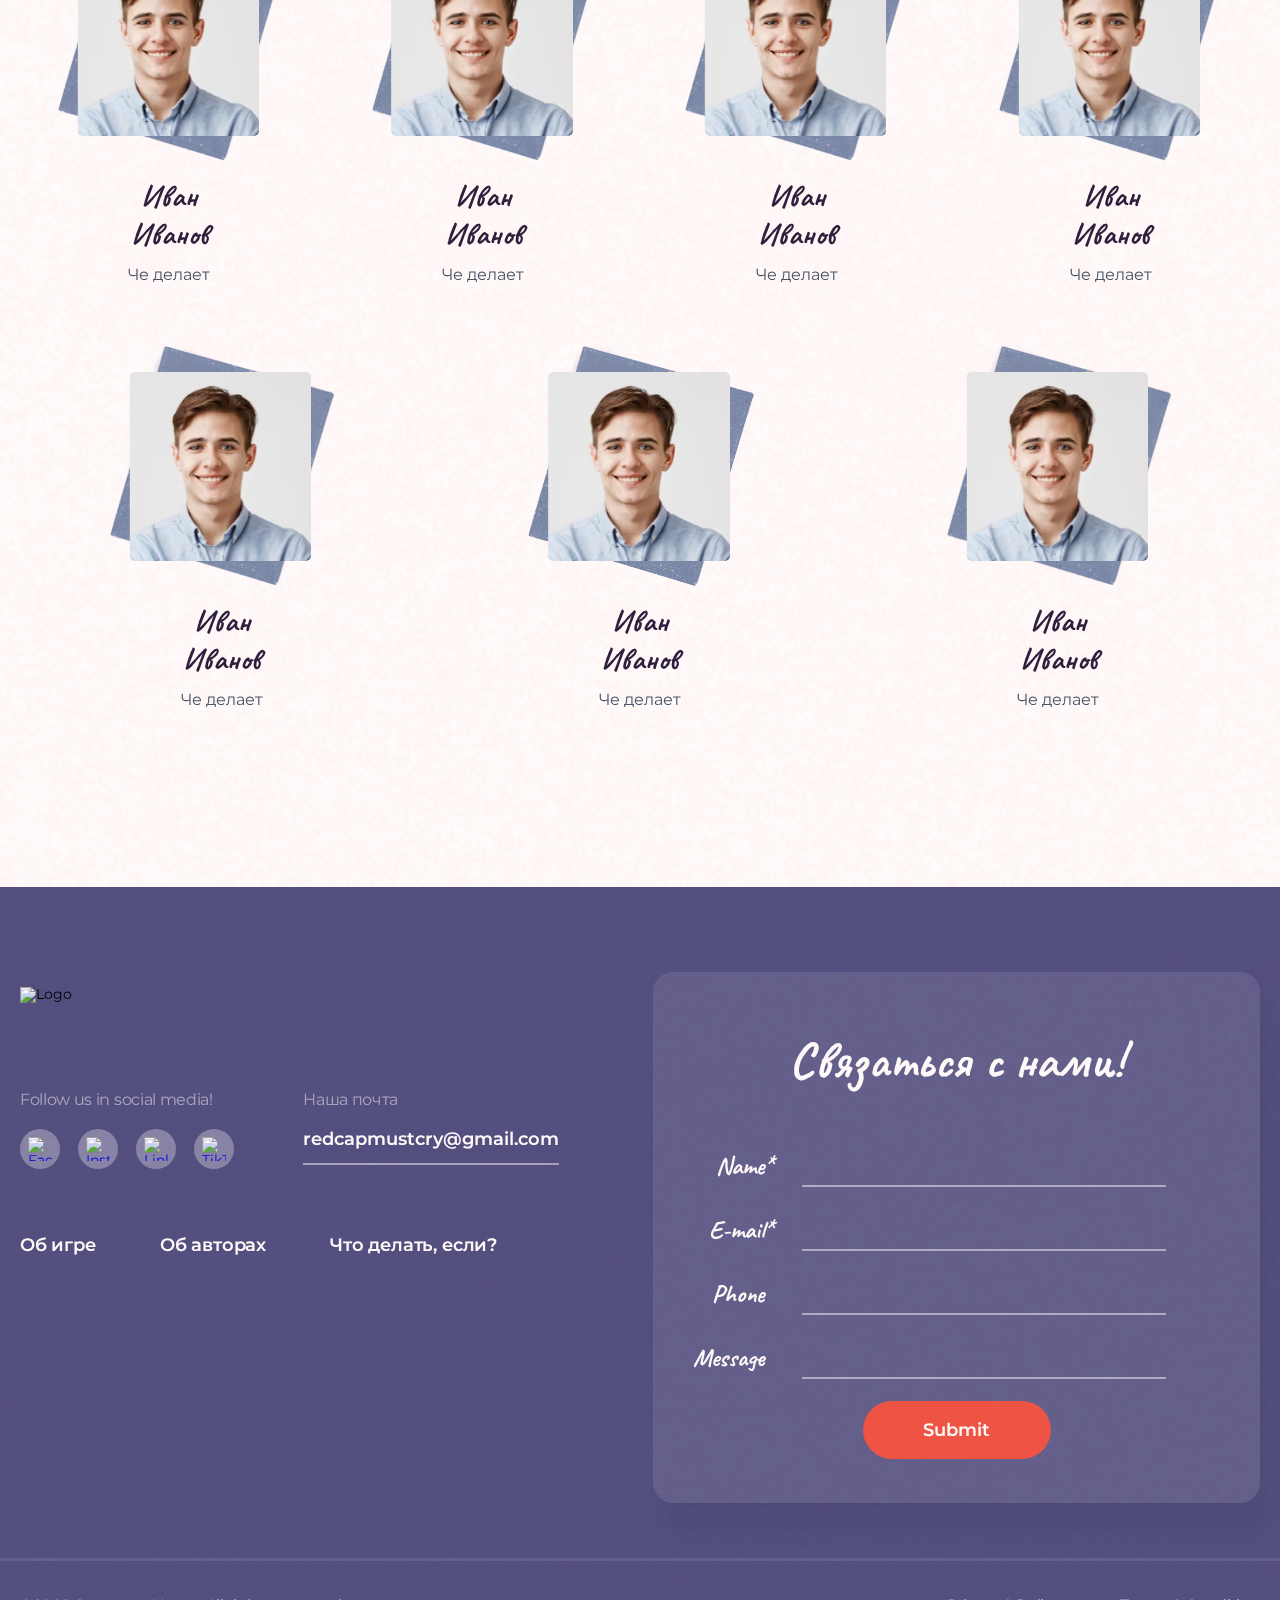
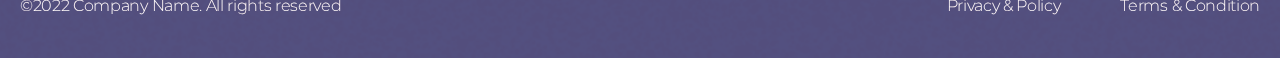
==== commit dd2c8254: "Update footer__inputs" ====
--- a/about-authors.html
+++ b/about-authors.html
@@ -45,7 +45,7 @@
 							<li>
 								<a href="index.html">Об игре</a>
 							</li>
-							<li class="active">
+							<li class="current-menu-item">
 								<a href="about-authors.html">Об авторах</a>
 							</li>
 							<li>
@@ -287,22 +287,14 @@
 						<form action="" class="footer__form">
 							<h3>Связаться с нами!</h3>
 							<div class="footer__inputs">
-								<label class="footer__input">
-									<span>Name</span>
-									<input type="text" required>
-								</label>
-								<label class="footer__input">
-									<span>E-mail</span>
-									<input type="email" required>
-								</label>
-								<label class="footer__input">
-									<span>Phone</span>
-									<input type="tel">
-								</label>
-								<label class="footer__input">
-									<span>Message</span>
-									<input type="text">
-								</label>
+								<span>Name</span>
+								<span><input type="text" required></span>
+								<span>E-mail</span>
+								<span><input type="email" required></span>
+								<span>Phone</span>
+								<span><input type="tel"></span>
+								<span>Message</span>
+								<span><input type="text"></span>
 							</div>
 							<button type="submit" class="orange-btn" onClick="checkFooterForm();">Submit</button>
 						</form>
@@ -338,9 +330,6 @@
 								<li>
 									<a href="what-to-do-if.html">Что делать, если?</a>
 								</li>
-								<li>
-									<a href="#footer">Контакты</a>
-								</li>
 							</ul>
 						</nav>
 					</div>
--- a/css/style.css
+++ b/css/style.css
@@ -333,7 +333,7 @@
 	-webkit-transition: all 0.3s ease;
 	transition: all 0.3s ease;
 }
-.header__menu ul li.active:after {
+.header__menu ul li.current-menu-item:after {
 	content: "";
 	position: absolute;
 	bottom: -18px;
@@ -344,7 +344,7 @@
 	background: url("../img/menu-underline.svg") no-repeat;
 	background-size: 100% 100%;
 }
-.header__menu ul li.active a {
+.header__menu ul li.current-menu-item a {
 	color: #2E1F3C;
 }
 .header__menu-close {
@@ -497,10 +497,10 @@
 @media (max-width: 767.5px) {
 	.header__menu {
 		position: absolute;
-		top: -450px;
+		top: -560px;
 		left: 0;
 		z-index: 3;
-		padding: 124.5px 0 97.5px 0;
+		padding: 124.5px 0 220px 0;
 		width: 100%;
 		background: #FFFFFF;
 		border: 5px solid #D7E2F1;
@@ -532,10 +532,10 @@
 		font-size: 18px;
 		line-height: 22px;
 	}
-	.header__menu ul li.active {
+	.header__menu ul li.current-menu-item {
 		padding-bottom: 14px;
 	}
-	.header__menu ul li.active:after {
+	.header__menu ul li.current-menu-item:after {
 		bottom: 0;
 	}
 	.header__menu-close {
@@ -545,11 +545,41 @@
 		top: 0;
 		visibility: visible;
 	}
+	.header__menu_open + .header__btns .purple-btn {
+		top: 360px;
+		visibility: visible;
+	}
+	.header__menu_open + .header__btns .header__socials {
+		top: 440px;
+		visibility: visible;
+	}
 	.header__btns {
 		gap: 20px;
 	}
 	.header__burger {
 		display: inline-block;
+	}
+	.header .purple-btn, .header__socials {
+		position: absolute;
+		z-index: 3;
+		left: 50%;
+		display: -webkit-box;
+		display: -ms-flexbox;
+		display: flex;
+		-webkit-transform: translate(-50%, 0);
+		        transform: translate(-50%, 0);
+	}
+	.header .purple-btn {
+		top: -200px;
+		visibility: hidden;
+		-webkit-transition: all 0.3s ease;
+		transition: all 0.3s ease;
+	}
+	.header__socials {
+		top: -120px;
+		visibility: hidden;
+		-webkit-transition: all 0.3s ease;
+		transition: all 0.3s ease;
 	}
 }
 @media (max-width: 575.5px) {
@@ -822,20 +852,23 @@
 	        justify-content: center;
 	width: 100%;
 }
-.popup-subscribe__input span,
-.popup-subscribe__input input {
+.popup-subscribe__input span:nth-child(1) {
+	font-size: 25px;
+	line-height: 32px;
 	font-family: "Caveat", cursive;
 	color: #2E1F3C;
 	font-weight: 700;
 }
-.popup-subscribe__input span {
-	font-size: 25px;
-	line-height: 32px;
+.popup-subscribe__input span:nth-child(2) {
+	width: calc(100% - 57px - 38px);
 }
 .popup-subscribe__input input {
-	width: calc(100% - 57px - 38px);
-	font-size: 25px;
+	width: 100%;
+	font-family: "Montserrat", sans-serif;
+	font-size: 18px;
 	line-height: 40px;
+	font-weight: 500;
+	color: #2E1F3C;
 	border-bottom: 2px solid rgba(46, 31, 60, 0.5);
 }
 
@@ -882,12 +915,14 @@
 	.popup-subscribe__input {
 		gap: 15px;
 	}
-	.popup-subscribe__input span {
+	.popup-subscribe__input span:nth-child(1) {
 		font-size: 22px;
 	}
+	.popup-subscribe__input span:nth-child(2) {
+		width: calc(100% - 50px - 15px);
+	}
 	.popup-subscribe__input input {
-		width: calc(100% - 50px - 15px);
-		font-size: 22px;
+		font-size: 17px;
 	}
 }
 .popup-success {
@@ -1868,66 +1903,49 @@
 	width: 100%;
 	padding-right: 54px;
 	margin: 53px 0 22px 0;
-	display: -webkit-box;
-	display: -ms-flexbox;
-	display: flex;
-	-webkit-box-orient: vertical;
-	-webkit-box-direction: normal;
-	    -ms-flex-direction: column;
-	        flex-direction: column;
-	gap: 22px;
-	-webkit-box-align: end;
-	    -ms-flex-align: end;
-	        align-items: flex-end;
-	-webkit-box-pack: start;
-	    -ms-flex-pack: start;
-	        justify-content: flex-start;
-}
-.footer__input {
-	display: -webkit-box;
-	display: -ms-flexbox;
-	display: flex;
-	-webkit-box-orient: horizontal;
-	-webkit-box-direction: normal;
-	    -ms-flex-direction: row;
-	        flex-direction: row;
-	gap: 38px;
+	display: -ms-grid;
+	display: grid;
+	-ms-grid-columns: auto 38px 1fr;
+	grid-template-columns: auto 1fr;
+	gap: 22px 38px;
 	-webkit-box-align: center;
 	    -ms-flex-align: center;
 	        align-items: center;
-	-webkit-box-pack: end;
-	    -ms-flex-pack: end;
-	        justify-content: flex-end;
-	width: 100%;
-}
-.footer__input span {
+	-webkit-box-pack: stretch;
+	    -ms-flex-pack: stretch;
+	        justify-content: stretch;
+}
+.footer__inputs span:nth-child(odd) {
 	position: relative;
-}
-.footer__input span,
-.footer__input input {
+	-ms-grid-column-align: right;
+	    justify-self: right;
 	font-family: "Caveat", cursive;
 	font-size: 25px;
 	line-height: 32px;
 	font-weight: 700;
 	color: #FFF;
 }
-.footer__input input {
-	width: calc(100% - 72px - 38px);
-	line-height: 40px;
-	font-weight: 600;
-	background: transparent;
-	border-bottom: 2px solid rgba(255, 255, 255, 0.5);
-}
-.footer__input:nth-child(1) span:after, .footer__input:nth-child(2) span:after {
+.footer__inputs span:nth-child(1):after,
+.footer__inputs span:nth-child(3):after {
 	content: "*";
 	position: absolute;
 	top: 0;
-}
-.footer__input:nth-child(1) span:after {
-	left: 49.5px;
-}
-.footer__input:nth-child(2) span:after {
-	left: 56.5px;
+	right: 0;
+	-webkit-transform: translate(100%, 0);
+	        transform: translate(100%, 0);
+}
+.footer__inputs span:nth-child(even) {
+	width: 100%;
+}
+.footer__inputs span:nth-child(even) input {
+	width: 100%;
+	font-family: "Montserrat", sans-serif;
+	font-size: 18px;
+	line-height: 40px;
+	font-weight: 500;
+	color: #FFF;
+	background: transparent;
+	border-bottom: 2px solid rgba(255, 255, 255, 0.5);
 }
 .footer__socials {
 	padding-top: 85px;
@@ -2004,7 +2022,7 @@
 	-webkit-box-pack: justify;
 	    -ms-flex-pack: justify;
 	        justify-content: space-between;
-	max-width: 630px;
+	max-width: 477px;
 }
 .footer__menu ul li a {
 	font-size: 18px;
@@ -2102,12 +2120,7 @@
 	}
 	.footer__inputs {
 		padding-right: 0;
-	}
-	.footer__input {
-		gap: 25px;
-	}
-	.footer__input input {
-		width: calc(100% - 72px - 25px);
+		gap: 22px 25px;
 	}
 }
 @media (max-width: 991.5px) {
@@ -2173,24 +2186,20 @@
 		width: 110px;
 		height: 110px;
 	}
-	.footer__input {
-		display: -webkit-box;
-		display: -ms-flexbox;
-		display: flex;
-		-webkit-box-orient: vertical;
-		-webkit-box-direction: normal;
-		    -ms-flex-direction: column;
-		        flex-direction: column;
+	.footer__inputs {
+		-ms-grid-columns: 1fr;
+		grid-template-columns: 1fr;
 		gap: 0;
-		-webkit-box-align: stretch;
-		    -ms-flex-align: stretch;
-		        align-items: stretch;
-		-webkit-box-pack: start;
-		    -ms-flex-pack: start;
-		        justify-content: flex-start;
-	}
-	.footer__input input {
-		width: 100%;
+	}
+	.footer__inputs span:nth-child(odd) {
+		-ms-grid-column-align: left;
+		    justify-self: left;
+	}
+	.footer__inputs span:nth-child(even) {
+		margin-bottom: 22px;
+	}
+	.footer__inputs span:last-child {
+		margin-bottom: 0;
 	}
 	.footer__socials {
 		padding-top: 60px;
@@ -2324,22 +2333,19 @@
 		width: 93px;
 		height: 93px;
 	}
-	.footer__inputs {
-		gap: 24px;
-	}
-	.footer__input span,
-.footer__input input {
+	.footer__inputs span:nth-child(odd) {
 		font-size: 18px;
 		line-height: 23px;
 	}
-	.footer__input input {
+	.footer__inputs span:nth-child(even) {
+		margin-bottom: 24px;
+	}
+	.footer__inputs span:nth-child(even) input {
+		font-size: 16px;
 		line-height: 29px;
 	}
-	.footer__input:nth-child(1) span:after {
-		left: 36px;
-	}
-	.footer__input:nth-child(2) span:after {
-		left: 42px;
+	.footer__inputs span:last-child {
+		margin-bottom: 0;
 	}
 	.footer__menu {
 		padding: 73px 0 0 0;
@@ -2391,7 +2397,7 @@
 	text-align: center;
 }
 .about-authors__items {
-	padding: 70px 0;
+	padding: 45px 0;
 }
 .about-authors__item {
 	position: relative;
@@ -2699,7 +2705,7 @@
 }
 .team__items-btn-prev, .team__items-btn-next {
 	width: 24px;
-	height: 23.35px;
+	height: 25px;
 	background: url("../img/swiper-nav-arrow.svg") no-repeat;
 	background-size: cover;
 }
@@ -2791,12 +2797,38 @@
 }
 .what-to-do-if__item {
 	width: 100%;
+	-ms-grid-row-align: stretch;
+	    align-self: stretch;
+	display: -ms-grid;
+	display: grid;
+	-ms-grid-columns: 1fr;
+	grid-template-columns: 1fr;
+	gap: 0;
+	-webkit-box-align: start;
+	    -ms-flex-align: start;
+	        align-items: start;
+	-webkit-box-pack: stretch;
+	    -ms-flex-pack: stretch;
+	        justify-content: stretch;
+	-ms-grid-rows: auto 0 1fr 0 auto;
+	grid-template-rows: auto 1fr auto;
 	border: 5px solid #D7E2F1;
 	border-radius: 24px;
-	background: #FFFBFB;
 	overflow: hidden;
 	-webkit-transition: all 0.3s ease;
 	transition: all 0.3s ease;
+}
+.what-to-do-if__item > *:nth-child(1) {
+	-ms-grid-row: 1;
+	-ms-grid-column: 1;
+}
+.what-to-do-if__item > *:nth-child(2) {
+	-ms-grid-row: 3;
+	-ms-grid-column: 1;
+}
+.what-to-do-if__item > *:nth-child(3) {
+	-ms-grid-row: 5;
+	-ms-grid-column: 1;
 }
 .what-to-do-if__item h6 {
 	padding: 45px 30px 0 30px;
